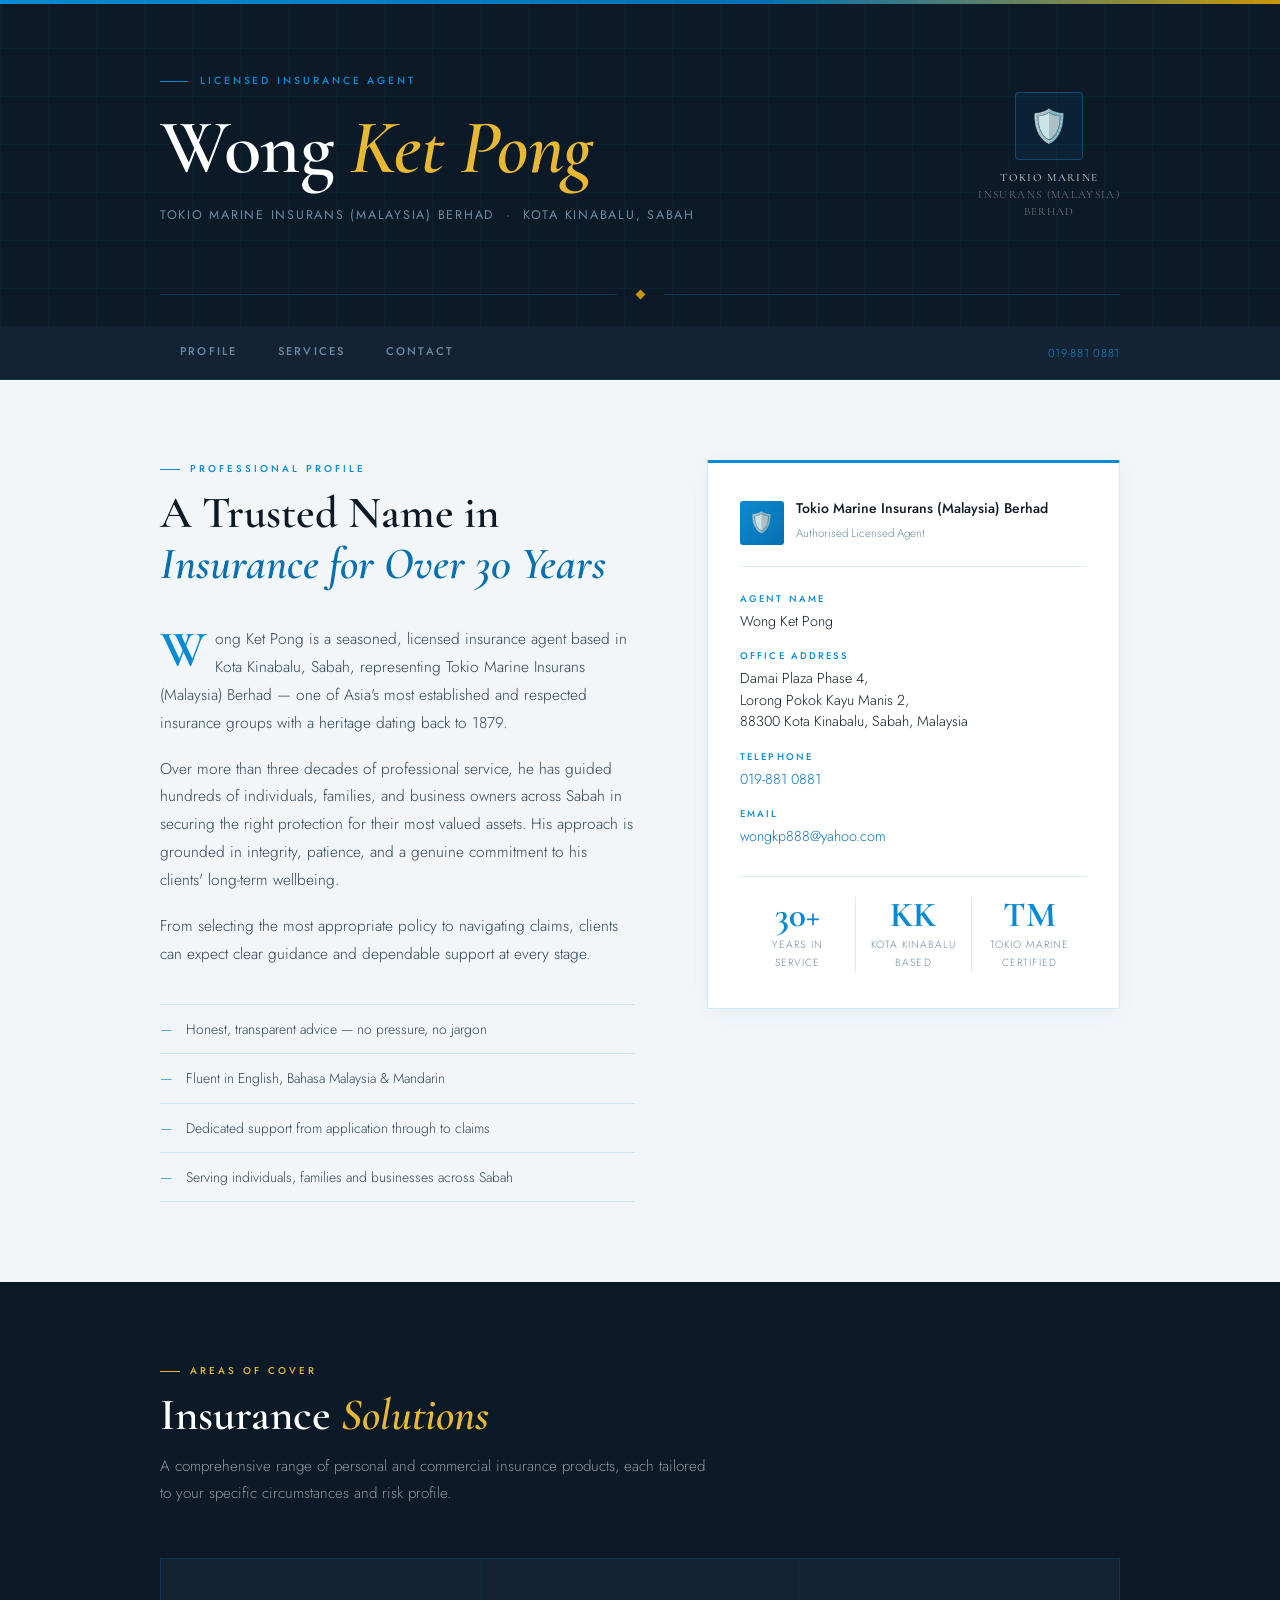
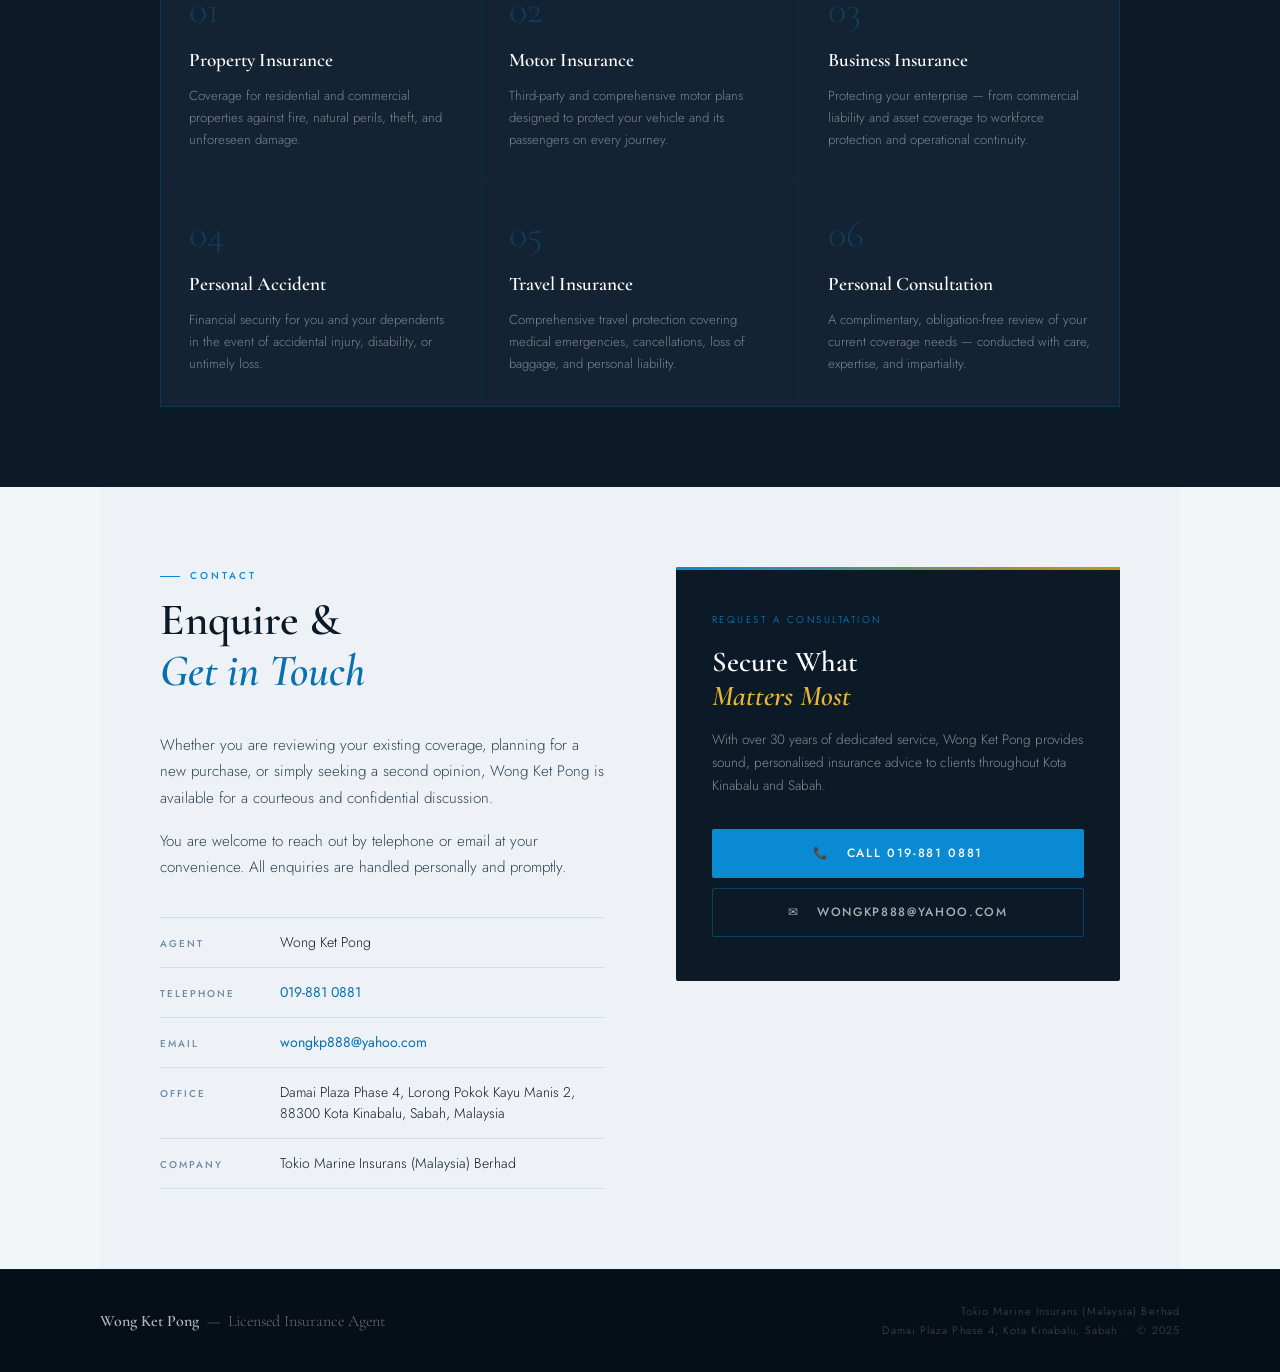
==== index.html @ 1d4f57c6 "Add files via upload" ====
<!DOCTYPE html>
<html lang="en">
<head>
<meta charset="UTF-8">
<meta name="viewport" content="width=device-width, initial-scale=1.0">
<title>Wong Ket Pong — Insurance Agent | Tokio Marine Insurans (Malaysia) Berhad</title>
<link href="https://fonts.googleapis.com/css2?family=Cormorant+Garamond:ital,wght@0,400;0,500;0,600;0,700;1,400;1,600&family=Jost:wght@300;400;500&display=swap" rel="stylesheet">
<style>
  :root {
    --blue:        #0A8AD2;
    --blue-mid:    #0770b0;
    --blue-deep:   #054f80;
    --gold:        #C8960C;
    --gold-light:  #e8b835;
    --ink:         #0b1a26;
    --ink-mid:     #132333;
    --paper:       #f3f6f9;
    --paper-warm:  #eef2f6;
    --white:       #ffffff;
    --rule:        rgba(10,138,210,0.16);
    --body-text:   #2d4458;
    --muted:       #6b8ba4;
  }

  *, *::before, *::after { box-sizing: border-box; margin: 0; padding: 0; }
  html { scroll-behavior: smooth; }

  body {
    background: var(--paper);
    color: var(--body-text);
    font-family: 'Jost', sans-serif;
    font-weight: 300;
    line-height: 1.75;
    overflow-x: hidden;
  }

  /* ─── LETTERHEAD HEADER ─── */
  header {
    background: var(--ink);
    color: var(--white);
    padding: 0;
    position: relative;
    overflow: hidden;
  }

  /* Subtle grid pattern */
  header::before {
    content: '';
    position: absolute;
    inset: 0;
    background-image:
      linear-gradient(rgba(10,138,210,0.06) 1px, transparent 1px),
      linear-gradient(90deg, rgba(10,138,210,0.06) 1px, transparent 1px);
    background-size: 48px 48px;
    pointer-events: none;
  }

  /* Top rule — TM blue + gold */
  header::after {
    content: '';
    position: absolute;
    top: 0; left: 0; right: 0;
    height: 4px;
    background: linear-gradient(90deg, var(--blue) 0%, var(--blue-mid) 60%, var(--gold) 100%);
  }

  .header-inner {
    position: relative;
    z-index: 1;
    max-width: 1080px;
    margin: 0 auto;
    padding: 72px 60px 64px;
    display: grid;
    grid-template-columns: 1fr auto;
    align-items: end;
    gap: 40px;
  }

  .header-eyebrow {
    font-family: 'Jost', sans-serif;
    font-size: 0.65rem;
    font-weight: 500;
    letter-spacing: 0.28em;
    text-transform: uppercase;
    color: var(--blue);
    margin-bottom: 20px;
    display: flex;
    align-items: center;
    gap: 12px;
  }
  .header-eyebrow::before {
    content: '';
    display: inline-block;
    width: 28px; height: 1px;
    background: var(--blue);
  }

  .header-name {
    font-family: 'Cormorant Garamond', serif;
    font-size: clamp(3rem, 6vw, 5.2rem);
    font-weight: 600;
    line-height: 1;
    letter-spacing: -0.01em;
    color: var(--white);
  }
  .header-name .given { font-style: italic; color: var(--gold-light); }

  .header-designation {
    margin-top: 18px;
    font-size: 0.78rem;
    font-weight: 400;
    letter-spacing: 0.14em;
    text-transform: uppercase;
    color: var(--muted);
  }

  /* Right: TM emblem column */
  .header-emblem {
    text-align: right;
    padding-bottom: 6px;
  }
  .tm-shield {
    display: inline-flex;
    flex-direction: column;
    align-items: center;
    gap: 10px;
  }
  .tm-icon-wrap {
    width: 68px; height: 68px;
    border: 1.5px solid rgba(10,138,210,0.4);
    border-radius: 4px;
    display: flex;
    align-items: center;
    justify-content: center;
    background: rgba(10,138,210,0.08);
    font-size: 2rem;
  }
  .tm-text {
    font-family: 'Cormorant Garamond', serif;
    font-size: 0.7rem;
    letter-spacing: 0.12em;
    text-transform: uppercase;
    color: rgba(255,255,255,0.45);
    text-align: center;
    line-height: 1.5;
  }
  .tm-text strong {
    display: block;
    color: rgba(255,255,255,0.7);
    font-weight: 500;
  }

  /* Bottom rule of header */
  .header-rule {
    position: relative;
    z-index: 1;
    max-width: 1080px;
    margin: 0 auto 0;
    padding: 0 60px;
    display: flex;
    align-items: center;
    gap: 20px;
    padding-bottom: 28px;
  }
  .header-rule::before {
    content: '';
    flex: 1;
    height: 1px;
    background: rgba(10,138,210,0.25);
  }
  .header-rule-diamond {
    width: 7px; height: 7px;
    background: var(--gold);
    transform: rotate(45deg);
    flex-shrink: 0;
  }
  .header-rule::after {
    content: '';
    flex: 1;
    height: 1px;
    background: rgba(10,138,210,0.25);
  }

  /* ─── NAV STRIP ─── */
  nav {
    background: var(--ink-mid);
    border-bottom: 1px solid rgba(10,138,210,0.2);
    position: sticky;
    top: 0;
    z-index: 100;
  }
  .nav-inner {
    max-width: 1080px;
    margin: 0 auto;
    padding: 0 60px;
    display: flex;
    justify-content: space-between;
    align-items: center;
  }
  .nav-links {
    display: flex;
  }
  .nav-links a {
    display: inline-block;
    color: var(--muted);
    text-decoration: none;
    font-size: 0.7rem;
    font-weight: 500;
    letter-spacing: 0.2em;
    text-transform: uppercase;
    padding: 16px 20px;
    border-bottom: 2px solid transparent;
    transition: color 0.2s, border-color 0.2s;
  }
  .nav-links a:hover {
    color: var(--white);
    border-bottom-color: var(--blue);
  }
  .nav-contact {
    font-size: 0.72rem;
    color: var(--blue);
    letter-spacing: 0.06em;
  }

  /* ─── PAGE BODY ─── */
  .page-body {
    max-width: 1080px;
    margin: 0 auto;
    padding: 0 60px;
  }

  /* ─── SECTION STYLES ─── */
  .section {
    padding: 80px 0;
    border-bottom: 1px solid rgba(10,138,210,0.1);
  }
  .section:last-child { border-bottom: none; }

  .section-label {
    font-size: 0.62rem;
    font-weight: 500;
    letter-spacing: 0.3em;
    text-transform: uppercase;
    color: var(--blue);
    margin-bottom: 10px;
    display: flex;
    align-items: center;
    gap: 10px;
  }
  .section-label::before {
    content: '';
    display: inline-block;
    width: 20px; height: 1px;
    background: var(--blue);
  }

  .section-title {
    font-family: 'Cormorant Garamond', serif;
    font-size: clamp(1.9rem, 3.5vw, 2.8rem);
    font-weight: 600;
    line-height: 1.15;
    color: var(--ink);
    margin-bottom: 6px;
  }
  .section-title em { font-style: italic; color: var(--blue-mid); }

  /* ─── PROFILE SECTION ─── */
  .profile-grid {
    display: grid;
    grid-template-columns: 1.15fr 1fr;
    gap: 72px;
    align-items: start;
  }

  .profile-text p {
    margin-bottom: 18px;
    font-size: 0.97rem;
    line-height: 1.8;
    color: var(--body-text);
  }
  .profile-text p:first-of-type::first-letter {
    font-family: 'Cormorant Garamond', serif;
    font-size: 3.2rem;
    font-weight: 700;
    line-height: 0.75;
    float: left;
    margin-right: 8px;
    margin-top: 6px;
    color: var(--blue);
  }

  .profile-qualities {
    margin-top: 36px;
    display: flex;
    flex-direction: column;
    gap: 0;
    border-top: 1px solid var(--rule);
  }
  .quality-item {
    display: flex;
    align-items: baseline;
    gap: 14px;
    padding: 12px 0;
    border-bottom: 1px solid var(--rule);
    font-size: 0.87rem;
    color: var(--body-text);
  }
  .quality-item::before {
    content: '—';
    color: var(--blue);
    font-weight: 300;
    flex-shrink: 0;
  }

  /* Credential card */
  .credential-card {
    background: var(--white);
    border: 1px solid rgba(10,138,210,0.18);
    border-top: 3px solid var(--blue);
    border-radius: 2px;
    padding: 36px 32px;
    box-shadow: 0 4px 24px rgba(10,138,210,0.07);
  }

  .cred-company {
    display: flex;
    align-items: center;
    gap: 12px;
    padding-bottom: 20px;
    margin-bottom: 24px;
    border-bottom: 1px solid var(--rule);
  }
  .cred-icon {
    width: 44px; height: 44px;
    background: linear-gradient(135deg, var(--blue), var(--blue-mid));
    border-radius: 3px;
    display: flex;
    align-items: center;
    justify-content: center;
    font-size: 1.25rem;
    flex-shrink: 0;
  }
  .cred-co-name strong {
    display: block;
    font-size: 0.88rem;
    font-weight: 500;
    color: var(--ink);
    line-height: 1.3;
  }
  .cred-co-name span {
    font-size: 0.72rem;
    color: var(--muted);
  }

  .cred-field {
    margin-bottom: 16px;
  }
  .cred-field-label {
    font-size: 0.6rem;
    font-weight: 500;
    letter-spacing: 0.22em;
    text-transform: uppercase;
    color: var(--blue);
    margin-bottom: 3px;
  }
  .cred-field-value {
    font-size: 0.9rem;
    color: var(--ink);
    line-height: 1.5;
  }
  .cred-field-value a {
    color: var(--blue-mid);
    text-decoration: none;
  }
  .cred-field-value a:hover { text-decoration: underline; }

  .cred-stat-row {
    display: flex;
    gap: 0;
    margin-top: 28px;
    border-top: 1px solid var(--rule);
    padding-top: 20px;
  }
  .cred-stat {
    flex: 1;
    text-align: center;
    padding: 0 12px;
    border-right: 1px solid var(--rule);
  }
  .cred-stat:last-child { border-right: none; }
  .cred-stat-num {
    font-family: 'Cormorant Garamond', serif;
    font-size: 2.2rem;
    font-weight: 700;
    color: var(--blue);
    line-height: 1;
  }
  .cred-stat-lbl {
    font-size: 0.65rem;
    letter-spacing: 0.1em;
    color: var(--muted);
    text-transform: uppercase;
    margin-top: 4px;
  }

  /* ─── SERVICES SECTION ─── */
  .services-section {
    background: var(--ink);
    padding: 80px 0;
    color: var(--white);
  }
  .services-section .section-label { color: var(--gold-light); }
  .services-section .section-label::before { background: var(--gold-light); }
  .services-section .section-title { color: var(--white); }
  .services-section .section-title em { color: var(--gold-light); }

  .services-intro {
    font-size: 0.95rem;
    color: rgba(255,255,255,0.55);
    max-width: 560px;
    margin-bottom: 52px;
    margin-top: 12px;
  }

  .services-table {
    display: grid;
    grid-template-columns: 1fr 1fr 1fr;
    gap: 1px;
    background: rgba(10,138,210,0.15);
    border: 1px solid rgba(10,138,210,0.15);
  }
  .svc-cell {
    background: var(--ink-mid);
    padding: 32px 28px;
    transition: background 0.2s;
  }
  .svc-cell:hover {
    background: rgba(10,138,210,0.1);
  }
  .svc-num {
    font-family: 'Cormorant Garamond', serif;
    font-size: 2.4rem;
    font-weight: 300;
    color: rgba(10,138,210,0.25);
    line-height: 1;
    margin-bottom: 14px;
  }
  .svc-title {
    font-family: 'Cormorant Garamond', serif;
    font-size: 1.2rem;
    font-weight: 600;
    color: var(--white);
    margin-bottom: 8px;
  }
  .svc-desc {
    font-size: 0.82rem;
    color: rgba(255,255,255,0.45);
    line-height: 1.65;
  }

  /* ─── CONTACT SECTION ─── */
  .contact-section { background: var(--paper-warm); }

  .contact-grid {
    display: grid;
    grid-template-columns: 1fr 1fr;
    gap: 72px;
    align-items: start;
  }

  .contact-text p {
    font-size: 0.95rem;
    margin-bottom: 16px;
    color: var(--body-text);
  }

  .contact-table {
    margin-top: 36px;
    border-top: 1px solid var(--rule);
  }
  .ct-row {
    display: grid;
    grid-template-columns: 120px 1fr;
    padding: 14px 0;
    border-bottom: 1px solid var(--rule);
    font-size: 0.88rem;
    align-items: baseline;
  }
  .ct-label {
    font-size: 0.62rem;
    font-weight: 500;
    letter-spacing: 0.2em;
    text-transform: uppercase;
    color: var(--muted);
  }
  .ct-value {
    color: var(--ink);
    line-height: 1.5;
  }
  .ct-value a {
    color: var(--blue-mid);
    text-decoration: none;
    font-weight: 400;
  }
  .ct-value a:hover { text-decoration: underline; }

  /* Action card */
  .action-card {
    background: var(--ink);
    border-radius: 2px;
    padding: 44px 36px;
    color: var(--white);
    position: relative;
    overflow: hidden;
  }
  .action-card::before {
    content: '';
    position: absolute;
    top: 0; left: 0; right: 0;
    height: 3px;
    background: linear-gradient(90deg, var(--blue), var(--gold));
  }
  .action-card-eyebrow {
    font-size: 0.62rem;
    letter-spacing: 0.25em;
    text-transform: uppercase;
    color: var(--blue);
    margin-bottom: 16px;
  }
  .action-card h3 {
    font-family: 'Cormorant Garamond', serif;
    font-size: 1.8rem;
    font-weight: 600;
    line-height: 1.2;
    color: var(--white);
    margin-bottom: 14px;
  }
  .action-card h3 em { font-style: italic; color: var(--gold-light); }
  .action-card p {
    font-size: 0.85rem;
    color: rgba(255,255,255,0.5);
    margin-bottom: 32px;
    line-height: 1.7;
  }

  .action-btns {
    display: flex;
    flex-direction: column;
    gap: 10px;
  }
  .btn-solid {
    display: flex;
    align-items: center;
    justify-content: center;
    gap: 10px;
    background: var(--blue);
    color: var(--white);
    text-decoration: none;
    font-size: 0.75rem;
    font-weight: 500;
    letter-spacing: 0.14em;
    text-transform: uppercase;
    padding: 14px 24px;
    border-radius: 2px;
    transition: background 0.2s;
  }
  .btn-solid:hover { background: var(--blue-mid); }
  .btn-line {
    display: flex;
    align-items: center;
    justify-content: center;
    gap: 10px;
    border: 1px solid rgba(10,138,210,0.35);
    color: rgba(255,255,255,0.65);
    text-decoration: none;
    font-size: 0.75rem;
    font-weight: 500;
    letter-spacing: 0.14em;
    text-transform: uppercase;
    padding: 13px 24px;
    border-radius: 2px;
    transition: border-color 0.2s, color 0.2s;
  }
  .btn-line:hover {
    border-color: var(--blue);
    color: var(--white);
  }

  /* ─── FOOTER ─── */
  footer {
    background: #060f17;
    border-top: 1px solid rgba(10,138,210,0.12);
    padding: 32px 60px;
    max-width: 100%;
  }
  .footer-inner {
    max-width: 1080px;
    margin: 0 auto;
    display: flex;
    justify-content: space-between;
    align-items: center;
    gap: 20px;
    flex-wrap: wrap;
  }
  .footer-left {
    font-family: 'Cormorant Garamond', serif;
    font-size: 1rem;
    color: rgba(255,255,255,0.4);
  }
  .footer-left strong { color: rgba(255,255,255,0.7); font-weight: 600; }
  .footer-right {
    font-size: 0.68rem;
    letter-spacing: 0.1em;
    color: rgba(255,255,255,0.25);
    text-align: right;
  }

  /* ─── SCROLL REVEAL ─── */
  .reveal {
    opacity: 0;
    transform: translateY(20px);
    transition: opacity 0.65s ease, transform 0.65s ease;
  }
  .reveal.visible { opacity: 1; transform: translateY(0); }
  .reveal-d1 { transition-delay: 0.08s; }
  .reveal-d2 { transition-delay: 0.16s; }
  .reveal-d3 { transition-delay: 0.24s; }
  .reveal-d4 { transition-delay: 0.32s; }
  .reveal-d5 { transition-delay: 0.40s; }
  .reveal-d6 { transition-delay: 0.48s; }

  /* ─── RESPONSIVE ─── */
  @media (max-width: 860px) {
    .header-inner { grid-template-columns: 1fr; gap: 28px; padding: 56px 28px 40px; }
    .header-rule { padding: 0 28px 24px; }
    .header-emblem { text-align: left; }
    .nav-inner { padding: 0 28px; }
    .nav-contact { display: none; }
    .page-body { padding: 0 28px; }
    .profile-grid, .contact-grid { grid-template-columns: 1fr; gap: 44px; }
    .services-table { grid-template-columns: 1fr 1fr; }
    .services-section { padding: 60px 28px; }
    footer { padding: 28px; }
    .footer-inner { flex-direction: column; align-items: flex-start; }
    .footer-right { text-align: left; }
  }
  @media (max-width: 540px) {
    .services-table { grid-template-columns: 1fr; }
    .header-name { font-size: 2.8rem; }
  }
</style>
</head>
<body>

<!-- ─── HEADER ─── -->
<header>
  <div class="header-inner">
    <div>
      <div class="header-eyebrow">Licensed Insurance Agent</div>
      <h1 class="header-name">Wong&nbsp;<span class="given">Ket&nbsp;Pong</span></h1>
      <p class="header-designation">Tokio Marine Insurans (Malaysia) Berhad &nbsp;·&nbsp; Kota Kinabalu, Sabah</p>
    </div>
    <div class="header-emblem">
      <div class="tm-shield">
        <div class="tm-icon-wrap">🛡️</div>
        <div class="tm-text">
          <strong>Tokio Marine</strong>
          Insurans (Malaysia)<br>Berhad
        </div>
      </div>
    </div>
  </div>
  <div class="header-rule">
    <div class="header-rule-diamond"></div>
  </div>
</header>

<!-- ─── NAV ─── -->
<nav>
  <div class="nav-inner">
    <div class="nav-links">
      <a href="#profile">Profile</a>
      <a href="#services">Services</a>
      <a href="#contact">Contact</a>
    </div>
    <div class="nav-contact">019-881 0881</div>
  </div>
</nav>

<!-- ─── MAIN ─── -->
<main>

  <!-- PROFILE -->
  <div class="page-body" id="profile">
    <div class="section">
      <div class="profile-grid">
        <div class="profile-text reveal">
          <div class="section-label">Professional Profile</div>
          <h2 class="section-title">A Trusted Name in<br><em>Insurance for Over 30 Years</em></h2>
          <br>
          <p>Wong Ket Pong is a seasoned, licensed insurance agent based in Kota Kinabalu, Sabah, representing Tokio Marine Insurans (Malaysia) Berhad — one of Asia's most established and respected insurance groups with a heritage dating back to 1879.</p>
          <p>Over more than three decades of professional service, he has guided hundreds of individuals, families, and business owners across Sabah in securing the right protection for their most valued assets. His approach is grounded in integrity, patience, and a genuine commitment to his clients' long-term wellbeing.</p>
          <p>From selecting the most appropriate policy to navigating claims, clients can expect clear guidance and dependable support at every stage.</p>
          <div class="profile-qualities">
            <div class="quality-item">Honest, transparent advice — no pressure, no jargon</div>
            <div class="quality-item">Fluent in English, Bahasa Malaysia &amp; Mandarin</div>
            <div class="quality-item">Dedicated support from application through to claims</div>
            <div class="quality-item">Serving individuals, families and businesses across Sabah</div>
          </div>
        </div>

        <div class="credential-card reveal reveal-d2">
          <div class="cred-company">
            <div class="cred-icon">🛡️</div>
            <div class="cred-co-name">
              <strong>Tokio Marine Insurans (Malaysia) Berhad</strong>
              <span>Authorised Licensed Agent</span>
            </div>
          </div>

          <div class="cred-field">
            <div class="cred-field-label">Agent Name</div>
            <div class="cred-field-value">Wong Ket Pong</div>
          </div>
          <div class="cred-field">
            <div class="cred-field-label">Office Address</div>
            <div class="cred-field-value">Damai Plaza Phase 4,<br>Lorong Pokok Kayu Manis 2,<br>88300 Kota Kinabalu, Sabah, Malaysia</div>
          </div>
          <div class="cred-field">
            <div class="cred-field-label">Telephone</div>
            <div class="cred-field-value"><a href="tel:0198810881">019-881 0881</a></div>
          </div>
          <div class="cred-field">
            <div class="cred-field-label">Email</div>
            <div class="cred-field-value"><a href="mailto:wongkp888@yahoo.com">wongkp888@yahoo.com</a></div>
          </div>

          <div class="cred-stat-row">
            <div class="cred-stat">
              <div class="cred-stat-num">30+</div>
              <div class="cred-stat-lbl">Years in Service</div>
            </div>
            <div class="cred-stat">
              <div class="cred-stat-num">KK</div>
              <div class="cred-stat-lbl">Kota Kinabalu Based</div>
            </div>
            <div class="cred-stat">
              <div class="cred-stat-num">TM</div>
              <div class="cred-stat-lbl">Tokio Marine Certified</div>
            </div>
          </div>
        </div>
      </div>
    </div>
  </div>

  <!-- SERVICES -->
  <div class="services-section" id="services">
    <div class="page-body" style="padding-top:0;padding-bottom:0;">
      <div class="section-label reveal">Areas of Cover</div>
      <h2 class="section-title reveal reveal-d1">Insurance <em>Solutions</em></h2>
      <p class="services-intro reveal reveal-d2">A comprehensive range of personal and commercial insurance products, each tailored to your specific circumstances and risk profile.</p>
      <div class="services-table">
        <div class="svc-cell reveal reveal-d1">
          <div class="svc-num">01</div>
          <div class="svc-title">Property Insurance</div>
          <div class="svc-desc">Coverage for residential and commercial properties against fire, natural perils, theft, and unforeseen damage.</div>
        </div>
        <div class="svc-cell reveal reveal-d2">
          <div class="svc-num">02</div>
          <div class="svc-title">Motor Insurance</div>
          <div class="svc-desc">Third-party and comprehensive motor plans designed to protect your vehicle and its passengers on every journey.</div>
        </div>
        <div class="svc-cell reveal reveal-d3">
          <div class="svc-num">03</div>
          <div class="svc-title">Business Insurance</div>
          <div class="svc-desc">Protecting your enterprise — from commercial liability and asset coverage to workforce protection and operational continuity.</div>
        </div>
        <div class="svc-cell reveal reveal-d4">
          <div class="svc-num">04</div>
          <div class="svc-title">Personal Accident</div>
          <div class="svc-desc">Financial security for you and your dependents in the event of accidental injury, disability, or untimely loss.</div>
        </div>
        <div class="svc-cell reveal reveal-d5">
          <div class="svc-num">05</div>
          <div class="svc-title">Travel Insurance</div>
          <div class="svc-desc">Comprehensive travel protection covering medical emergencies, cancellations, loss of baggage, and personal liability.</div>
        </div>
        <div class="svc-cell reveal reveal-d6">
          <div class="svc-num">06</div>
          <div class="svc-title">Personal Consultation</div>
          <div class="svc-desc">A complimentary, obligation-free review of your current coverage needs — conducted with care, expertise, and impartiality.</div>
        </div>
      </div>
    </div>
  </div>

  <!-- CONTACT -->
  <div class="page-body contact-section" id="contact">
    <div class="section">
      <div class="contact-grid">
        <div class="contact-text reveal">
          <div class="section-label">Contact</div>
          <h2 class="section-title">Enquire &amp;<br><em>Get in Touch</em></h2>
          <br>
          <p>Whether you are reviewing your existing coverage, planning for a new purchase, or simply seeking a second opinion, Wong Ket Pong is available for a courteous and confidential discussion.</p>
          <p>You are welcome to reach out by telephone or email at your convenience. All enquiries are handled personally and promptly.</p>

          <div class="contact-table">
            <div class="ct-row">
              <div class="ct-label">Agent</div>
              <div class="ct-value">Wong Ket Pong</div>
            </div>
            <div class="ct-row">
              <div class="ct-label">Telephone</div>
              <div class="ct-value"><a href="tel:0198810881">019-881 0881</a></div>
            </div>
            <div class="ct-row">
              <div class="ct-label">Email</div>
              <div class="ct-value"><a href="mailto:wongkp888@yahoo.com">wongkp888@yahoo.com</a></div>
            </div>
            <div class="ct-row">
              <div class="ct-label">Office</div>
              <div class="ct-value">Damai Plaza Phase 4, Lorong Pokok Kayu Manis 2, 88300 Kota Kinabalu, Sabah, Malaysia</div>
            </div>
            <div class="ct-row">
              <div class="ct-label">Company</div>
              <div class="ct-value">Tokio Marine Insurans (Malaysia) Berhad</div>
            </div>
          </div>
        </div>

        <div class="action-card reveal reveal-d2">
          <div class="action-card-eyebrow">Request a Consultation</div>
          <h3>Secure What<br><em>Matters Most</em></h3>
          <p>With over 30 years of dedicated service, Wong Ket Pong provides sound, personalised insurance advice to clients throughout Kota Kinabalu and Sabah.</p>
          <div class="action-btns">
            <a href="tel:0198810881" class="btn-solid">📞 &nbsp; Call 019-881 0881</a>
            <a href="mailto:wongkp888@yahoo.com" class="btn-line">✉ &nbsp; wongkp888@yahoo.com</a>
          </div>
        </div>
      </div>
    </div>
  </div>

</main>

<!-- ─── FOOTER ─── -->
<footer>
  <div class="footer-inner">
    <div class="footer-left">
      <strong>Wong Ket Pong</strong> &nbsp;—&nbsp; Licensed Insurance Agent
    </div>
    <div class="footer-right">
      Tokio Marine Insurans (Malaysia) Berhad<br>
      Damai Plaza Phase 4, Kota Kinabalu, Sabah &nbsp;·&nbsp; © 2025
    </div>
  </div>
</footer>

<script>
  const els = document.querySelectorAll('.reveal');
  const obs = new IntersectionObserver(entries => {
    entries.forEach(e => { if (e.isIntersecting) e.target.classList.add('visible'); });
  }, { threshold: 0.08 });
  els.forEach(el => obs.observe(el));
</script>
</body>
</html>
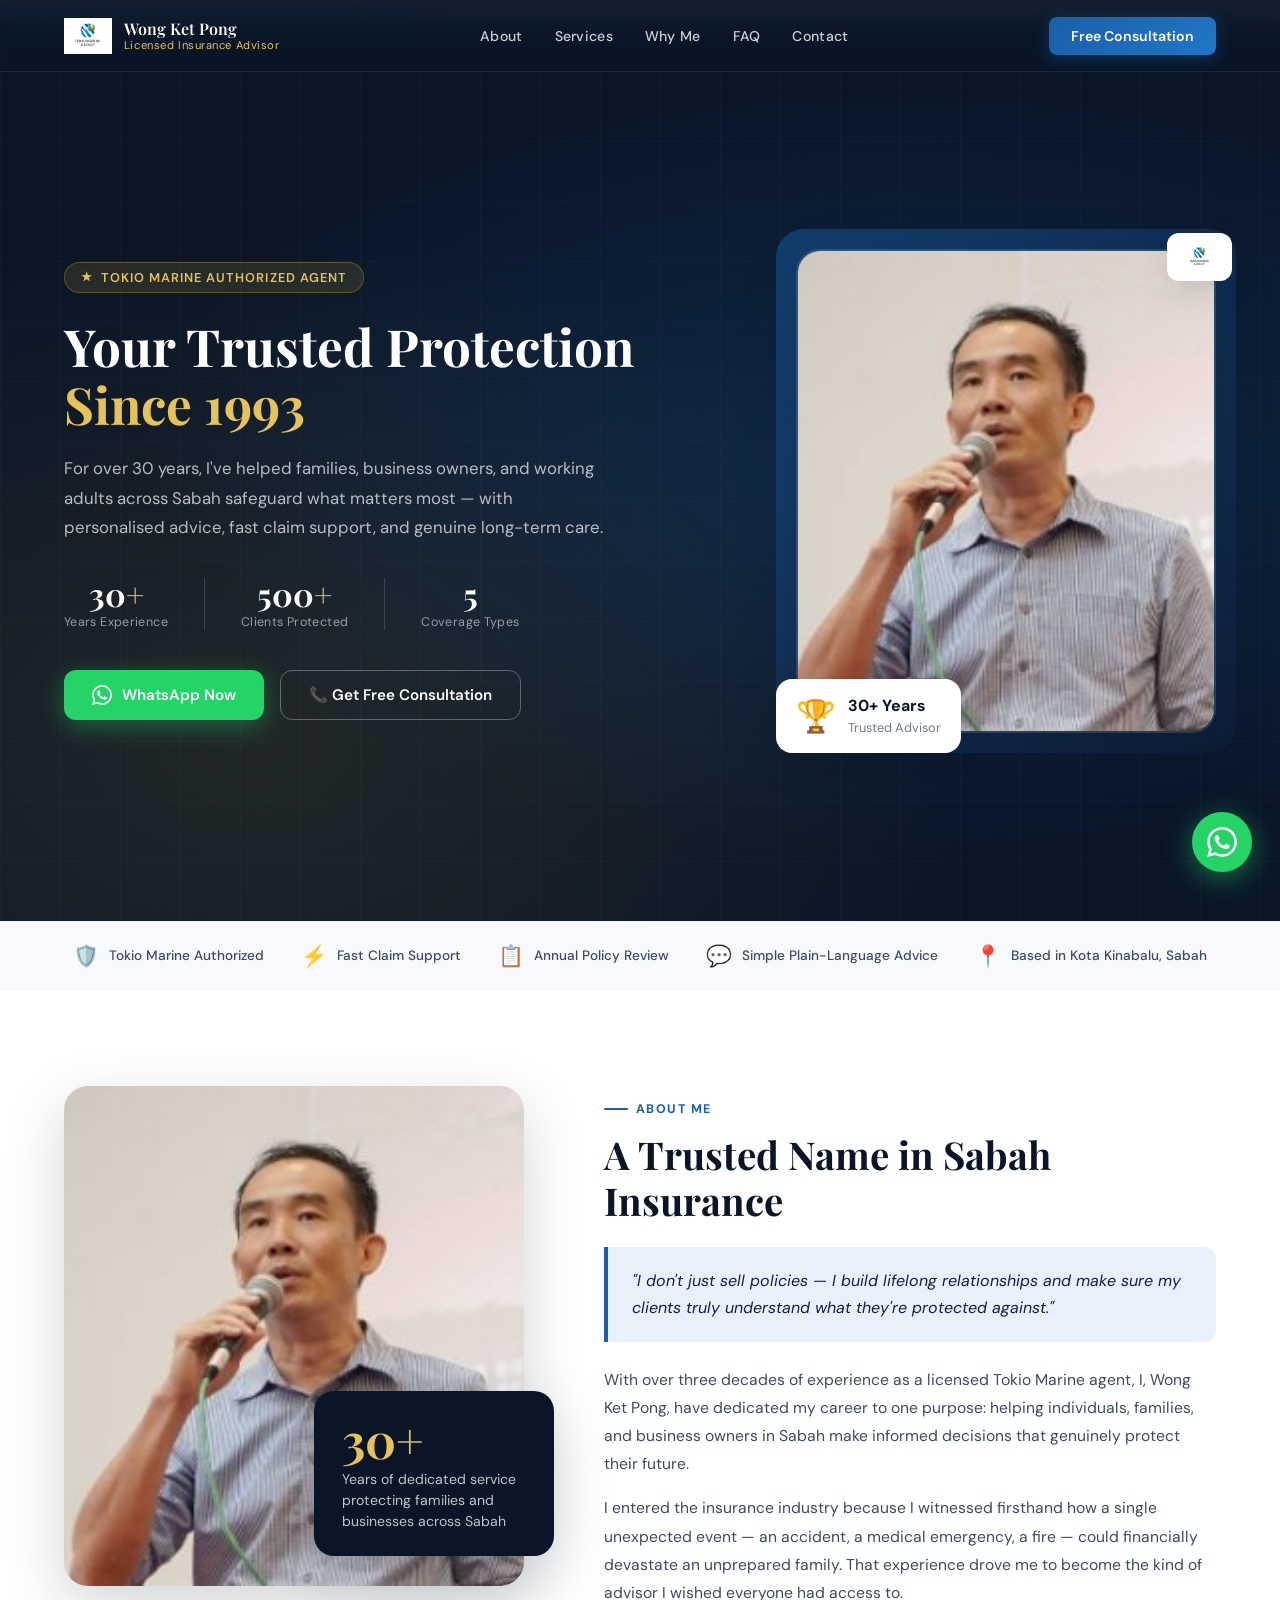
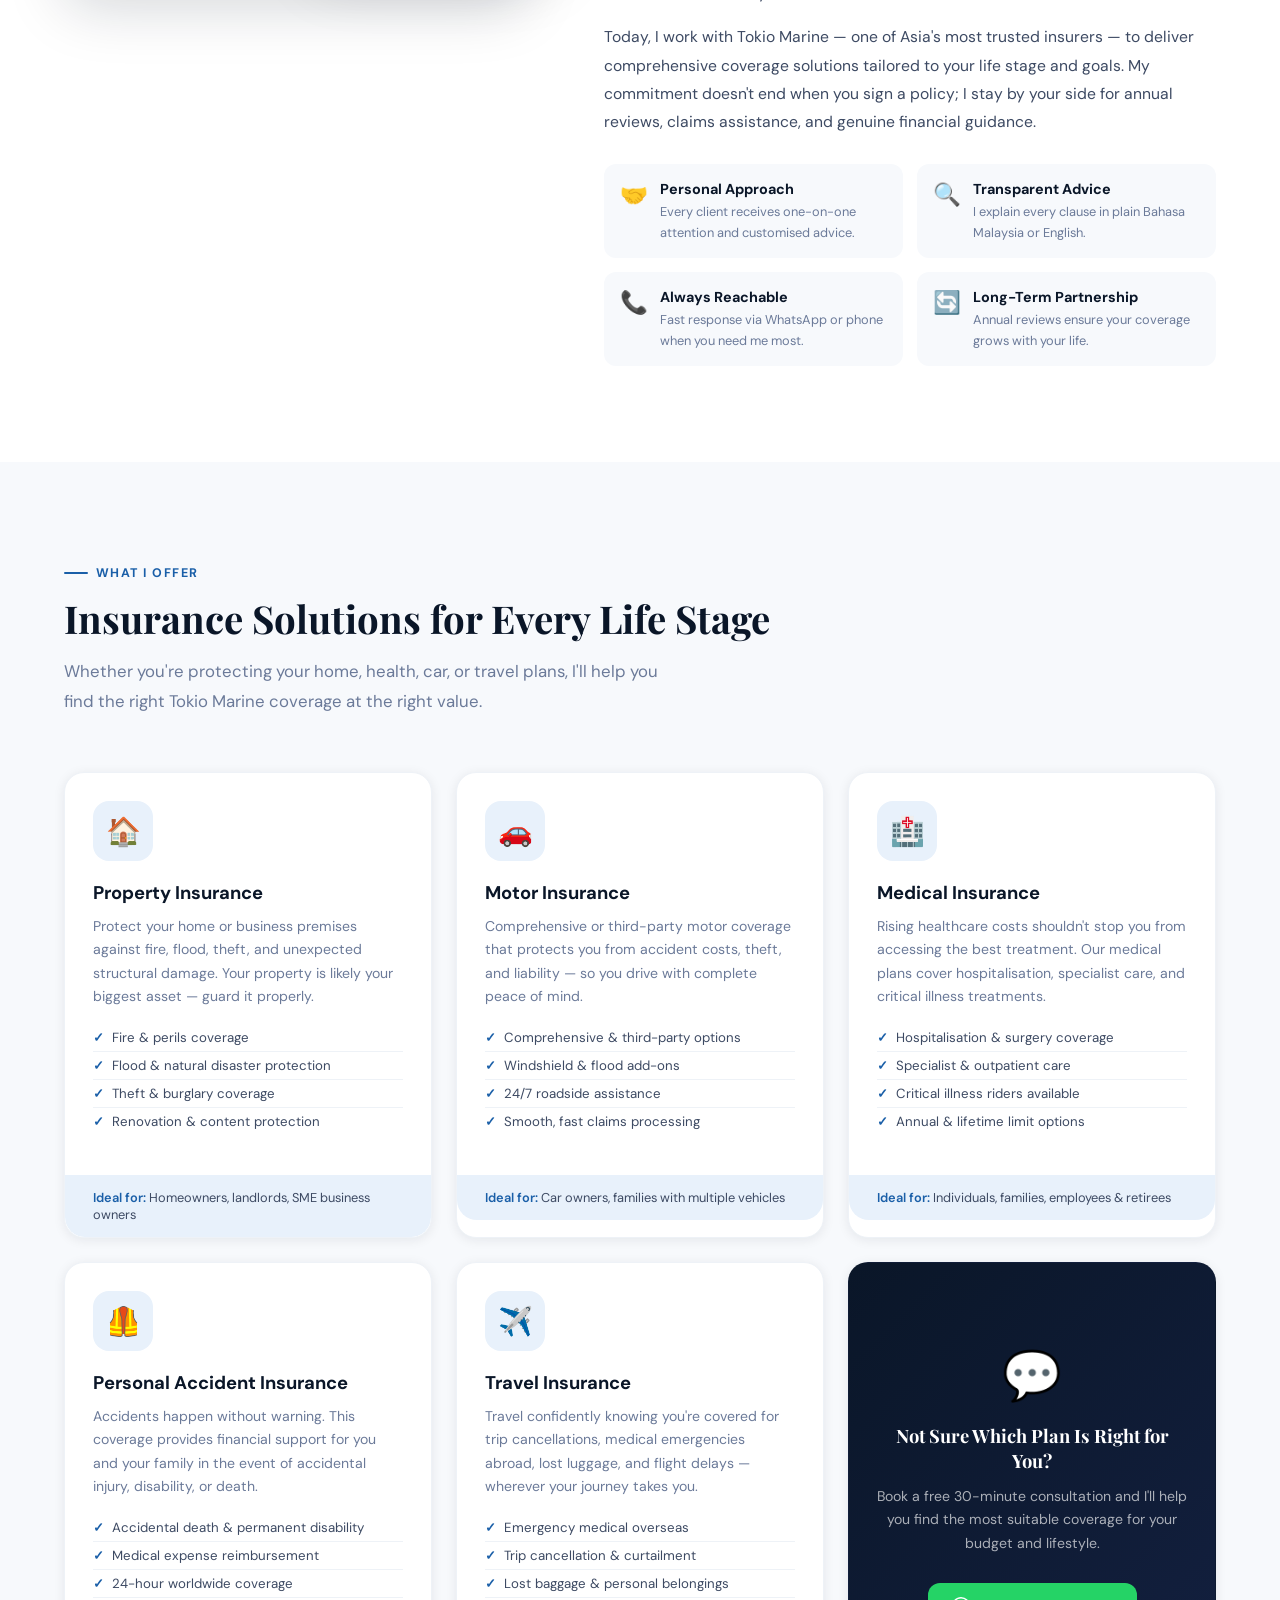
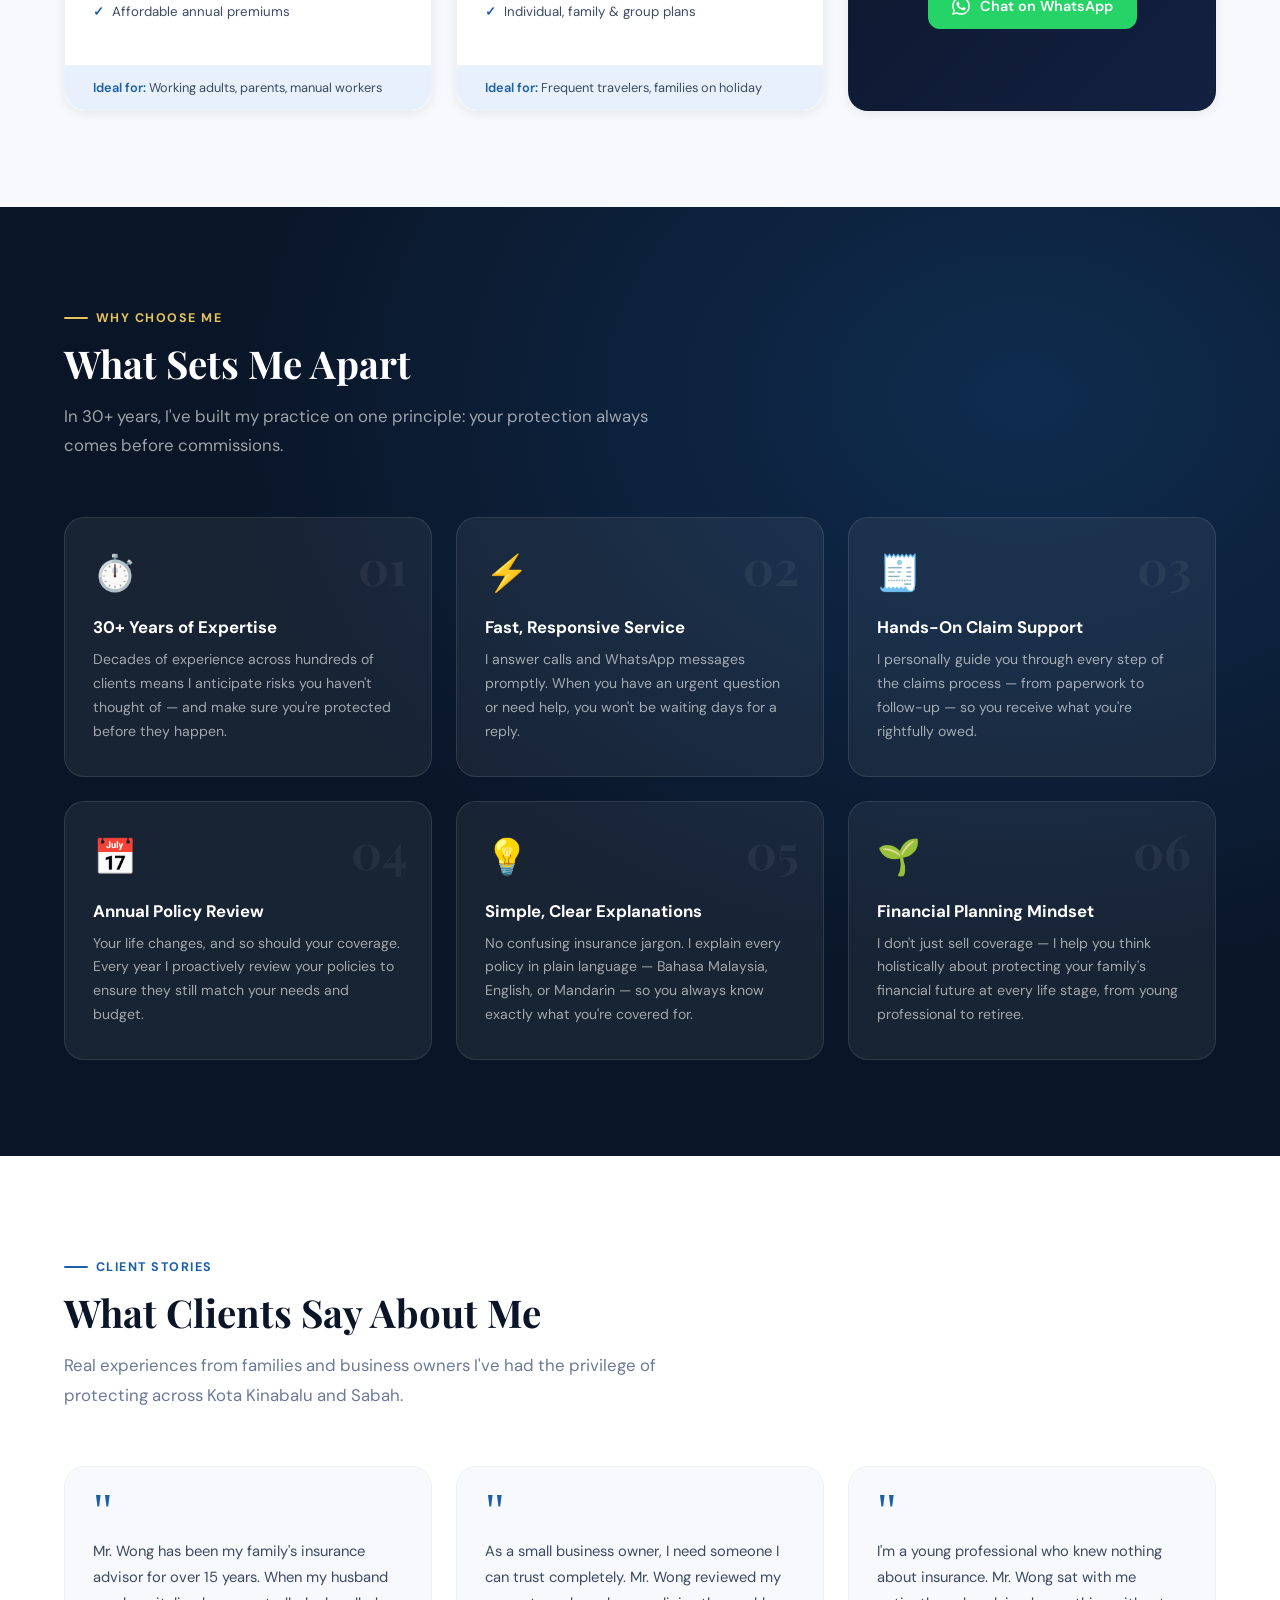
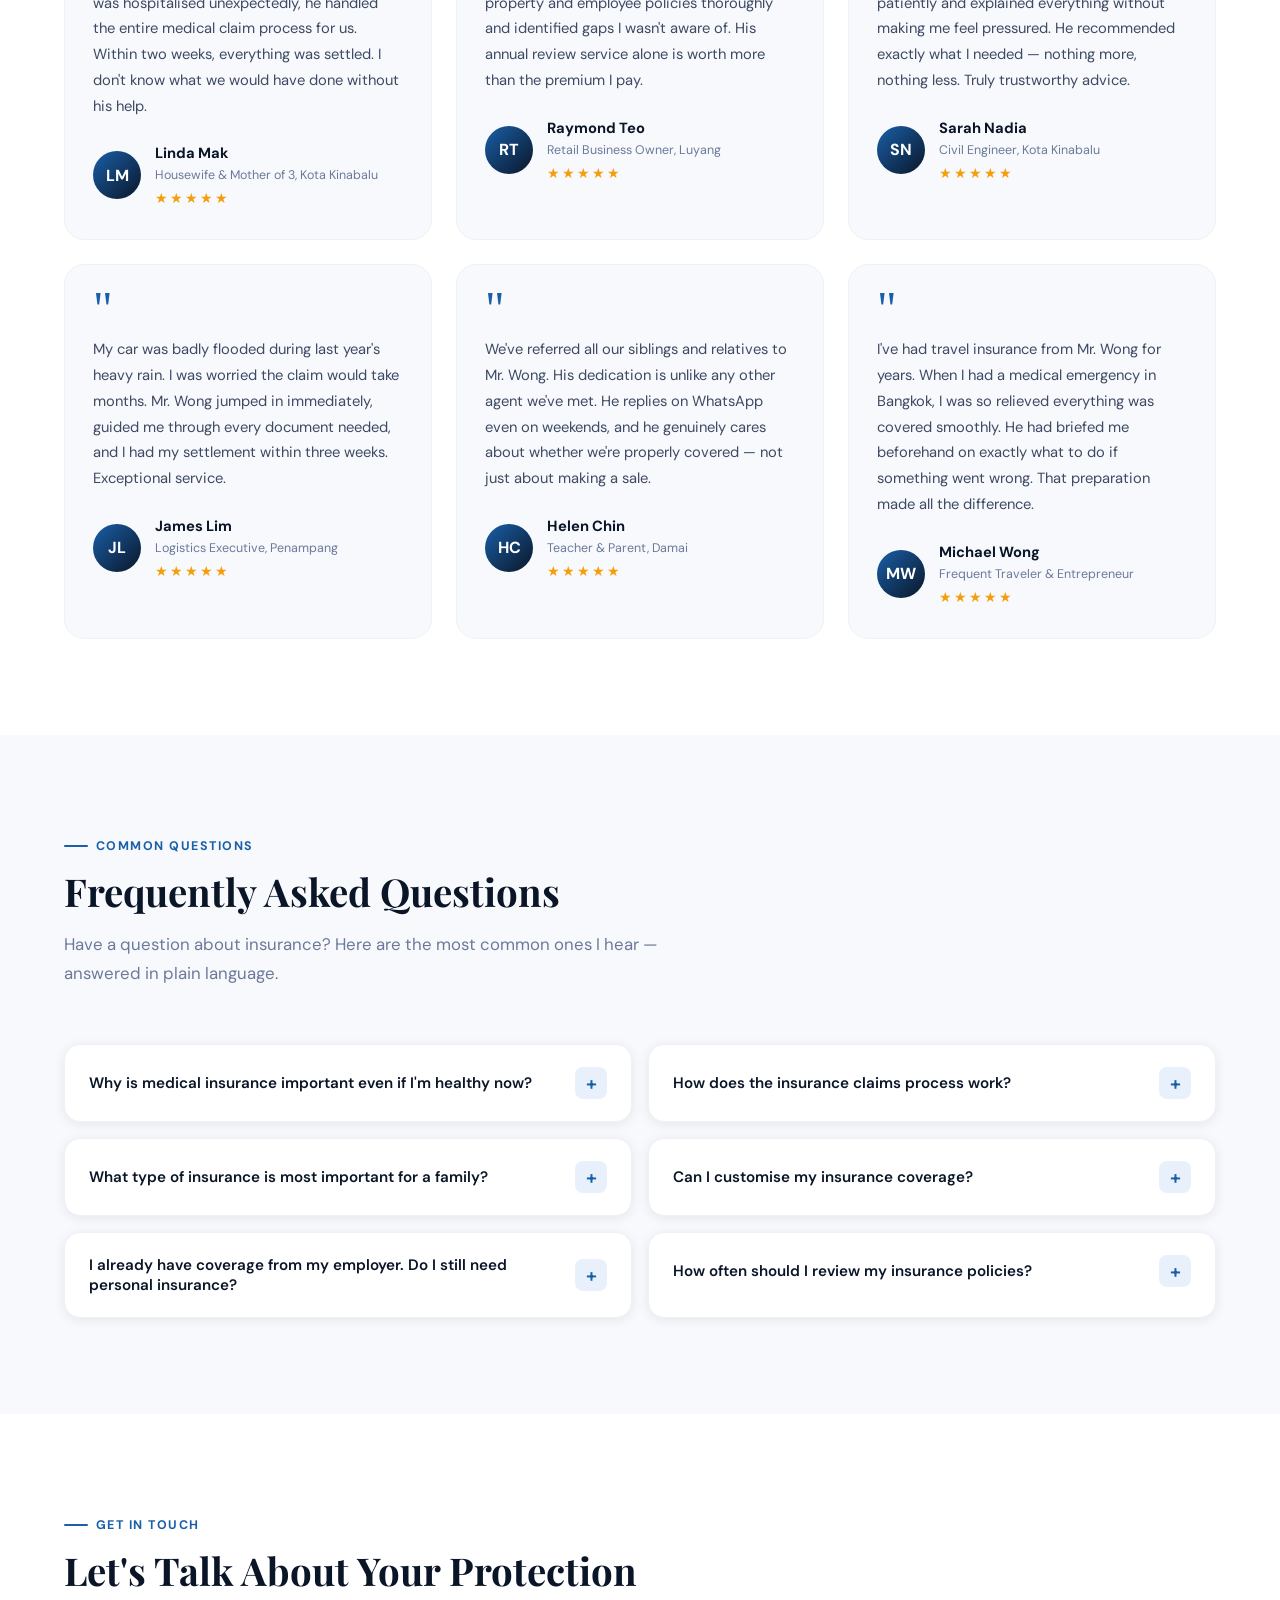
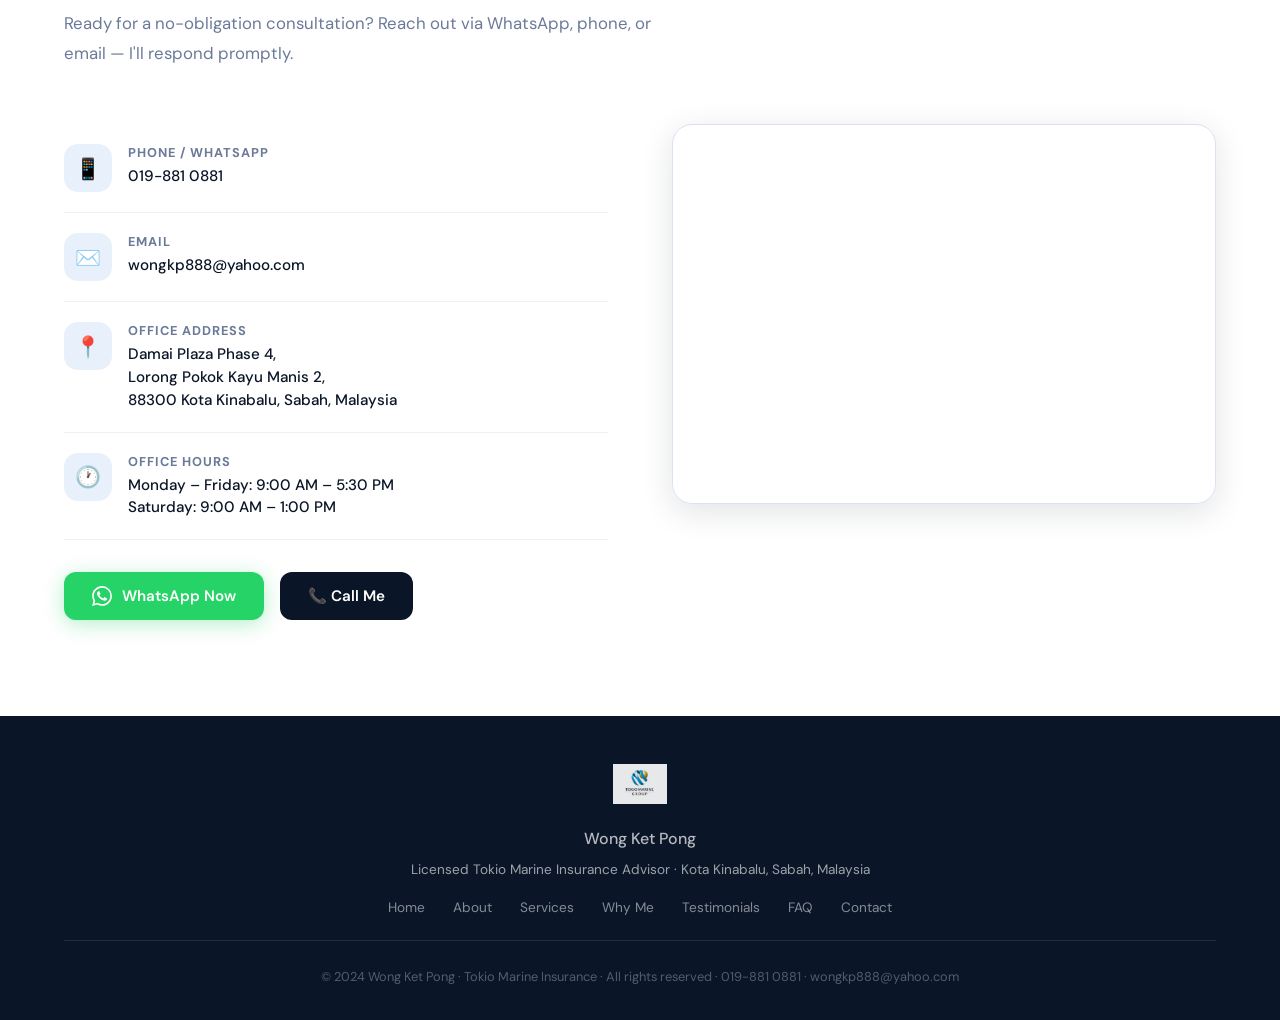
==== commit e50622bc: "Add files via upload" ====
--- a/index.html
+++ b/index.html
@@ -3,867 +3,1197 @@
 <head>
 <meta charset="UTF-8">
 <meta name="viewport" content="width=device-width, initial-scale=1.0">
-<title>Wong Ket Pong — Insurance Agent | Tokio Marine Insurans (Malaysia) Berhad</title>
-<link href="https://fonts.googleapis.com/css2?family=Cormorant+Garamond:ital,wght@0,400;0,500;0,600;0,700;1,400;1,600&family=Jost:wght@300;400;500&display=swap" rel="stylesheet">
+<meta name="description" content="Wong Ket Pong - Trusted Tokio Marine Insurance Agent in Kota Kinabalu, Sabah with 30+ years experience. Property, Motor, Medical, Personal Accident & Travel Insurance.">
+<title>Wong Ket Pong | Tokio Marine Insurance Advisor | Kota Kinabalu</title>
+<link rel="preconnect" href="https://fonts.googleapis.com">
+<link rel="preconnect" href="https://fonts.gstatic.com" crossorigin>
+<link href="https://fonts.googleapis.com/css2?family=Playfair+Display:wght@400;600;700&family=DM+Sans:wght@300;400;500;600&display=swap" rel="stylesheet">
 <style>
   :root {
-    --blue:        #0A8AD2;
-    --blue-mid:    #0770b0;
-    --blue-deep:   #054f80;
-    --gold:        #C8960C;
-    --gold-light:  #e8b835;
-    --ink:         #0b1a26;
-    --ink-mid:     #132333;
-    --paper:       #f3f6f9;
-    --paper-warm:  #eef2f6;
-    --white:       #ffffff;
-    --rule:        rgba(10,138,210,0.16);
-    --body-text:   #2d4458;
-    --muted:       #6b8ba4;
-  }
-
-  *, *::before, *::after { box-sizing: border-box; margin: 0; padding: 0; }
+    --navy: #0a1628;
+    --navy-mid: #132040;
+    --blue: #1a5fa8;
+    --blue-light: #2176c7;
+    --blue-pale: #e8f1fb;
+    --gold: #c9a227;
+    --gold-light: #e5c35a;
+    --white: #ffffff;
+    --gray-50: #f7f9fc;
+    --gray-100: #eef2f7;
+    --gray-200: #d9e2ee;
+    --gray-500: #6b7a99;
+    --gray-700: #3d4a63;
+    --text: #1a2340;
+    --radius: 16px;
+    --shadow-sm: 0 2px 12px rgba(10,22,40,0.08);
+    --shadow-md: 0 8px 32px rgba(10,22,40,0.12);
+    --shadow-lg: 0 20px 60px rgba(10,22,40,0.18);
+    --transition: all 0.35s cubic-bezier(0.4, 0, 0.2, 1);
+  }
+
+  * { margin: 0; padding: 0; box-sizing: border-box; }
+
   html { scroll-behavior: smooth; }
 
   body {
-    background: var(--paper);
-    color: var(--body-text);
-    font-family: 'Jost', sans-serif;
-    font-weight: 300;
-    line-height: 1.75;
+    font-family: 'DM Sans', sans-serif;
+    color: var(--text);
+    background: var(--white);
     overflow-x: hidden;
   }
 
-  /* ─── LETTERHEAD HEADER ─── */
-  header {
-    background: var(--ink);
-    color: var(--white);
-    padding: 0;
+  h1, h2, h3 { font-family: 'Playfair Display', Georgia, serif; }
+
+  /* ── NAVBAR ── */
+  nav {
+    position: fixed; top: 0; left: 0; right: 0; z-index: 1000;
+    display: flex; align-items: center; justify-content: space-between;
+    padding: 0 5%; height: 72px;
+    background: rgba(10,22,40,0.96);
+    backdrop-filter: blur(12px);
+    border-bottom: 1px solid rgba(255,255,255,0.08);
+    transition: var(--transition);
+  }
+
+  .nav-logo { display: flex; align-items: center; gap: 12px; text-decoration: none; }
+  .nav-logo img { height: 36px; }
+  .nav-logo-text { color: var(--white); font-family: 'Playfair Display', serif; font-size: 1rem; font-weight: 600; line-height: 1.2; }
+  .nav-logo-sub { color: var(--gold-light); font-size: 0.7rem; font-family: 'DM Sans', sans-serif; font-weight: 400; letter-spacing: 0.05em; }
+
+  .nav-links { display: flex; gap: 32px; list-style: none; }
+  .nav-links a { color: rgba(255,255,255,0.8); text-decoration: none; font-size: 0.88rem; font-weight: 500; letter-spacing: 0.02em; transition: var(--transition); }
+  .nav-links a:hover { color: var(--gold-light); }
+
+  .nav-cta {
+    background: linear-gradient(135deg, var(--blue), var(--blue-light));
+    color: var(--white); border: none; padding: 10px 22px;
+    border-radius: 8px; font-size: 0.88rem; font-weight: 600;
+    cursor: pointer; text-decoration: none; transition: var(--transition);
+    box-shadow: 0 4px 16px rgba(26,95,168,0.4);
+  }
+  .nav-cta:hover { transform: translateY(-2px); box-shadow: 0 8px 24px rgba(26,95,168,0.5); }
+
+  .hamburger { display: none; flex-direction: column; gap: 5px; cursor: pointer; padding: 4px; }
+  .hamburger span { display: block; width: 24px; height: 2px; background: var(--white); border-radius: 2px; transition: var(--transition); }
+
+  /* ── HERO ── */
+  #hero {
+    min-height: 100vh;
+    background: var(--navy);
+    display: flex; align-items: center;
+    padding: 100px 5% 60px;
+    position: relative; overflow: hidden;
+  }
+
+  .hero-bg {
+    position: absolute; inset: 0;
+    background: radial-gradient(ellipse at 70% 50%, rgba(26,95,168,0.25) 0%, transparent 60%),
+                radial-gradient(ellipse at 20% 80%, rgba(201,162,39,0.12) 0%, transparent 50%);
+  }
+
+  .hero-grid {
+    position: absolute; inset: 0; opacity: 0.04;
+    background-image: linear-gradient(rgba(255,255,255,0.5) 1px, transparent 1px),
+                      linear-gradient(90deg, rgba(255,255,255,0.5) 1px, transparent 1px);
+    background-size: 60px 60px;
+  }
+
+  .hero-inner {
+    position: relative; z-index: 1;
+    display: grid; grid-template-columns: 1fr 420px;
+    gap: 80px; align-items: center;
+    max-width: 1200px; margin: 0 auto; width: 100%;
+  }
+
+  .hero-badge {
+    display: inline-flex; align-items: center; gap: 8px;
+    background: rgba(201,162,39,0.15); border: 1px solid rgba(201,162,39,0.35);
+    color: var(--gold-light); padding: 6px 16px; border-radius: 100px;
+    font-size: 0.8rem; font-weight: 600; letter-spacing: 0.08em; text-transform: uppercase;
+    margin-bottom: 24px;
+    animation: fadeInUp 0.6s ease forwards;
+  }
+
+  .hero-badge::before { content: '★'; font-size: 0.75rem; }
+
+  .hero-title {
+    font-size: clamp(2.2rem, 4vw, 3.4rem);
+    color: var(--white); line-height: 1.15;
+    margin-bottom: 20px;
+    animation: fadeInUp 0.7s ease 0.1s both;
+  }
+
+  .hero-title span { color: var(--gold-light); display: block; }
+
+  .hero-subtitle {
+    color: rgba(255,255,255,0.7); font-size: 1.05rem; line-height: 1.75;
+    max-width: 540px; margin-bottom: 36px;
+    animation: fadeInUp 0.7s ease 0.2s both;
+  }
+
+  .hero-stats {
+    display: flex; gap: 36px; margin-bottom: 40px;
+    animation: fadeInUp 0.7s ease 0.3s both;
+  }
+
+  .hero-stat { text-align: center; }
+  .hero-stat .num { font-family: 'Playfair Display', serif; font-size: 2rem; font-weight: 700; color: var(--white); line-height: 1; }
+  .hero-stat .num span { color: var(--gold-light); }
+  .hero-stat .label { color: rgba(255,255,255,0.55); font-size: 0.78rem; margin-top: 4px; letter-spacing: 0.03em; }
+
+  .hero-stat-divider { width: 1px; background: rgba(255,255,255,0.15); }
+
+  .hero-buttons {
+    display: flex; gap: 16px; flex-wrap: wrap;
+    animation: fadeInUp 0.7s ease 0.4s both;
+  }
+
+  .btn-whatsapp {
+    display: inline-flex; align-items: center; gap: 10px;
+    background: #25D366; color: var(--white);
+    padding: 14px 28px; border-radius: 12px;
+    text-decoration: none; font-weight: 600; font-size: 0.95rem;
+    box-shadow: 0 6px 24px rgba(37,211,102,0.4);
+    transition: var(--transition);
+  }
+  .btn-whatsapp:hover { transform: translateY(-3px); box-shadow: 0 12px 36px rgba(37,211,102,0.5); }
+
+  .btn-consult {
+    display: inline-flex; align-items: center; gap: 10px;
+    background: transparent; color: var(--white);
+    padding: 14px 28px; border-radius: 12px;
+    border: 1.5px solid rgba(255,255,255,0.3);
+    text-decoration: none; font-weight: 600; font-size: 0.95rem;
+    transition: var(--transition);
+  }
+  .btn-consult:hover { background: rgba(255,255,255,0.1); border-color: rgba(255,255,255,0.6); transform: translateY(-3px); }
+
+  .hero-image-wrap {
     position: relative;
-    overflow: hidden;
-  }
-
-  /* Subtle grid pattern */
-  header::before {
-    content: '';
-    position: absolute;
-    inset: 0;
-    background-image:
-      linear-gradient(rgba(10,138,210,0.06) 1px, transparent 1px),
-      linear-gradient(90deg, rgba(10,138,210,0.06) 1px, transparent 1px);
-    background-size: 48px 48px;
+    animation: fadeInRight 0.8s ease 0.3s both;
+  }
+
+  .hero-image-bg {
+    position: absolute; inset: -20px;
+    background: linear-gradient(135deg, var(--blue) 0%, var(--navy-mid) 100%);
+    border-radius: 28px; z-index: 0;
+    opacity: 0.5;
+  }
+
+  .hero-image-frame {
+    position: relative; z-index: 1;
+    border-radius: 24px; overflow: hidden;
+    border: 2px solid rgba(255,255,255,0.12);
+    box-shadow: var(--shadow-lg);
+  }
+
+  .hero-image-frame img {
+    width: 100%; height: 480px;
+    object-fit: cover; object-position: center top;
+    display: block;
+  }
+
+  .hero-image-badge {
+    position: absolute; bottom: -20px; left: -20px; z-index: 2;
+    background: var(--white); border-radius: 16px;
+    padding: 16px 20px; box-shadow: var(--shadow-md);
+    display: flex; align-items: center; gap: 12px;
+  }
+
+  .hero-image-badge .icon { font-size: 2rem; }
+  .hero-image-badge .text strong { display: block; color: var(--navy); font-size: 1rem; font-weight: 700; }
+  .hero-image-badge .text span { color: var(--gray-500); font-size: 0.8rem; }
+
+  .hero-tm-badge {
+    position: absolute; top: -16px; right: -16px; z-index: 2;
+    background: var(--white); border-radius: 12px;
+    padding: 10px 14px; box-shadow: var(--shadow-md);
+    display: flex; align-items: center; gap: 8px;
+  }
+  .hero-tm-badge img { height: 28px; }
+
+  /* ── TRUST BAR ── */
+  .trust-bar {
+    background: var(--gray-50); border-top: 1px solid var(--gray-100); border-bottom: 1px solid var(--gray-100);
+    padding: 20px 5%;
+  }
+
+  .trust-bar-inner {
+    max-width: 1200px; margin: 0 auto;
+    display: flex; align-items: center; justify-content: space-around; flex-wrap: wrap; gap: 20px;
+  }
+
+  .trust-item { display: flex; align-items: center; gap: 10px; }
+  .trust-item .icon { font-size: 1.3rem; }
+  .trust-item span { font-size: 0.85rem; font-weight: 500; color: var(--gray-700); }
+
+  /* ── SECTION COMMON ── */
+  section { padding: 96px 5%; }
+
+  .section-label {
+    display: inline-flex; align-items: center; gap: 8px;
+    color: var(--blue); font-size: 0.78rem; font-weight: 700; letter-spacing: 0.12em; text-transform: uppercase;
+    margin-bottom: 14px;
+  }
+  .section-label::before { content: ''; display: inline-block; width: 24px; height: 2px; background: var(--blue); border-radius: 2px; }
+
+  .section-title { font-size: clamp(1.8rem, 3vw, 2.6rem); line-height: 1.2; margin-bottom: 16px; color: var(--navy); }
+  .section-desc { color: var(--gray-500); font-size: 1.05rem; line-height: 1.75; max-width: 600px; }
+
+  .container { max-width: 1200px; margin: 0 auto; width: 100%; }
+
+  /* ── ABOUT ── */
+  #about { background: var(--white); }
+
+  .about-grid {
+    display: grid; grid-template-columns: 460px 1fr;
+    gap: 80px; align-items: start;
+  }
+
+  .about-image-wrap { position: relative; }
+
+  .about-img {
+    width: 100%; border-radius: 24px; overflow: hidden;
+    box-shadow: var(--shadow-lg);
+  }
+  .about-img img { width: 100%; height: 500px; object-fit: cover; object-position: center top; display: block; }
+
+  .about-card {
+    position: absolute; bottom: 30px; right: -30px;
+    background: var(--navy); color: var(--white);
+    border-radius: 20px; padding: 24px 28px;
+    box-shadow: var(--shadow-lg); max-width: 240px;
+  }
+  .about-card .num { font-family: 'Playfair Display', serif; font-size: 3rem; font-weight: 700; color: var(--gold-light); line-height: 1; }
+  .about-card p { font-size: 0.88rem; color: rgba(255,255,255,0.75); margin-top: 6px; line-height: 1.5; }
+
+  .about-content { padding-top: 8px; }
+
+  .about-quote {
+    background: var(--blue-pale); border-left: 4px solid var(--blue);
+    border-radius: 0 12px 12px 0; padding: 20px 24px;
+    margin: 24px 0; color: var(--navy-mid); font-style: italic;
+    font-size: 1rem; line-height: 1.7;
+  }
+
+  .about-text { color: var(--gray-700); font-size: 0.98rem; line-height: 1.8; margin-bottom: 16px; }
+
+  .about-values { display: grid; grid-template-columns: 1fr 1fr; gap: 14px; margin-top: 28px; }
+
+  .about-value {
+    display: flex; align-items: flex-start; gap: 12px;
+    background: var(--gray-50); border-radius: 12px; padding: 16px;
+  }
+  .about-value .icon { font-size: 1.4rem; flex-shrink: 0; }
+  .about-value strong { display: block; font-size: 0.9rem; color: var(--navy); margin-bottom: 2px; }
+  .about-value span { font-size: 0.8rem; color: var(--gray-500); line-height: 1.4; }
+
+  /* ── SERVICES ── */
+  #services { background: var(--gray-50); }
+
+  .services-grid { display: grid; grid-template-columns: repeat(3, 1fr); gap: 24px; margin-top: 56px; }
+
+  .service-card {
+    background: var(--white); border-radius: 20px; overflow: hidden;
+    box-shadow: var(--shadow-sm); border: 1px solid var(--gray-100);
+    transition: var(--transition); cursor: pointer;
+  }
+  .service-card:hover { transform: translateY(-8px); box-shadow: var(--shadow-lg); border-color: rgba(26,95,168,0.2); }
+  .service-card:hover .service-icon-wrap { background: var(--blue); }
+  .service-card:hover .service-icon { filter: brightness(0) invert(1); }
+
+  .service-card-top { padding: 28px 28px 20px; }
+
+  .service-icon-wrap {
+    width: 60px; height: 60px; border-radius: 16px;
+    background: var(--blue-pale); display: flex; align-items: center; justify-content: center;
+    margin-bottom: 20px; transition: var(--transition);
+  }
+  .service-icon { font-size: 1.75rem; }
+
+  .service-title { font-size: 1.15rem; font-weight: 700; color: var(--navy); margin-bottom: 10px; }
+  .service-desc { font-size: 0.88rem; color: var(--gray-500); line-height: 1.65; margin-bottom: 16px; }
+
+  .service-benefits { list-style: none; margin-bottom: 20px; }
+  .service-benefits li {
+    font-size: 0.83rem; color: var(--gray-700); padding: 5px 0;
+    display: flex; align-items: center; gap: 8px; border-bottom: 1px solid var(--gray-100);
+  }
+  .service-benefits li:last-child { border-bottom: none; }
+  .service-benefits li::before { content: '✓'; color: var(--blue); font-weight: 700; font-size: 0.8rem; flex-shrink: 0; }
+
+  .service-suitable {
+    background: var(--blue-pale); border-radius: 0 0 20px 20px;
+    padding: 14px 28px;
+    font-size: 0.8rem; color: var(--blue); font-weight: 600;
+  }
+  .service-suitable span { color: var(--gray-700); font-weight: 400; }
+
+  /* ── WHY CHOOSE ── */
+  #why {
+    background: var(--navy);
+    position: relative; overflow: hidden;
+  }
+
+  #why::before {
+    content: ''; position: absolute; inset: 0;
+    background: radial-gradient(ellipse at 80% 20%, rgba(26,95,168,0.3) 0%, transparent 55%);
+  }
+
+  #why .section-label { color: var(--gold-light); }
+  #why .section-label::before { background: var(--gold-light); }
+  #why .section-title { color: var(--white); }
+  #why .section-desc { color: rgba(255,255,255,0.6); }
+
+  .why-grid { display: grid; grid-template-columns: repeat(3, 1fr); gap: 24px; margin-top: 56px; }
+
+  .why-card {
+    background: rgba(255,255,255,0.06); border: 1px solid rgba(255,255,255,0.1);
+    border-radius: 20px; padding: 32px 28px;
+    transition: var(--transition); position: relative;
+  }
+  .why-card:hover { background: rgba(255,255,255,0.1); transform: translateY(-6px); border-color: rgba(201,162,39,0.3); }
+
+  .why-icon { font-size: 2.2rem; margin-bottom: 20px; }
+  .why-title { font-size: 1.05rem; font-weight: 700; color: var(--white); margin-bottom: 10px; }
+  .why-desc { font-size: 0.88rem; color: rgba(255,255,255,0.6); line-height: 1.7; }
+
+  .why-num {
+    position: absolute; top: 24px; right: 24px;
+    font-family: 'Playfair Display', serif; font-size: 3rem; font-weight: 700;
+    color: rgba(255,255,255,0.06); line-height: 1;
+  }
+
+  /* ── TESTIMONIALS ── */
+  #testimonials { background: var(--white); }
+
+  .testimonials-grid { display: grid; grid-template-columns: repeat(3, 1fr); gap: 24px; margin-top: 56px; }
+
+  .testimonial-card {
+    background: var(--gray-50); border-radius: 20px; padding: 32px 28px;
+    border: 1px solid var(--gray-100); position: relative;
+    transition: var(--transition);
+  }
+  .testimonial-card:hover { box-shadow: var(--shadow-md); transform: translateY(-4px); }
+
+  .testimonial-quote { font-size: 3rem; color: var(--blue); line-height: 0.5; margin-bottom: 16px; font-family: Georgia, serif; }
+
+  .testimonial-text { font-size: 0.92rem; color: var(--gray-700); line-height: 1.75; margin-bottom: 24px; }
+
+  .testimonial-author { display: flex; align-items: center; gap: 14px; }
+  .testimonial-avatar {
+    width: 48px; height: 48px; border-radius: 50%;
+    background: linear-gradient(135deg, var(--blue), var(--navy));
+    display: flex; align-items: center; justify-content: center;
+    color: var(--white); font-weight: 700; font-size: 1rem;
+  }
+  .testimonial-author strong { display: block; font-size: 0.92rem; color: var(--navy); }
+  .testimonial-author span { font-size: 0.78rem; color: var(--gray-500); }
+
+  .testimonial-stars { color: #f59e0b; font-size: 0.85rem; margin-top: 6px; letter-spacing: 2px; }
+
+  /* ── FAQ ── */
+  #faq { background: var(--gray-50); }
+
+  .faq-grid { display: grid; grid-template-columns: 1fr 1fr; gap: 16px; margin-top: 56px; }
+
+  .faq-item {
+    background: var(--white); border-radius: 16px; overflow: hidden;
+    border: 1px solid var(--gray-100); box-shadow: var(--shadow-sm);
+  }
+
+  .faq-question {
+    width: 100%; background: none; border: none; cursor: pointer;
+    padding: 22px 24px; text-align: left;
+    display: flex; justify-content: space-between; align-items: center;
+    gap: 16px; font-size: 0.95rem; font-weight: 600; color: var(--navy);
+    font-family: 'DM Sans', sans-serif; transition: var(--transition);
+  }
+  .faq-question:hover { color: var(--blue); }
+
+  .faq-toggle {
+    width: 32px; height: 32px; border-radius: 8px; flex-shrink: 0;
+    background: var(--blue-pale); color: var(--blue);
+    display: flex; align-items: center; justify-content: center;
+    font-size: 1.2rem; transition: var(--transition);
+  }
+  .faq-item.open .faq-toggle { background: var(--blue); color: var(--white); transform: rotate(45deg); }
+
+  .faq-answer {
+    padding: 0 24px; max-height: 0; overflow: hidden; transition: var(--transition);
+    font-size: 0.9rem; color: var(--gray-500); line-height: 1.75;
+  }
+  .faq-item.open .faq-answer { padding: 0 24px 22px; max-height: 200px; }
+
+  /* ── CONTACT ── */
+  #contact { background: var(--white); }
+
+  .contact-grid { display: grid; grid-template-columns: 1fr 1fr; gap: 64px; align-items: start; }
+
+  .contact-info { }
+
+  .contact-item {
+    display: flex; align-items: flex-start; gap: 16px;
+    padding: 20px 0; border-bottom: 1px solid var(--gray-100);
+  }
+  .contact-item:last-of-type { border-bottom: none; }
+  .contact-icon {
+    width: 48px; height: 48px; border-radius: 14px; flex-shrink: 0;
+    background: var(--blue-pale); display: flex; align-items: center; justify-content: center;
+    font-size: 1.3rem;
+  }
+  .contact-item strong { display: block; font-size: 0.8rem; text-transform: uppercase; letter-spacing: 0.08em; color: var(--gray-500); margin-bottom: 4px; }
+  .contact-item a, .contact-item p { color: var(--navy); font-weight: 500; font-size: 0.95rem; text-decoration: none; line-height: 1.5; }
+  .contact-item a:hover { color: var(--blue); }
+
+  .contact-map {
+    border-radius: 20px; overflow: hidden;
+    box-shadow: var(--shadow-md); height: 380px;
+    border: 1px solid var(--gray-200);
+  }
+  .contact-map iframe { width: 100%; height: 100%; border: none; display: block; }
+
+  .contact-cta-row { display: flex; gap: 16px; margin-top: 32px; flex-wrap: wrap; }
+
+  .btn-wa {
+    display: inline-flex; align-items: center; gap: 10px;
+    background: #25D366; color: var(--white);
+    padding: 14px 28px; border-radius: 12px;
+    text-decoration: none; font-weight: 600; font-size: 0.95rem;
+    box-shadow: 0 4px 20px rgba(37,211,102,0.35);
+    transition: var(--transition);
+  }
+  .btn-wa:hover { transform: translateY(-2px); box-shadow: 0 8px 32px rgba(37,211,102,0.5); }
+
+  .btn-call {
+    display: inline-flex; align-items: center; gap: 10px;
+    background: var(--navy); color: var(--white);
+    padding: 14px 28px; border-radius: 12px;
+    text-decoration: none; font-weight: 600; font-size: 0.95rem;
+    transition: var(--transition);
+  }
+  .btn-call:hover { background: var(--blue); transform: translateY(-2px); }
+
+  /* ── FOOTER ── */
+  footer {
+    background: var(--navy); color: rgba(255,255,255,0.6);
+    padding: 48px 5% 32px; text-align: center;
+  }
+  footer .footer-logo { margin-bottom: 16px; }
+  footer .footer-logo img { height: 40px; opacity: 0.9; }
+  footer p { font-size: 0.85rem; line-height: 1.8; }
+  footer .footer-links { display: flex; justify-content: center; gap: 28px; margin: 16px 0; flex-wrap: wrap; }
+  footer .footer-links a { color: rgba(255,255,255,0.5); text-decoration: none; font-size: 0.85rem; transition: var(--transition); }
+  footer .footer-links a:hover { color: var(--gold-light); }
+  footer .footer-divider { height: 1px; background: rgba(255,255,255,0.1); margin: 24px 0; }
+  footer .copyright { font-size: 0.8rem; color: rgba(255,255,255,0.3); }
+
+  /* ── FLOATING WA ── */
+  .float-wa {
+    position: fixed; bottom: 28px; right: 28px; z-index: 999;
+    width: 60px; height: 60px; border-radius: 50%;
+    background: #25D366;
+    display: flex; align-items: center; justify-content: center;
+    box-shadow: 0 6px 28px rgba(37,211,102,0.5);
+    text-decoration: none; transition: var(--transition);
+    animation: pulse-wa 2.5s infinite;
+  }
+  .float-wa:hover { transform: scale(1.12); box-shadow: 0 10px 40px rgba(37,211,102,0.6); }
+  .float-wa svg { width: 30px; height: 30px; fill: white; }
+
+  .float-wa-tooltip {
+    position: absolute; right: 72px; white-space: nowrap;
+    background: var(--navy); color: var(--white);
+    padding: 8px 14px; border-radius: 8px; font-size: 0.82rem; font-weight: 600;
+    opacity: 0; transform: translateX(8px); transition: var(--transition);
     pointer-events: none;
   }
-
-  /* Top rule — TM blue + gold */
-  header::after {
-    content: '';
-    position: absolute;
-    top: 0; left: 0; right: 0;
-    height: 4px;
-    background: linear-gradient(90deg, var(--blue) 0%, var(--blue-mid) 60%, var(--gold) 100%);
-  }
-
-  .header-inner {
-    position: relative;
-    z-index: 1;
-    max-width: 1080px;
-    margin: 0 auto;
-    padding: 72px 60px 64px;
-    display: grid;
-    grid-template-columns: 1fr auto;
-    align-items: end;
-    gap: 40px;
-  }
-
-  .header-eyebrow {
-    font-family: 'Jost', sans-serif;
-    font-size: 0.65rem;
-    font-weight: 500;
-    letter-spacing: 0.28em;
-    text-transform: uppercase;
-    color: var(--blue);
-    margin-bottom: 20px;
-    display: flex;
-    align-items: center;
-    gap: 12px;
-  }
-  .header-eyebrow::before {
-    content: '';
-    display: inline-block;
-    width: 28px; height: 1px;
-    background: var(--blue);
-  }
-
-  .header-name {
-    font-family: 'Cormorant Garamond', serif;
-    font-size: clamp(3rem, 6vw, 5.2rem);
-    font-weight: 600;
-    line-height: 1;
-    letter-spacing: -0.01em;
-    color: var(--white);
-  }
-  .header-name .given { font-style: italic; color: var(--gold-light); }
-
-  .header-designation {
-    margin-top: 18px;
-    font-size: 0.78rem;
-    font-weight: 400;
-    letter-spacing: 0.14em;
-    text-transform: uppercase;
-    color: var(--muted);
-  }
-
-  /* Right: TM emblem column */
-  .header-emblem {
-    text-align: right;
-    padding-bottom: 6px;
-  }
-  .tm-shield {
-    display: inline-flex;
-    flex-direction: column;
-    align-items: center;
-    gap: 10px;
-  }
-  .tm-icon-wrap {
-    width: 68px; height: 68px;
-    border: 1.5px solid rgba(10,138,210,0.4);
-    border-radius: 4px;
-    display: flex;
-    align-items: center;
-    justify-content: center;
-    background: rgba(10,138,210,0.08);
-    font-size: 2rem;
-  }
-  .tm-text {
-    font-family: 'Cormorant Garamond', serif;
-    font-size: 0.7rem;
-    letter-spacing: 0.12em;
-    text-transform: uppercase;
-    color: rgba(255,255,255,0.45);
-    text-align: center;
-    line-height: 1.5;
-  }
-  .tm-text strong {
-    display: block;
-    color: rgba(255,255,255,0.7);
-    font-weight: 500;
-  }
-
-  /* Bottom rule of header */
-  .header-rule {
-    position: relative;
-    z-index: 1;
-    max-width: 1080px;
-    margin: 0 auto 0;
-    padding: 0 60px;
-    display: flex;
-    align-items: center;
-    gap: 20px;
-    padding-bottom: 28px;
-  }
-  .header-rule::before {
-    content: '';
-    flex: 1;
-    height: 1px;
-    background: rgba(10,138,210,0.25);
-  }
-  .header-rule-diamond {
-    width: 7px; height: 7px;
-    background: var(--gold);
-    transform: rotate(45deg);
-    flex-shrink: 0;
-  }
-  .header-rule::after {
-    content: '';
-    flex: 1;
-    height: 1px;
-    background: rgba(10,138,210,0.25);
-  }
-
-  /* ─── NAV STRIP ─── */
-  nav {
-    background: var(--ink-mid);
-    border-bottom: 1px solid rgba(10,138,210,0.2);
-    position: sticky;
-    top: 0;
-    z-index: 100;
-  }
-  .nav-inner {
-    max-width: 1080px;
-    margin: 0 auto;
-    padding: 0 60px;
-    display: flex;
-    justify-content: space-between;
-    align-items: center;
-  }
-  .nav-links {
-    display: flex;
-  }
-  .nav-links a {
-    display: inline-block;
-    color: var(--muted);
-    text-decoration: none;
-    font-size: 0.7rem;
-    font-weight: 500;
-    letter-spacing: 0.2em;
-    text-transform: uppercase;
-    padding: 16px 20px;
-    border-bottom: 2px solid transparent;
-    transition: color 0.2s, border-color 0.2s;
-  }
-  .nav-links a:hover {
-    color: var(--white);
-    border-bottom-color: var(--blue);
-  }
-  .nav-contact {
-    font-size: 0.72rem;
-    color: var(--blue);
-    letter-spacing: 0.06em;
-  }
-
-  /* ─── PAGE BODY ─── */
-  .page-body {
-    max-width: 1080px;
-    margin: 0 auto;
-    padding: 0 60px;
-  }
-
-  /* ─── SECTION STYLES ─── */
-  .section {
-    padding: 80px 0;
-    border-bottom: 1px solid rgba(10,138,210,0.1);
-  }
-  .section:last-child { border-bottom: none; }
-
-  .section-label {
-    font-size: 0.62rem;
-    font-weight: 500;
-    letter-spacing: 0.3em;
-    text-transform: uppercase;
-    color: var(--blue);
-    margin-bottom: 10px;
-    display: flex;
-    align-items: center;
-    gap: 10px;
-  }
-  .section-label::before {
-    content: '';
-    display: inline-block;
-    width: 20px; height: 1px;
-    background: var(--blue);
-  }
-
-  .section-title {
-    font-family: 'Cormorant Garamond', serif;
-    font-size: clamp(1.9rem, 3.5vw, 2.8rem);
-    font-weight: 600;
-    line-height: 1.15;
-    color: var(--ink);
-    margin-bottom: 6px;
-  }
-  .section-title em { font-style: italic; color: var(--blue-mid); }
-
-  /* ─── PROFILE SECTION ─── */
-  .profile-grid {
-    display: grid;
-    grid-template-columns: 1.15fr 1fr;
-    gap: 72px;
-    align-items: start;
-  }
-
-  .profile-text p {
-    margin-bottom: 18px;
-    font-size: 0.97rem;
-    line-height: 1.8;
-    color: var(--body-text);
-  }
-  .profile-text p:first-of-type::first-letter {
-    font-family: 'Cormorant Garamond', serif;
-    font-size: 3.2rem;
-    font-weight: 700;
-    line-height: 0.75;
-    float: left;
-    margin-right: 8px;
-    margin-top: 6px;
-    color: var(--blue);
-  }
-
-  .profile-qualities {
-    margin-top: 36px;
-    display: flex;
-    flex-direction: column;
-    gap: 0;
-    border-top: 1px solid var(--rule);
-  }
-  .quality-item {
-    display: flex;
-    align-items: baseline;
-    gap: 14px;
-    padding: 12px 0;
-    border-bottom: 1px solid var(--rule);
-    font-size: 0.87rem;
-    color: var(--body-text);
-  }
-  .quality-item::before {
-    content: '—';
-    color: var(--blue);
-    font-weight: 300;
-    flex-shrink: 0;
-  }
-
-  /* Credential card */
-  .credential-card {
-    background: var(--white);
-    border: 1px solid rgba(10,138,210,0.18);
-    border-top: 3px solid var(--blue);
-    border-radius: 2px;
-    padding: 36px 32px;
-    box-shadow: 0 4px 24px rgba(10,138,210,0.07);
-  }
-
-  .cred-company {
-    display: flex;
-    align-items: center;
-    gap: 12px;
-    padding-bottom: 20px;
-    margin-bottom: 24px;
-    border-bottom: 1px solid var(--rule);
-  }
-  .cred-icon {
-    width: 44px; height: 44px;
-    background: linear-gradient(135deg, var(--blue), var(--blue-mid));
-    border-radius: 3px;
-    display: flex;
-    align-items: center;
-    justify-content: center;
-    font-size: 1.25rem;
-    flex-shrink: 0;
-  }
-  .cred-co-name strong {
-    display: block;
-    font-size: 0.88rem;
-    font-weight: 500;
-    color: var(--ink);
-    line-height: 1.3;
-  }
-  .cred-co-name span {
-    font-size: 0.72rem;
-    color: var(--muted);
-  }
-
-  .cred-field {
-    margin-bottom: 16px;
-  }
-  .cred-field-label {
-    font-size: 0.6rem;
-    font-weight: 500;
-    letter-spacing: 0.22em;
-    text-transform: uppercase;
-    color: var(--blue);
-    margin-bottom: 3px;
-  }
-  .cred-field-value {
-    font-size: 0.9rem;
-    color: var(--ink);
-    line-height: 1.5;
-  }
-  .cred-field-value a {
-    color: var(--blue-mid);
-    text-decoration: none;
-  }
-  .cred-field-value a:hover { text-decoration: underline; }
-
-  .cred-stat-row {
-    display: flex;
-    gap: 0;
-    margin-top: 28px;
-    border-top: 1px solid var(--rule);
-    padding-top: 20px;
-  }
-  .cred-stat {
-    flex: 1;
-    text-align: center;
-    padding: 0 12px;
-    border-right: 1px solid var(--rule);
-  }
-  .cred-stat:last-child { border-right: none; }
-  .cred-stat-num {
-    font-family: 'Cormorant Garamond', serif;
-    font-size: 2.2rem;
-    font-weight: 700;
-    color: var(--blue);
-    line-height: 1;
-  }
-  .cred-stat-lbl {
-    font-size: 0.65rem;
-    letter-spacing: 0.1em;
-    color: var(--muted);
-    text-transform: uppercase;
-    margin-top: 4px;
-  }
-
-  /* ─── SERVICES SECTION ─── */
-  .services-section {
-    background: var(--ink);
-    padding: 80px 0;
-    color: var(--white);
-  }
-  .services-section .section-label { color: var(--gold-light); }
-  .services-section .section-label::before { background: var(--gold-light); }
-  .services-section .section-title { color: var(--white); }
-  .services-section .section-title em { color: var(--gold-light); }
-
-  .services-intro {
-    font-size: 0.95rem;
-    color: rgba(255,255,255,0.55);
-    max-width: 560px;
-    margin-bottom: 52px;
-    margin-top: 12px;
-  }
-
-  .services-table {
-    display: grid;
-    grid-template-columns: 1fr 1fr 1fr;
-    gap: 1px;
-    background: rgba(10,138,210,0.15);
-    border: 1px solid rgba(10,138,210,0.15);
-  }
-  .svc-cell {
-    background: var(--ink-mid);
-    padding: 32px 28px;
-    transition: background 0.2s;
-  }
-  .svc-cell:hover {
-    background: rgba(10,138,210,0.1);
-  }
-  .svc-num {
-    font-family: 'Cormorant Garamond', serif;
-    font-size: 2.4rem;
-    font-weight: 300;
-    color: rgba(10,138,210,0.25);
-    line-height: 1;
-    margin-bottom: 14px;
-  }
-  .svc-title {
-    font-family: 'Cormorant Garamond', serif;
-    font-size: 1.2rem;
-    font-weight: 600;
-    color: var(--white);
-    margin-bottom: 8px;
-  }
-  .svc-desc {
-    font-size: 0.82rem;
-    color: rgba(255,255,255,0.45);
-    line-height: 1.65;
-  }
-
-  /* ─── CONTACT SECTION ─── */
-  .contact-section { background: var(--paper-warm); }
-
-  .contact-grid {
-    display: grid;
-    grid-template-columns: 1fr 1fr;
-    gap: 72px;
-    align-items: start;
-  }
-
-  .contact-text p {
-    font-size: 0.95rem;
-    margin-bottom: 16px;
-    color: var(--body-text);
-  }
-
-  .contact-table {
-    margin-top: 36px;
-    border-top: 1px solid var(--rule);
-  }
-  .ct-row {
-    display: grid;
-    grid-template-columns: 120px 1fr;
-    padding: 14px 0;
-    border-bottom: 1px solid var(--rule);
-    font-size: 0.88rem;
-    align-items: baseline;
-  }
-  .ct-label {
-    font-size: 0.62rem;
-    font-weight: 500;
-    letter-spacing: 0.2em;
-    text-transform: uppercase;
-    color: var(--muted);
-  }
-  .ct-value {
-    color: var(--ink);
-    line-height: 1.5;
-  }
-  .ct-value a {
-    color: var(--blue-mid);
-    text-decoration: none;
-    font-weight: 400;
-  }
-  .ct-value a:hover { text-decoration: underline; }
-
-  /* Action card */
-  .action-card {
-    background: var(--ink);
-    border-radius: 2px;
-    padding: 44px 36px;
-    color: var(--white);
-    position: relative;
-    overflow: hidden;
-  }
-  .action-card::before {
-    content: '';
-    position: absolute;
-    top: 0; left: 0; right: 0;
-    height: 3px;
-    background: linear-gradient(90deg, var(--blue), var(--gold));
-  }
-  .action-card-eyebrow {
-    font-size: 0.62rem;
-    letter-spacing: 0.25em;
-    text-transform: uppercase;
-    color: var(--blue);
-    margin-bottom: 16px;
-  }
-  .action-card h3 {
-    font-family: 'Cormorant Garamond', serif;
-    font-size: 1.8rem;
-    font-weight: 600;
-    line-height: 1.2;
-    color: var(--white);
-    margin-bottom: 14px;
-  }
-  .action-card h3 em { font-style: italic; color: var(--gold-light); }
-  .action-card p {
-    font-size: 0.85rem;
-    color: rgba(255,255,255,0.5);
-    margin-bottom: 32px;
-    line-height: 1.7;
-  }
-
-  .action-btns {
-    display: flex;
-    flex-direction: column;
-    gap: 10px;
-  }
-  .btn-solid {
-    display: flex;
-    align-items: center;
-    justify-content: center;
-    gap: 10px;
-    background: var(--blue);
-    color: var(--white);
-    text-decoration: none;
-    font-size: 0.75rem;
-    font-weight: 500;
-    letter-spacing: 0.14em;
-    text-transform: uppercase;
-    padding: 14px 24px;
-    border-radius: 2px;
-    transition: background 0.2s;
-  }
-  .btn-solid:hover { background: var(--blue-mid); }
-  .btn-line {
-    display: flex;
-    align-items: center;
-    justify-content: center;
-    gap: 10px;
-    border: 1px solid rgba(10,138,210,0.35);
-    color: rgba(255,255,255,0.65);
-    text-decoration: none;
-    font-size: 0.75rem;
-    font-weight: 500;
-    letter-spacing: 0.14em;
-    text-transform: uppercase;
-    padding: 13px 24px;
-    border-radius: 2px;
-    transition: border-color 0.2s, color 0.2s;
-  }
-  .btn-line:hover {
-    border-color: var(--blue);
-    color: var(--white);
-  }
-
-  /* ─── FOOTER ─── */
-  footer {
-    background: #060f17;
-    border-top: 1px solid rgba(10,138,210,0.12);
-    padding: 32px 60px;
-    max-width: 100%;
-  }
-  .footer-inner {
-    max-width: 1080px;
-    margin: 0 auto;
-    display: flex;
-    justify-content: space-between;
-    align-items: center;
-    gap: 20px;
-    flex-wrap: wrap;
-  }
-  .footer-left {
-    font-family: 'Cormorant Garamond', serif;
-    font-size: 1rem;
-    color: rgba(255,255,255,0.4);
-  }
-  .footer-left strong { color: rgba(255,255,255,0.7); font-weight: 600; }
-  .footer-right {
-    font-size: 0.68rem;
-    letter-spacing: 0.1em;
-    color: rgba(255,255,255,0.25);
-    text-align: right;
-  }
-
-  /* ─── SCROLL REVEAL ─── */
-  .reveal {
-    opacity: 0;
-    transform: translateY(20px);
-    transition: opacity 0.65s ease, transform 0.65s ease;
-  }
-  .reveal.visible { opacity: 1; transform: translateY(0); }
-  .reveal-d1 { transition-delay: 0.08s; }
-  .reveal-d2 { transition-delay: 0.16s; }
-  .reveal-d3 { transition-delay: 0.24s; }
-  .reveal-d4 { transition-delay: 0.32s; }
-  .reveal-d5 { transition-delay: 0.40s; }
-  .reveal-d6 { transition-delay: 0.48s; }
-
-  /* ─── RESPONSIVE ─── */
-  @media (max-width: 860px) {
-    .header-inner { grid-template-columns: 1fr; gap: 28px; padding: 56px 28px 40px; }
-    .header-rule { padding: 0 28px 24px; }
-    .header-emblem { text-align: left; }
-    .nav-inner { padding: 0 28px; }
-    .nav-contact { display: none; }
-    .page-body { padding: 0 28px; }
-    .profile-grid, .contact-grid { grid-template-columns: 1fr; gap: 44px; }
-    .services-table { grid-template-columns: 1fr 1fr; }
-    .services-section { padding: 60px 28px; }
-    footer { padding: 28px; }
-    .footer-inner { flex-direction: column; align-items: flex-start; }
-    .footer-right { text-align: left; }
-  }
-  @media (max-width: 540px) {
-    .services-table { grid-template-columns: 1fr; }
-    .header-name { font-size: 2.8rem; }
+  .float-wa:hover .float-wa-tooltip { opacity: 1; transform: translateX(0); }
+
+  /* ── ANIMATIONS ── */
+  @keyframes fadeInUp {
+    from { opacity: 0; transform: translateY(24px); }
+    to { opacity: 1; transform: translateY(0); }
+  }
+  @keyframes fadeInRight {
+    from { opacity: 0; transform: translateX(32px); }
+    to { opacity: 1; transform: translateX(0); }
+  }
+  @keyframes pulse-wa {
+    0%, 100% { box-shadow: 0 6px 28px rgba(37,211,102,0.5); }
+    50% { box-shadow: 0 6px 28px rgba(37,211,102,0.5), 0 0 0 14px rgba(37,211,102,0.12); }
+  }
+
+  .fade-in {
+    opacity: 0; transform: translateY(30px);
+    transition: opacity 0.7s ease, transform 0.7s ease;
+  }
+  .fade-in.visible { opacity: 1; transform: translateY(0); }
+
+  /* ── RESPONSIVE ── */
+  @media (max-width: 1024px) {
+    .hero-inner { grid-template-columns: 1fr 340px; gap: 48px; }
+    .about-grid { grid-template-columns: 1fr 1fr; gap: 48px; }
+    .services-grid { grid-template-columns: repeat(2, 1fr); }
+    .why-grid { grid-template-columns: repeat(2, 1fr); }
+    .testimonials-grid { grid-template-columns: repeat(2, 1fr); }
+    .faq-grid { grid-template-columns: 1fr; }
+    .contact-grid { grid-template-columns: 1fr; }
+  }
+
+  @media (max-width: 768px) {
+    nav { padding: 0 5%; }
+    .nav-links, .nav-cta { display: none; }
+    .hamburger { display: flex; }
+
+    .mobile-menu {
+      display: none; flex-direction: column; gap: 0;
+      position: fixed; top: 72px; left: 0; right: 0;
+      background: var(--navy); padding: 16px 5% 24px;
+      border-bottom: 1px solid rgba(255,255,255,0.1);
+      z-index: 999;
+    }
+    .mobile-menu.open { display: flex; }
+    .mobile-menu a {
+      color: rgba(255,255,255,0.8); text-decoration: none;
+      padding: 14px 0; font-size: 1rem; font-weight: 500;
+      border-bottom: 1px solid rgba(255,255,255,0.08);
+    }
+    .mobile-menu a:last-child { border-bottom: none; }
+
+    #hero { padding: 90px 5% 60px; }
+    .hero-inner { grid-template-columns: 1fr; gap: 48px; }
+    .hero-image-wrap { max-width: 340px; margin: 0 auto; }
+    .hero-stats { gap: 24px; }
+    .hero-image-frame img { height: 380px; }
+    .hero-buttons { flex-direction: column; }
+    .btn-whatsapp, .btn-consult { justify-content: center; }
+
+    .about-grid { grid-template-columns: 1fr; }
+    .about-card { position: relative; right: auto; bottom: auto; margin-top: 20px; }
+    .about-values { grid-template-columns: 1fr; }
+
+    .services-grid { grid-template-columns: 1fr; }
+    .why-grid { grid-template-columns: 1fr; }
+    .testimonials-grid { grid-template-columns: 1fr; }
+
+    section { padding: 64px 5%; }
+
+    .contact-map { height: 280px; }
+    .contact-cta-row { flex-direction: column; }
+    .btn-wa, .btn-call { justify-content: center; }
   }
 </style>
 </head>
 <body>
 
-<!-- ─── HEADER ─── -->
-<header>
-  <div class="header-inner">
+<!-- NAVBAR -->
+<nav id="navbar">
+  <a href="#" class="nav-logo">
+    <img src="[data-uri]" alt="Tokio Marine">
     <div>
-      <div class="header-eyebrow">Licensed Insurance Agent</div>
-      <h1 class="header-name">Wong&nbsp;<span class="given">Ket&nbsp;Pong</span></h1>
-      <p class="header-designation">Tokio Marine Insurans (Malaysia) Berhad &nbsp;·&nbsp; Kota Kinabalu, Sabah</p>
-    </div>
-    <div class="header-emblem">
-      <div class="tm-shield">
-        <div class="tm-icon-wrap">🛡️</div>
-        <div class="tm-text">
-          <strong>Tokio Marine</strong>
-          Insurans (Malaysia)<br>Berhad
-        </div>
-      </div>
-    </div>
-  </div>
-  <div class="header-rule">
-    <div class="header-rule-diamond"></div>
-  </div>
-</header>
-
-<!-- ─── NAV ─── -->
-<nav>
-  <div class="nav-inner">
-    <div class="nav-links">
-      <a href="#profile">Profile</a>
-      <a href="#services">Services</a>
-      <a href="#contact">Contact</a>
-    </div>
-    <div class="nav-contact">019-881 0881</div>
+      <div class="nav-logo-text">Wong Ket Pong</div>
+      <div class="nav-logo-sub">Licensed Insurance Advisor</div>
+    </div>
+  </a>
+  <ul class="nav-links">
+    <li><a href="#about">About</a></li>
+    <li><a href="#services">Services</a></li>
+    <li><a href="#why">Why Me</a></li>
+    <li><a href="#faq">FAQ</a></li>
+    <li><a href="#contact">Contact</a></li>
+  </ul>
+  <a href="https://wa.me/60198810881?text=Hi%20Mr.%20Wong,%20I%20would%20like%20a%20free%20insurance%20consultation." class="nav-cta" target="_blank">Free Consultation</a>
+  <div class="hamburger" id="hamburger">
+    <span></span><span></span><span></span>
   </div>
 </nav>
 
-<!-- ─── MAIN ─── -->
-<main>
-
-  <!-- PROFILE -->
-  <div class="page-body" id="profile">
-    <div class="section">
-      <div class="profile-grid">
-        <div class="profile-text reveal">
-          <div class="section-label">Professional Profile</div>
-          <h2 class="section-title">A Trusted Name in<br><em>Insurance for Over 30 Years</em></h2>
-          <br>
-          <p>Wong Ket Pong is a seasoned, licensed insurance agent based in Kota Kinabalu, Sabah, representing Tokio Marine Insurans (Malaysia) Berhad — one of Asia's most established and respected insurance groups with a heritage dating back to 1879.</p>
-          <p>Over more than three decades of professional service, he has guided hundreds of individuals, families, and business owners across Sabah in securing the right protection for their most valued assets. His approach is grounded in integrity, patience, and a genuine commitment to his clients' long-term wellbeing.</p>
-          <p>From selecting the most appropriate policy to navigating claims, clients can expect clear guidance and dependable support at every stage.</p>
-          <div class="profile-qualities">
-            <div class="quality-item">Honest, transparent advice — no pressure, no jargon</div>
-            <div class="quality-item">Fluent in English, Bahasa Malaysia &amp; Mandarin</div>
-            <div class="quality-item">Dedicated support from application through to claims</div>
-            <div class="quality-item">Serving individuals, families and businesses across Sabah</div>
-          </div>
-        </div>
-
-        <div class="credential-card reveal reveal-d2">
-          <div class="cred-company">
-            <div class="cred-icon">🛡️</div>
-            <div class="cred-co-name">
-              <strong>Tokio Marine Insurans (Malaysia) Berhad</strong>
-              <span>Authorised Licensed Agent</span>
-            </div>
-          </div>
-
-          <div class="cred-field">
-            <div class="cred-field-label">Agent Name</div>
-            <div class="cred-field-value">Wong Ket Pong</div>
-          </div>
-          <div class="cred-field">
-            <div class="cred-field-label">Office Address</div>
-            <div class="cred-field-value">Damai Plaza Phase 4,<br>Lorong Pokok Kayu Manis 2,<br>88300 Kota Kinabalu, Sabah, Malaysia</div>
-          </div>
-          <div class="cred-field">
-            <div class="cred-field-label">Telephone</div>
-            <div class="cred-field-value"><a href="tel:0198810881">019-881 0881</a></div>
-          </div>
-          <div class="cred-field">
-            <div class="cred-field-label">Email</div>
-            <div class="cred-field-value"><a href="mailto:wongkp888@yahoo.com">wongkp888@yahoo.com</a></div>
-          </div>
-
-          <div class="cred-stat-row">
-            <div class="cred-stat">
-              <div class="cred-stat-num">30+</div>
-              <div class="cred-stat-lbl">Years in Service</div>
-            </div>
-            <div class="cred-stat">
-              <div class="cred-stat-num">KK</div>
-              <div class="cred-stat-lbl">Kota Kinabalu Based</div>
-            </div>
-            <div class="cred-stat">
-              <div class="cred-stat-num">TM</div>
-              <div class="cred-stat-lbl">Tokio Marine Certified</div>
-            </div>
-          </div>
+<!-- MOBILE MENU -->
+<div class="mobile-menu" id="mobile-menu">
+  <a href="#about">About</a>
+  <a href="#services">Services</a>
+  <a href="#why">Why Choose Me</a>
+  <a href="#testimonials">Testimonials</a>
+  <a href="#faq">FAQ</a>
+  <a href="#contact">Contact</a>
+</div>
+
+<!-- HERO -->
+<section id="hero">
+  <div class="hero-bg"></div>
+  <div class="hero-grid"></div>
+  <div class="hero-inner">
+    <div class="hero-content">
+      <div class="hero-badge">Tokio Marine Authorized Agent</div>
+      <h1 class="hero-title">
+        Your Trusted Protection <span>Since 1993</span>
+      </h1>
+      <p class="hero-subtitle">
+        For over 30 years, I've helped families, business owners, and working adults across Sabah safeguard what matters most — with personalised advice, fast claim support, and genuine long-term care.
+      </p>
+      <div class="hero-stats">
+        <div class="hero-stat">
+          <div class="num">30<span>+</span></div>
+          <div class="label">Years Experience</div>
+        </div>
+        <div class="hero-stat-divider"></div>
+        <div class="hero-stat">
+          <div class="num">500<span>+</span></div>
+          <div class="label">Clients Protected</div>
+        </div>
+        <div class="hero-stat-divider"></div>
+        <div class="hero-stat">
+          <div class="num">5</div>
+          <div class="label">Coverage Types</div>
+        </div>
+      </div>
+      <div class="hero-buttons">
+        <a href="https://wa.me/60198810881?text=Hi%20Mr.%20Wong,%20I%20would%20like%20a%20free%20insurance%20consultation." class="btn-whatsapp" target="_blank">
+          <svg width="20" height="20" viewBox="0 0 24 24" fill="white"><path d="M17.472 14.382c-.297-.149-1.758-.867-2.03-.967-.273-.099-.471-.148-.67.15-.197.297-.767.966-.94 1.164-.173.199-.347.223-.644.075-.297-.15-1.255-.463-2.39-1.475-.883-.788-1.48-1.761-1.653-2.059-.173-.297-.018-.458.13-.606.134-.133.298-.347.446-.52.149-.174.198-.298.298-.497.099-.198.05-.371-.025-.52-.075-.149-.669-1.612-.916-2.207-.242-.579-.487-.5-.669-.51-.173-.008-.371-.01-.57-.01-.198 0-.52.074-.792.372-.272.297-1.04 1.016-1.04 2.479 0 1.462 1.065 2.875 1.213 3.074.149.198 2.096 3.2 5.077 4.487.709.306 1.262.489 1.694.625.712.227 1.36.195 1.871.118.571-.085 1.758-.719 2.006-1.413.248-.694.248-1.289.173-1.413-.074-.124-.272-.198-.57-.347m-5.421 7.403h-.004a9.87 9.87 0 01-5.031-1.378l-.361-.214-3.741.982.998-3.648-.235-.374a9.86 9.86 0 01-1.51-5.26c.001-5.45 4.436-9.884 9.888-9.884 2.64 0 5.122 1.03 6.988 2.898a9.825 9.825 0 012.893 6.994c-.003 5.45-4.437 9.884-9.885 9.884m8.413-18.297A11.815 11.815 0 0012.05 0C5.495 0 .16 5.335.157 11.892c0 2.096.547 4.142 1.588 5.945L.057 24l6.305-1.654a11.882 11.882 0 005.683 1.448h.005c6.554 0 11.89-5.335 11.893-11.893a11.821 11.821 0 00-3.48-8.413z"/></svg>
+          WhatsApp Now
+        </a>
+        <a href="#contact" class="btn-consult">
+          📞 Get Free Consultation
+        </a>
+      </div>
+    </div>
+
+    <div class="hero-image-wrap">
+      <div class="hero-image-bg"></div>
+      <div class="hero-tm-badge">
+        <img src="[data-uri]" alt="Tokio Marine">
+      </div>
+      <div class="hero-image-frame">
+        <img src="[data-uri]" alt="Wong Ket Pong - Insurance Advisor">
+      </div>
+      <div class="hero-image-badge">
+        <div class="icon">🏆</div>
+        <div class="text">
+          <strong>30+ Years</strong>
+          <span>Trusted Advisor</span>
         </div>
       </div>
     </div>
   </div>
-
-  <!-- SERVICES -->
-  <div class="services-section" id="services">
-    <div class="page-body" style="padding-top:0;padding-bottom:0;">
-      <div class="section-label reveal">Areas of Cover</div>
-      <h2 class="section-title reveal reveal-d1">Insurance <em>Solutions</em></h2>
-      <p class="services-intro reveal reveal-d2">A comprehensive range of personal and commercial insurance products, each tailored to your specific circumstances and risk profile.</p>
-      <div class="services-table">
-        <div class="svc-cell reveal reveal-d1">
-          <div class="svc-num">01</div>
-          <div class="svc-title">Property Insurance</div>
-          <div class="svc-desc">Coverage for residential and commercial properties against fire, natural perils, theft, and unforeseen damage.</div>
-        </div>
-        <div class="svc-cell reveal reveal-d2">
-          <div class="svc-num">02</div>
-          <div class="svc-title">Motor Insurance</div>
-          <div class="svc-desc">Third-party and comprehensive motor plans designed to protect your vehicle and its passengers on every journey.</div>
-        </div>
-        <div class="svc-cell reveal reveal-d3">
-          <div class="svc-num">03</div>
-          <div class="svc-title">Business Insurance</div>
-          <div class="svc-desc">Protecting your enterprise — from commercial liability and asset coverage to workforce protection and operational continuity.</div>
-        </div>
-        <div class="svc-cell reveal reveal-d4">
-          <div class="svc-num">04</div>
-          <div class="svc-title">Personal Accident</div>
-          <div class="svc-desc">Financial security for you and your dependents in the event of accidental injury, disability, or untimely loss.</div>
-        </div>
-        <div class="svc-cell reveal reveal-d5">
-          <div class="svc-num">05</div>
-          <div class="svc-title">Travel Insurance</div>
-          <div class="svc-desc">Comprehensive travel protection covering medical emergencies, cancellations, loss of baggage, and personal liability.</div>
-        </div>
-        <div class="svc-cell reveal reveal-d6">
-          <div class="svc-num">06</div>
-          <div class="svc-title">Personal Consultation</div>
-          <div class="svc-desc">A complimentary, obligation-free review of your current coverage needs — conducted with care, expertise, and impartiality.</div>
-        </div>
-      </div>
-    </div>
+</section>
+
+<!-- TRUST BAR -->
+<div class="trust-bar">
+  <div class="trust-bar-inner">
+    <div class="trust-item"><div class="icon">🛡️</div><span>Tokio Marine Authorized</span></div>
+    <div class="trust-item"><div class="icon">⚡</div><span>Fast Claim Support</span></div>
+    <div class="trust-item"><div class="icon">📋</div><span>Annual Policy Review</span></div>
+    <div class="trust-item"><div class="icon">💬</div><span>Simple Plain-Language Advice</span></div>
+    <div class="trust-item"><div class="icon">📍</div><span>Based in Kota Kinabalu, Sabah</span></div>
   </div>
-
-  <!-- CONTACT -->
-  <div class="page-body contact-section" id="contact">
-    <div class="section">
-      <div class="contact-grid">
-        <div class="contact-text reveal">
-          <div class="section-label">Contact</div>
-          <h2 class="section-title">Enquire &amp;<br><em>Get in Touch</em></h2>
-          <br>
-          <p>Whether you are reviewing your existing coverage, planning for a new purchase, or simply seeking a second opinion, Wong Ket Pong is available for a courteous and confidential discussion.</p>
-          <p>You are welcome to reach out by telephone or email at your convenience. All enquiries are handled personally and promptly.</p>
-
-          <div class="contact-table">
-            <div class="ct-row">
-              <div class="ct-label">Agent</div>
-              <div class="ct-value">Wong Ket Pong</div>
-            </div>
-            <div class="ct-row">
-              <div class="ct-label">Telephone</div>
-              <div class="ct-value"><a href="tel:0198810881">019-881 0881</a></div>
-            </div>
-            <div class="ct-row">
-              <div class="ct-label">Email</div>
-              <div class="ct-value"><a href="mailto:wongkp888@yahoo.com">wongkp888@yahoo.com</a></div>
-            </div>
-            <div class="ct-row">
-              <div class="ct-label">Office</div>
-              <div class="ct-value">Damai Plaza Phase 4, Lorong Pokok Kayu Manis 2, 88300 Kota Kinabalu, Sabah, Malaysia</div>
-            </div>
-            <div class="ct-row">
-              <div class="ct-label">Company</div>
-              <div class="ct-value">Tokio Marine Insurans (Malaysia) Berhad</div>
-            </div>
-          </div>
-        </div>
-
-        <div class="action-card reveal reveal-d2">
-          <div class="action-card-eyebrow">Request a Consultation</div>
-          <h3>Secure What<br><em>Matters Most</em></h3>
-          <p>With over 30 years of dedicated service, Wong Ket Pong provides sound, personalised insurance advice to clients throughout Kota Kinabalu and Sabah.</p>
-          <div class="action-btns">
-            <a href="tel:0198810881" class="btn-solid">📞 &nbsp; Call 019-881 0881</a>
-            <a href="mailto:wongkp888@yahoo.com" class="btn-line">✉ &nbsp; wongkp888@yahoo.com</a>
+</div>
+
+<!-- ABOUT -->
+<section id="about">
+  <div class="container">
+    <div class="about-grid">
+      <div class="about-image-wrap fade-in">
+        <div class="about-img">
+          <img src="[data-uri]" alt="Wong Ket Pong">
+        </div>
+        <div class="about-card">
+          <div class="num">30+</div>
+          <p>Years of dedicated service protecting families and businesses across Sabah</p>
+        </div>
+      </div>
+
+      <div class="about-content fade-in">
+        <div class="section-label">About Me</div>
+        <h2 class="section-title">A Trusted Name in Sabah Insurance</h2>
+
+        <div class="about-quote">
+          "I don't just sell policies — I build lifelong relationships and make sure my clients truly understand what they're protected against."
+        </div>
+
+        <p class="about-text">
+          With over three decades of experience as a licensed Tokio Marine agent, I, Wong Ket Pong, have dedicated my career to one purpose: helping individuals, families, and business owners in Sabah make informed decisions that genuinely protect their future.
+        </p>
+        <p class="about-text">
+          I entered the insurance industry because I witnessed firsthand how a single unexpected event — an accident, a medical emergency, a fire — could financially devastate an unprepared family. That experience drove me to become the kind of advisor I wished everyone had access to.
+        </p>
+        <p class="about-text">
+          Today, I work with Tokio Marine — one of Asia's most trusted insurers — to deliver comprehensive coverage solutions tailored to your life stage and goals. My commitment doesn't end when you sign a policy; I stay by your side for annual reviews, claims assistance, and genuine financial guidance.
+        </p>
+
+        <div class="about-values">
+          <div class="about-value">
+            <div class="icon">🤝</div>
+            <div><strong>Personal Approach</strong><span>Every client receives one-on-one attention and customised advice.</span></div>
+          </div>
+          <div class="about-value">
+            <div class="icon">🔍</div>
+            <div><strong>Transparent Advice</strong><span>I explain every clause in plain Bahasa Malaysia or English.</span></div>
+          </div>
+          <div class="about-value">
+            <div class="icon">📞</div>
+            <div><strong>Always Reachable</strong><span>Fast response via WhatsApp or phone when you need me most.</span></div>
+          </div>
+          <div class="about-value">
+            <div class="icon">🔄</div>
+            <div><strong>Long-Term Partnership</strong><span>Annual reviews ensure your coverage grows with your life.</span></div>
           </div>
         </div>
       </div>
     </div>
   </div>
-
-</main>
-
-<!-- ─── FOOTER ─── -->
+</section>
+
+<!-- SERVICES -->
+<section id="services">
+  <div class="container">
+    <div class="fade-in">
+      <div class="section-label">What I Offer</div>
+      <h2 class="section-title">Insurance Solutions for Every Life Stage</h2>
+      <p class="section-desc">Whether you're protecting your home, health, car, or travel plans, I'll help you find the right Tokio Marine coverage at the right value.</p>
+    </div>
+
+    <div class="services-grid">
+
+      <div class="service-card fade-in">
+        <div class="service-card-top">
+          <div class="service-icon-wrap"><div class="service-icon">🏠</div></div>
+          <div class="service-title">Property Insurance</div>
+          <p class="service-desc">Protect your home or business premises against fire, flood, theft, and unexpected structural damage. Your property is likely your biggest asset — guard it properly.</p>
+          <ul class="service-benefits">
+            <li>Fire & perils coverage</li>
+            <li>Flood & natural disaster protection</li>
+            <li>Theft & burglary coverage</li>
+            <li>Renovation & content protection</li>
+          </ul>
+        </div>
+        <div class="service-suitable">Ideal for: <span>Homeowners, landlords, SME business owners</span></div>
+      </div>
+
+      <div class="service-card fade-in">
+        <div class="service-card-top">
+          <div class="service-icon-wrap"><div class="service-icon">🚗</div></div>
+          <div class="service-title">Motor Insurance</div>
+          <p class="service-desc">Comprehensive or third-party motor coverage that protects you from accident costs, theft, and liability — so you drive with complete peace of mind.</p>
+          <ul class="service-benefits">
+            <li>Comprehensive & third-party options</li>
+            <li>Windshield & flood add-ons</li>
+            <li>24/7 roadside assistance</li>
+            <li>Smooth, fast claims processing</li>
+          </ul>
+        </div>
+        <div class="service-suitable">Ideal for: <span>Car owners, families with multiple vehicles</span></div>
+      </div>
+
+      <div class="service-card fade-in">
+        <div class="service-card-top">
+          <div class="service-icon-wrap"><div class="service-icon">🏥</div></div>
+          <div class="service-title">Medical Insurance</div>
+          <p class="service-desc">Rising healthcare costs shouldn't stop you from accessing the best treatment. Our medical plans cover hospitalisation, specialist care, and critical illness treatments.</p>
+          <ul class="service-benefits">
+            <li>Hospitalisation & surgery coverage</li>
+            <li>Specialist & outpatient care</li>
+            <li>Critical illness riders available</li>
+            <li>Annual & lifetime limit options</li>
+          </ul>
+        </div>
+        <div class="service-suitable">Ideal for: <span>Individuals, families, employees & retirees</span></div>
+      </div>
+
+      <div class="service-card fade-in">
+        <div class="service-card-top">
+          <div class="service-icon-wrap"><div class="service-icon">🦺</div></div>
+          <div class="service-title">Personal Accident Insurance</div>
+          <p class="service-desc">Accidents happen without warning. This coverage provides financial support for you and your family in the event of accidental injury, disability, or death.</p>
+          <ul class="service-benefits">
+            <li>Accidental death & permanent disability</li>
+            <li>Medical expense reimbursement</li>
+            <li>24-hour worldwide coverage</li>
+            <li>Affordable annual premiums</li>
+          </ul>
+        </div>
+        <div class="service-suitable">Ideal for: <span>Working adults, parents, manual workers</span></div>
+      </div>
+
+      <div class="service-card fade-in">
+        <div class="service-card-top">
+          <div class="service-icon-wrap"><div class="service-icon">✈️</div></div>
+          <div class="service-title">Travel Insurance</div>
+          <p class="service-desc">Travel confidently knowing you're covered for trip cancellations, medical emergencies abroad, lost luggage, and flight delays — wherever your journey takes you.</p>
+          <ul class="service-benefits">
+            <li>Emergency medical overseas</li>
+            <li>Trip cancellation & curtailment</li>
+            <li>Lost baggage & personal belongings</li>
+            <li>Individual, family & group plans</li>
+          </ul>
+        </div>
+        <div class="service-suitable">Ideal for: <span>Frequent travelers, families on holiday</span></div>
+      </div>
+
+      <div class="service-card fade-in" style="background: linear-gradient(135deg, var(--navy) 0%, var(--navy-mid) 100%); border-color: transparent; display: flex; flex-direction: column; justify-content: center; align-items: center; text-align: center; padding: 40px 28px;">
+        <div style="font-size: 3rem; margin-bottom: 16px;">💬</div>
+        <div style="color: white; font-size: 1.15rem; font-weight: 700; font-family: 'Playfair Display', serif; margin-bottom: 12px;">Not Sure Which Plan Is Right for You?</div>
+        <p style="color: rgba(255,255,255,0.65); font-size: 0.88rem; line-height: 1.65; margin-bottom: 28px;">Book a free 30-minute consultation and I'll help you find the most suitable coverage for your budget and lifestyle.</p>
+        <a href="https://wa.me/60198810881?text=Hi%20Mr.%20Wong,%20I%20would%20like%20a%20free%20insurance%20consultation." target="_blank" style="display: inline-flex; align-items: center; gap: 10px; background: #25D366; color: white; padding: 14px 24px; border-radius: 12px; text-decoration: none; font-weight: 600; font-size: 0.9rem;">
+          <svg width="18" height="18" viewBox="0 0 24 24" fill="white"><path d="M17.472 14.382c-.297-.149-1.758-.867-2.03-.967-.273-.099-.471-.148-.67.15-.197.297-.767.966-.94 1.164-.173.199-.347.223-.644.075-.297-.15-1.255-.463-2.39-1.475-.883-.788-1.48-1.761-1.653-2.059-.173-.297-.018-.458.13-.606.134-.133.298-.347.446-.52.149-.174.198-.298.298-.497.099-.198.05-.371-.025-.52-.075-.149-.669-1.612-.916-2.207-.242-.579-.487-.5-.669-.51-.173-.008-.371-.01-.57-.01-.198 0-.52.074-.792.372-.272.297-1.04 1.016-1.04 2.479 0 1.462 1.065 2.875 1.213 3.074.149.198 2.096 3.2 5.077 4.487.709.306 1.262.489 1.694.625.712.227 1.36.195 1.871.118.571-.085 1.758-.719 2.006-1.413.248-.694.248-1.289.173-1.413-.074-.124-.272-.198-.57-.347m-5.421 7.403h-.004a9.87 9.87 0 01-5.031-1.378l-.361-.214-3.741.982.998-3.648-.235-.374a9.86 9.86 0 01-1.51-5.26c.001-5.45 4.436-9.884 9.888-9.884 2.64 0 5.122 1.03 6.988 2.898a9.825 9.825 0 012.893 6.994c-.003 5.45-4.437 9.884-9.885 9.884m8.413-18.297A11.815 11.815 0 0012.05 0C5.495 0 .16 5.335.157 11.892c0 2.096.547 4.142 1.588 5.945L.057 24l6.305-1.654a11.882 11.882 0 005.683 1.448h.005c6.554 0 11.89-5.335 11.893-11.893a11.821 11.821 0 00-3.48-8.413z"/></svg>
+          Chat on WhatsApp
+        </a>
+      </div>
+
+    </div>
+  </div>
+</section>
+
+<!-- WHY CHOOSE ME -->
+<section id="why">
+  <div class="container" style="position: relative; z-index: 1;">
+    <div class="fade-in">
+      <div class="section-label">Why Choose Me</div>
+      <h2 class="section-title">What Sets Me Apart</h2>
+      <p class="section-desc">In 30+ years, I've built my practice on one principle: your protection always comes before commissions.</p>
+    </div>
+
+    <div class="why-grid">
+      <div class="why-card fade-in">
+        <div class="why-num">01</div>
+        <div class="why-icon">⏱️</div>
+        <div class="why-title">30+ Years of Expertise</div>
+        <p class="why-desc">Decades of experience across hundreds of clients means I anticipate risks you haven't thought of — and make sure you're protected before they happen.</p>
+      </div>
+
+      <div class="why-card fade-in">
+        <div class="why-num">02</div>
+        <div class="why-icon">⚡</div>
+        <div class="why-title">Fast, Responsive Service</div>
+        <p class="why-desc">I answer calls and WhatsApp messages promptly. When you have an urgent question or need help, you won't be waiting days for a reply.</p>
+      </div>
+
+      <div class="why-card fade-in">
+        <div class="why-num">03</div>
+        <div class="why-icon">🧾</div>
+        <div class="why-title">Hands-On Claim Support</div>
+        <p class="why-desc">I personally guide you through every step of the claims process — from paperwork to follow-up — so you receive what you're rightfully owed.</p>
+      </div>
+
+      <div class="why-card fade-in">
+        <div class="why-num">04</div>
+        <div class="why-icon">📅</div>
+        <div class="why-title">Annual Policy Review</div>
+        <p class="why-desc">Your life changes, and so should your coverage. Every year I proactively review your policies to ensure they still match your needs and budget.</p>
+      </div>
+
+      <div class="why-card fade-in">
+        <div class="why-num">05</div>
+        <div class="why-icon">💡</div>
+        <div class="why-title">Simple, Clear Explanations</div>
+        <p class="why-desc">No confusing insurance jargon. I explain every policy in plain language — Bahasa Malaysia, English, or Mandarin — so you always know exactly what you're covered for.</p>
+      </div>
+
+      <div class="why-card fade-in">
+        <div class="why-num">06</div>
+        <div class="why-icon">🌱</div>
+        <div class="why-title">Financial Planning Mindset</div>
+        <p class="why-desc">I don't just sell coverage — I help you think holistically about protecting your family's financial future at every life stage, from young professional to retiree.</p>
+      </div>
+    </div>
+  </div>
+</section>
+
+<!-- TESTIMONIALS -->
+<section id="testimonials">
+  <div class="container">
+    <div class="fade-in">
+      <div class="section-label">Client Stories</div>
+      <h2 class="section-title">What Clients Say About Me</h2>
+      <p class="section-desc">Real experiences from families and business owners I've had the privilege of protecting across Kota Kinabalu and Sabah.</p>
+    </div>
+
+    <div class="testimonials-grid">
+
+      <div class="testimonial-card fade-in">
+        <div class="testimonial-quote">"</div>
+        <p class="testimonial-text">Mr. Wong has been my family's insurance advisor for over 15 years. When my husband was hospitalised unexpectedly, he handled the entire medical claim process for us. Within two weeks, everything was settled. I don't know what we would have done without his help.</p>
+        <div class="testimonial-author">
+          <div class="testimonial-avatar">LM</div>
+          <div>
+            <strong>Linda Mak</strong>
+            <span>Housewife & Mother of 3, Kota Kinabalu</span>
+            <div class="testimonial-stars">★★★★★</div>
+          </div>
+        </div>
+      </div>
+
+      <div class="testimonial-card fade-in">
+        <div class="testimonial-quote">"</div>
+        <p class="testimonial-text">As a small business owner, I need someone I can trust completely. Mr. Wong reviewed my property and employee policies thoroughly and identified gaps I wasn't aware of. His annual review service alone is worth more than the premium I pay.</p>
+        <div class="testimonial-author">
+          <div class="testimonial-avatar">RT</div>
+          <div>
+            <strong>Raymond Teo</strong>
+            <span>Retail Business Owner, Luyang</span>
+            <div class="testimonial-stars">★★★★★</div>
+          </div>
+        </div>
+      </div>
+
+      <div class="testimonial-card fade-in">
+        <div class="testimonial-quote">"</div>
+        <p class="testimonial-text">I'm a young professional who knew nothing about insurance. Mr. Wong sat with me patiently and explained everything without making me feel pressured. He recommended exactly what I needed — nothing more, nothing less. Truly trustworthy advice.</p>
+        <div class="testimonial-author">
+          <div class="testimonial-avatar">SN</div>
+          <div>
+            <strong>Sarah Nadia</strong>
+            <span>Civil Engineer, Kota Kinabalu</span>
+            <div class="testimonial-stars">★★★★★</div>
+          </div>
+        </div>
+      </div>
+
+      <div class="testimonial-card fade-in">
+        <div class="testimonial-quote">"</div>
+        <p class="testimonial-text">My car was badly flooded during last year's heavy rain. I was worried the claim would take months. Mr. Wong jumped in immediately, guided me through every document needed, and I had my settlement within three weeks. Exceptional service.</p>
+        <div class="testimonial-author">
+          <div class="testimonial-avatar">JL</div>
+          <div>
+            <strong>James Lim</strong>
+            <span>Logistics Executive, Penampang</span>
+            <div class="testimonial-stars">★★★★★</div>
+          </div>
+        </div>
+      </div>
+
+      <div class="testimonial-card fade-in">
+        <div class="testimonial-quote">"</div>
+        <p class="testimonial-text">We've referred all our siblings and relatives to Mr. Wong. His dedication is unlike any other agent we've met. He replies on WhatsApp even on weekends, and he genuinely cares about whether we're properly covered — not just about making a sale.</p>
+        <div class="testimonial-author">
+          <div class="testimonial-avatar">HC</div>
+          <div>
+            <strong>Helen Chin</strong>
+            <span>Teacher & Parent, Damai</span>
+            <div class="testimonial-stars">★★★★★</div>
+          </div>
+        </div>
+      </div>
+
+      <div class="testimonial-card fade-in">
+        <div class="testimonial-quote">"</div>
+        <p class="testimonial-text">I've had travel insurance from Mr. Wong for years. When I had a medical emergency in Bangkok, I was so relieved everything was covered smoothly. He had briefed me beforehand on exactly what to do if something went wrong. That preparation made all the difference.</p>
+        <div class="testimonial-author">
+          <div class="testimonial-avatar">MW</div>
+          <div>
+            <strong>Michael Wong</strong>
+            <span>Frequent Traveler & Entrepreneur</span>
+            <div class="testimonial-stars">★★★★★</div>
+          </div>
+        </div>
+      </div>
+
+    </div>
+  </div>
+</section>
+
+<!-- FAQ -->
+<section id="faq">
+  <div class="container">
+    <div class="fade-in">
+      <div class="section-label">Common Questions</div>
+      <h2 class="section-title">Frequently Asked Questions</h2>
+      <p class="section-desc">Have a question about insurance? Here are the most common ones I hear — answered in plain language.</p>
+    </div>
+
+    <div class="faq-grid fade-in">
+
+      <div class="faq-item">
+        <button class="faq-question" onclick="toggleFaq(this)">
+          Why is medical insurance important even if I'm healthy now?
+          <div class="faq-toggle">+</div>
+        </button>
+        <div class="faq-answer">Medical emergencies are unpredictable. A single hospitalisation in a private hospital can cost RM 20,000–RM 100,000 or more. Medical insurance protects your savings and ensures you receive treatment without financial stress. The younger and healthier you are when you start, the lower your premium.</div>
+      </div>
+
+      <div class="faq-item">
+        <button class="faq-question" onclick="toggleFaq(this)">
+          How does the insurance claims process work?
+          <div class="faq-toggle">+</div>
+        </button>
+        <div class="faq-answer">When an insured event occurs, you notify me immediately. I guide you through the required documentation, submit the claim to Tokio Marine on your behalf, and follow up until settlement. My role is to make the process as smooth and stress-free as possible for you — you never have to navigate it alone.</div>
+      </div>
+
+      <div class="faq-item">
+        <button class="faq-question" onclick="toggleFaq(this)">
+          What type of insurance is most important for a family?
+          <div class="faq-toggle">+</div>
+        </button>
+        <div class="faq-answer">For families, I typically recommend prioritising: (1) Medical insurance for all members, (2) Personal accident coverage, (3) Property insurance for your home, and (4) Motor insurance. The right combination depends on your family size, age, income, and lifestyle — which is exactly what I help you assess during a free consultation.</div>
+      </div>
+
+      <div class="faq-item">
+        <button class="faq-question" onclick="toggleFaq(this)">
+          Can I customise my insurance coverage?
+          <div class="faq-toggle">+</div>
+        </button>
+        <div class="faq-answer">Absolutely. Tokio Marine offers flexible plans with various riders and add-ons. For example, you can add flood protection to your property policy, or include critical illness coverage on top of your medical plan. During our consultation, I'll help you build a personalised package that fits your needs and budget precisely.</div>
+      </div>
+
+      <div class="faq-item">
+        <button class="faq-question" onclick="toggleFaq(this)">
+          I already have coverage from my employer. Do I still need personal insurance?
+          <div class="faq-toggle">+</div>
+        </button>
+        <div class="faq-answer">Employer-provided coverage is often limited — it may not cover your dependants, typically ceases when you leave the company, and usually has low benefit limits. Personal insurance fills these gaps, continues regardless of employment, and can be tailored to your specific family needs. I can review your existing employer coverage and recommend what supplementary protection makes sense.</div>
+      </div>
+
+      <div class="faq-item">
+        <button class="faq-question" onclick="toggleFaq(this)">
+          How often should I review my insurance policies?
+          <div class="faq-toggle">+</div>
+        </button>
+        <div class="faq-answer">At minimum, once a year — which is exactly the service I provide to all my clients. Major life events like marriage, having children, buying property, starting a business, or reaching retirement age are also important triggers for a review. Your coverage should always reflect your current life circumstances and financial obligations.</div>
+      </div>
+
+    </div>
+  </div>
+</section>
+
+<!-- CONTACT -->
+<section id="contact">
+  <div class="container">
+    <div class="fade-in">
+      <div class="section-label">Get In Touch</div>
+      <h2 class="section-title">Let's Talk About Your Protection</h2>
+      <p class="section-desc">Ready for a no-obligation consultation? Reach out via WhatsApp, phone, or email — I'll respond promptly.</p>
+    </div>
+
+    <div class="contact-grid" style="margin-top: 56px;">
+      <div class="contact-info fade-in">
+
+        <div class="contact-item">
+          <div class="contact-icon">📱</div>
+          <div>
+            <strong>Phone / WhatsApp</strong>
+            <a href="tel:+60198810881">019-881 0881</a>
+          </div>
+        </div>
+
+        <div class="contact-item">
+          <div class="contact-icon">✉️</div>
+          <div>
+            <strong>Email</strong>
+            <a href="mailto:wongkp888@yahoo.com">wongkp888@yahoo.com</a>
+          </div>
+        </div>
+
+        <div class="contact-item">
+          <div class="contact-icon">📍</div>
+          <div>
+            <strong>Office Address</strong>
+            <p>Damai Plaza Phase 4,<br>Lorong Pokok Kayu Manis 2,<br>88300 Kota Kinabalu, Sabah, Malaysia</p>
+          </div>
+        </div>
+
+        <div class="contact-item">
+          <div class="contact-icon">🕐</div>
+          <div>
+            <strong>Office Hours</strong>
+            <p>Monday – Friday: 9:00 AM – 5:30 PM<br>Saturday: 9:00 AM – 1:00 PM</p>
+          </div>
+        </div>
+
+        <div class="contact-cta-row">
+          <a href="https://wa.me/60198810881?text=Hi%20Mr.%20Wong,%20I%20would%20like%20a%20free%20insurance%20consultation." target="_blank" class="btn-wa">
+            <svg width="20" height="20" viewBox="0 0 24 24" fill="white"><path d="M17.472 14.382c-.297-.149-1.758-.867-2.03-.967-.273-.099-.471-.148-.67.15-.197.297-.767.966-.94 1.164-.173.199-.347.223-.644.075-.297-.15-1.255-.463-2.39-1.475-.883-.788-1.48-1.761-1.653-2.059-.173-.297-.018-.458.13-.606.134-.133.298-.347.446-.52.149-.174.198-.298.298-.497.099-.198.05-.371-.025-.52-.075-.149-.669-1.612-.916-2.207-.242-.579-.487-.5-.669-.51-.173-.008-.371-.01-.57-.01-.198 0-.52.074-.792.372-.272.297-1.04 1.016-1.04 2.479 0 1.462 1.065 2.875 1.213 3.074.149.198 2.096 3.2 5.077 4.487.709.306 1.262.489 1.694.625.712.227 1.36.195 1.871.118.571-.085 1.758-.719 2.006-1.413.248-.694.248-1.289.173-1.413-.074-.124-.272-.198-.57-.347m-5.421 7.403h-.004a9.87 9.87 0 01-5.031-1.378l-.361-.214-3.741.982.998-3.648-.235-.374a9.86 9.86 0 01-1.51-5.26c.001-5.45 4.436-9.884 9.888-9.884 2.64 0 5.122 1.03 6.988 2.898a9.825 9.825 0 012.893 6.994c-.003 5.45-4.437 9.884-9.885 9.884m8.413-18.297A11.815 11.815 0 0012.05 0C5.495 0 .16 5.335.157 11.892c0 2.096.547 4.142 1.588 5.945L.057 24l6.305-1.654a11.882 11.882 0 005.683 1.448h.005c6.554 0 11.89-5.335 11.893-11.893a11.821 11.821 0 00-3.48-8.413z"/></svg>
+            WhatsApp Now
+          </a>
+          <a href="tel:+60198810881" class="btn-call">
+            📞 Call Me
+          </a>
+        </div>
+      </div>
+
+      <div class="contact-map fade-in">
+        <iframe
+          src="https://www.google.com/maps/embed?pb=!1m18!1m12!1m3!1d3990.2285012!2d116.0785!3d5.9930!2m3!1f0!2f0!3f0!3m2!1i1024!2i768!4f13.1!3m3!1m2!1s0x323b6752a3c44b6b%3A0x3a5a87a3b7ef2bd2!2sDamai%20Plaza%2C%20Kota%20Kinabalu%2C%20Sabah!5e0!3m2!1sen!2smy!4v1700000000000!5m2!1sen!2smy"
+          allowfullscreen="" loading="lazy"
+          referrerpolicy="no-referrer-when-downgrade">
+        </iframe>
+      </div>
+    </div>
+  </div>
+</section>
+
+<!-- FOOTER -->
 <footer>
-  <div class="footer-inner">
-    <div class="footer-left">
-      <strong>Wong Ket Pong</strong> &nbsp;—&nbsp; Licensed Insurance Agent
-    </div>
-    <div class="footer-right">
-      Tokio Marine Insurans (Malaysia) Berhad<br>
-      Damai Plaza Phase 4, Kota Kinabalu, Sabah &nbsp;·&nbsp; © 2025
-    </div>
+  <div class="footer-logo">
+    <img src="[data-uri]" alt="Tokio Marine">
   </div>
+  <p style="color: rgba(255,255,255,0.7); font-size: 1rem; font-weight: 500; margin-bottom: 4px;">Wong Ket Pong</p>
+  <p>Licensed Tokio Marine Insurance Advisor · Kota Kinabalu, Sabah, Malaysia</p>
+  <div class="footer-links">
+    <a href="#hero">Home</a>
+    <a href="#about">About</a>
+    <a href="#services">Services</a>
+    <a href="#why">Why Me</a>
+    <a href="#testimonials">Testimonials</a>
+    <a href="#faq">FAQ</a>
+    <a href="#contact">Contact</a>
+  </div>
+  <div class="footer-divider"></div>
+  <p class="copyright">© 2024 Wong Ket Pong · Tokio Marine Insurance · All rights reserved · 019-881 0881 · wongkp888@yahoo.com</p>
 </footer>
 
+<!-- FLOATING WHATSAPP -->
+<a href="https://wa.me/60198810881?text=Hi%20Mr.%20Wong,%20I%20would%20like%20a%20free%20insurance%20consultation." class="float-wa" target="_blank" aria-label="WhatsApp Mr. Wong">
+  <div class="float-wa-tooltip">Chat with Mr. Wong</div>
+  <svg viewBox="0 0 24 24" xmlns="http://www.w3.org/2000/svg">
+    <path d="M17.472 14.382c-.297-.149-1.758-.867-2.03-.967-.273-.099-.471-.148-.67.15-.197.297-.767.966-.94 1.164-.173.199-.347.223-.644.075-.297-.15-1.255-.463-2.39-1.475-.883-.788-1.48-1.761-1.653-2.059-.173-.297-.018-.458.13-.606.134-.133.298-.347.446-.52.149-.174.198-.298.298-.497.099-.198.05-.371-.025-.52-.075-.149-.669-1.612-.916-2.207-.242-.579-.487-.5-.669-.51-.173-.008-.371-.01-.57-.01-.198 0-.52.074-.792.372-.272.297-1.04 1.016-1.04 2.479 0 1.462 1.065 2.875 1.213 3.074.149.198 2.096 3.2 5.077 4.487.709.306 1.262.489 1.694.625.712.227 1.36.195 1.871.118.571-.085 1.758-.719 2.006-1.413.248-.694.248-1.289.173-1.413-.074-.124-.272-.198-.57-.347m-5.421 7.403h-.004a9.87 9.87 0 01-5.031-1.378l-.361-.214-3.741.982.998-3.648-.235-.374a9.86 9.86 0 01-1.51-5.26c.001-5.45 4.436-9.884 9.888-9.884 2.64 0 5.122 1.03 6.988 2.898a9.825 9.825 0 012.893 6.994c-.003 5.45-4.437 9.884-9.885 9.884m8.413-18.297A11.815 11.815 0 0012.05 0C5.495 0 .16 5.335.157 11.892c0 2.096.547 4.142 1.588 5.945L.057 24l6.305-1.654a11.882 11.882 0 005.683 1.448h.005c6.554 0 11.89-5.335 11.893-11.893a11.821 11.821 0 00-3.48-8.413z"/>
+  </svg>
+</a>
+
 <script>
-  const els = document.querySelectorAll('.reveal');
-  const obs = new IntersectionObserver(entries => {
-    entries.forEach(e => { if (e.isIntersecting) e.target.classList.add('visible'); });
-  }, { threshold: 0.08 });
-  els.forEach(el => obs.observe(el));
+  // Mobile menu toggle
+  document.getElementById('hamburger').addEventListener('click', function() {
+    document.getElementById('mobile-menu').classList.toggle('open');
+  });
+
+  // Close mobile menu on link click
+  document.querySelectorAll('#mobile-menu a').forEach(function(a) {
+    a.addEventListener('click', function() {
+      document.getElementById('mobile-menu').classList.remove('open');
+    });
+  });
+
+  // FAQ toggle
+  function toggleFaq(btn) {
+    var item = btn.parentElement;
+    var isOpen = item.classList.contains('open');
+    document.querySelectorAll('.faq-item').forEach(function(i) { i.classList.remove('open'); });
+    if (!isOpen) item.classList.add('open');
+  }
+
+  // Scroll fade-in
+  var fadeEls = document.querySelectorAll('.fade-in');
+  var observer = new IntersectionObserver(function(entries) {
+    entries.forEach(function(e) {
+      if (e.isIntersecting) {
+        e.target.classList.add('visible');
+        observer.unobserve(e.target);
+      }
+    });
+  }, { threshold: 0.12 });
+  fadeEls.forEach(function(el) { observer.observe(el); });
+
+  // Navbar scroll effect
+  window.addEventListener('scroll', function() {
+    var nav = document.getElementById('navbar');
+    if (window.scrollY > 60) {
+      nav.style.background = 'rgba(10,22,40,0.99)';
+      nav.style.boxShadow = '0 4px 32px rgba(0,0,0,0.3)';
+    } else {
+      nav.style.background = 'rgba(10,22,40,0.96)';
+      nav.style.boxShadow = 'none';
+    }
+  });
 </script>
+
 </body>
 </html>
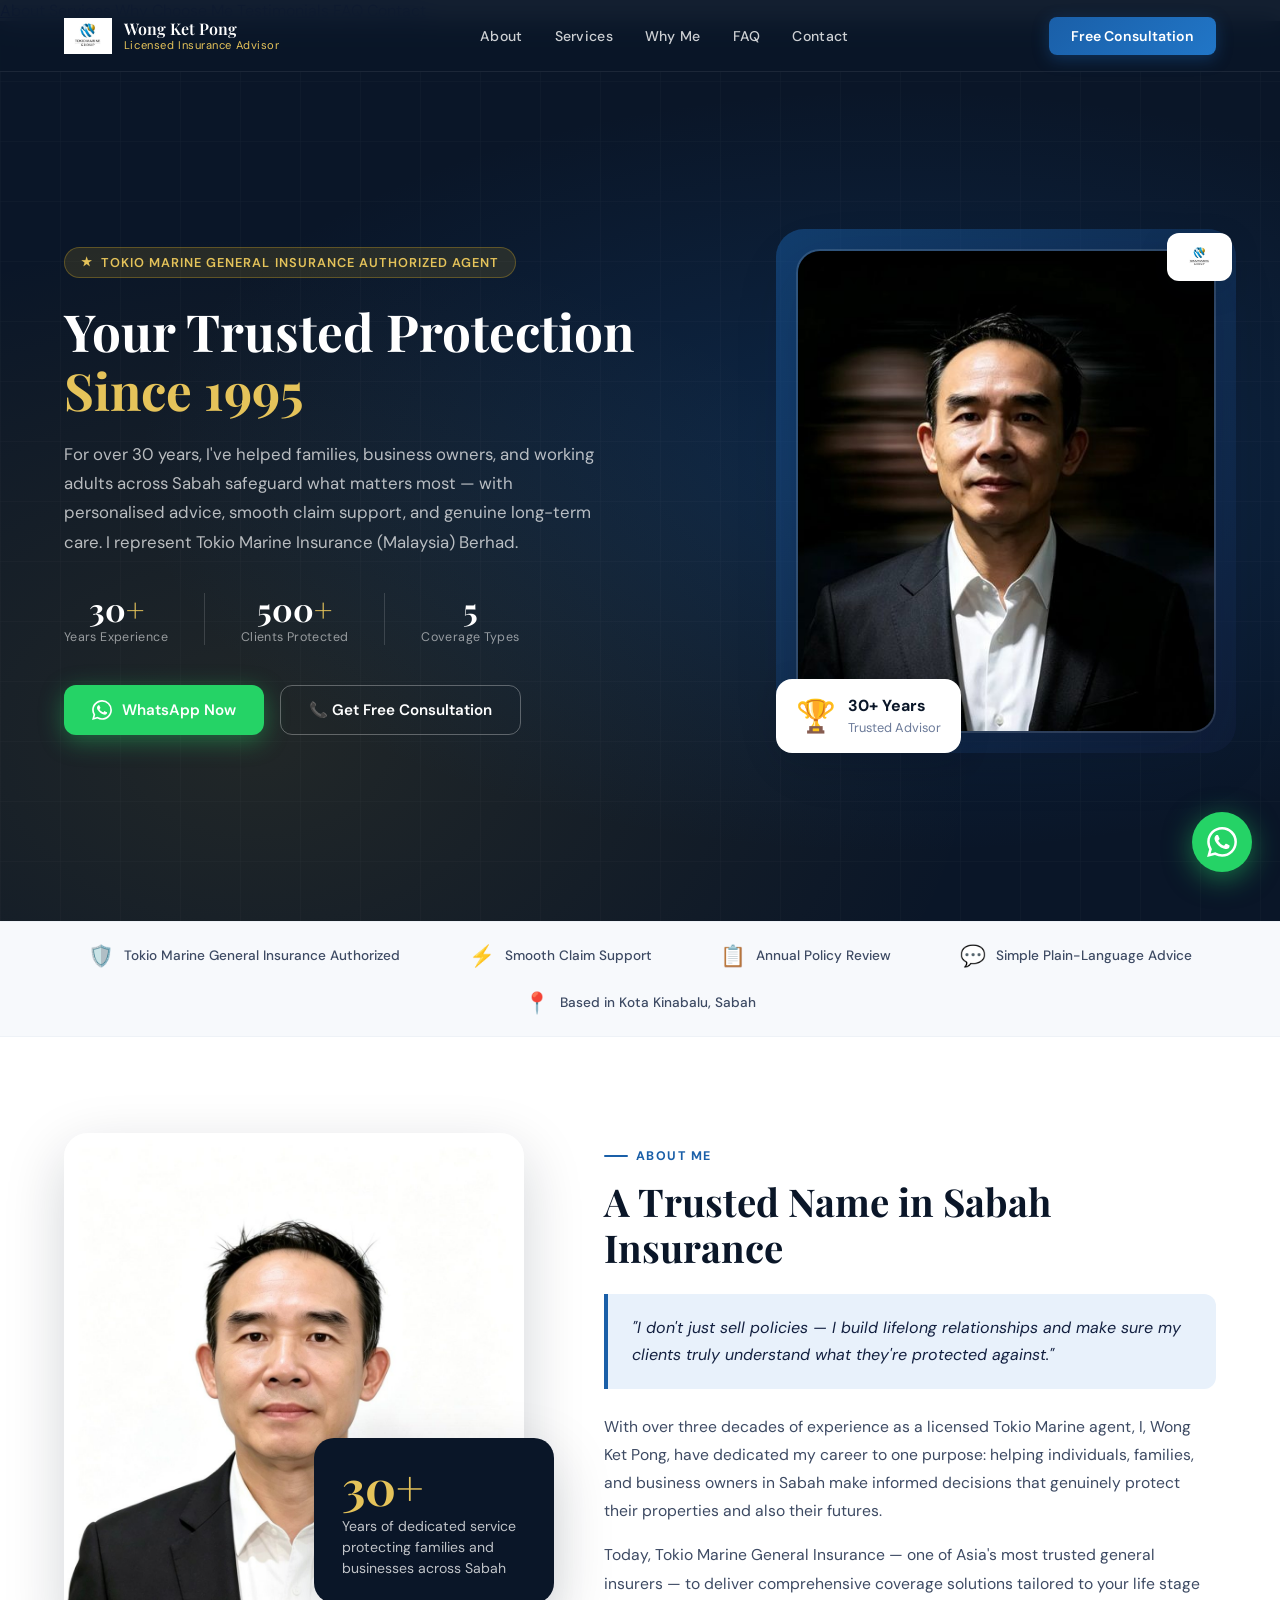
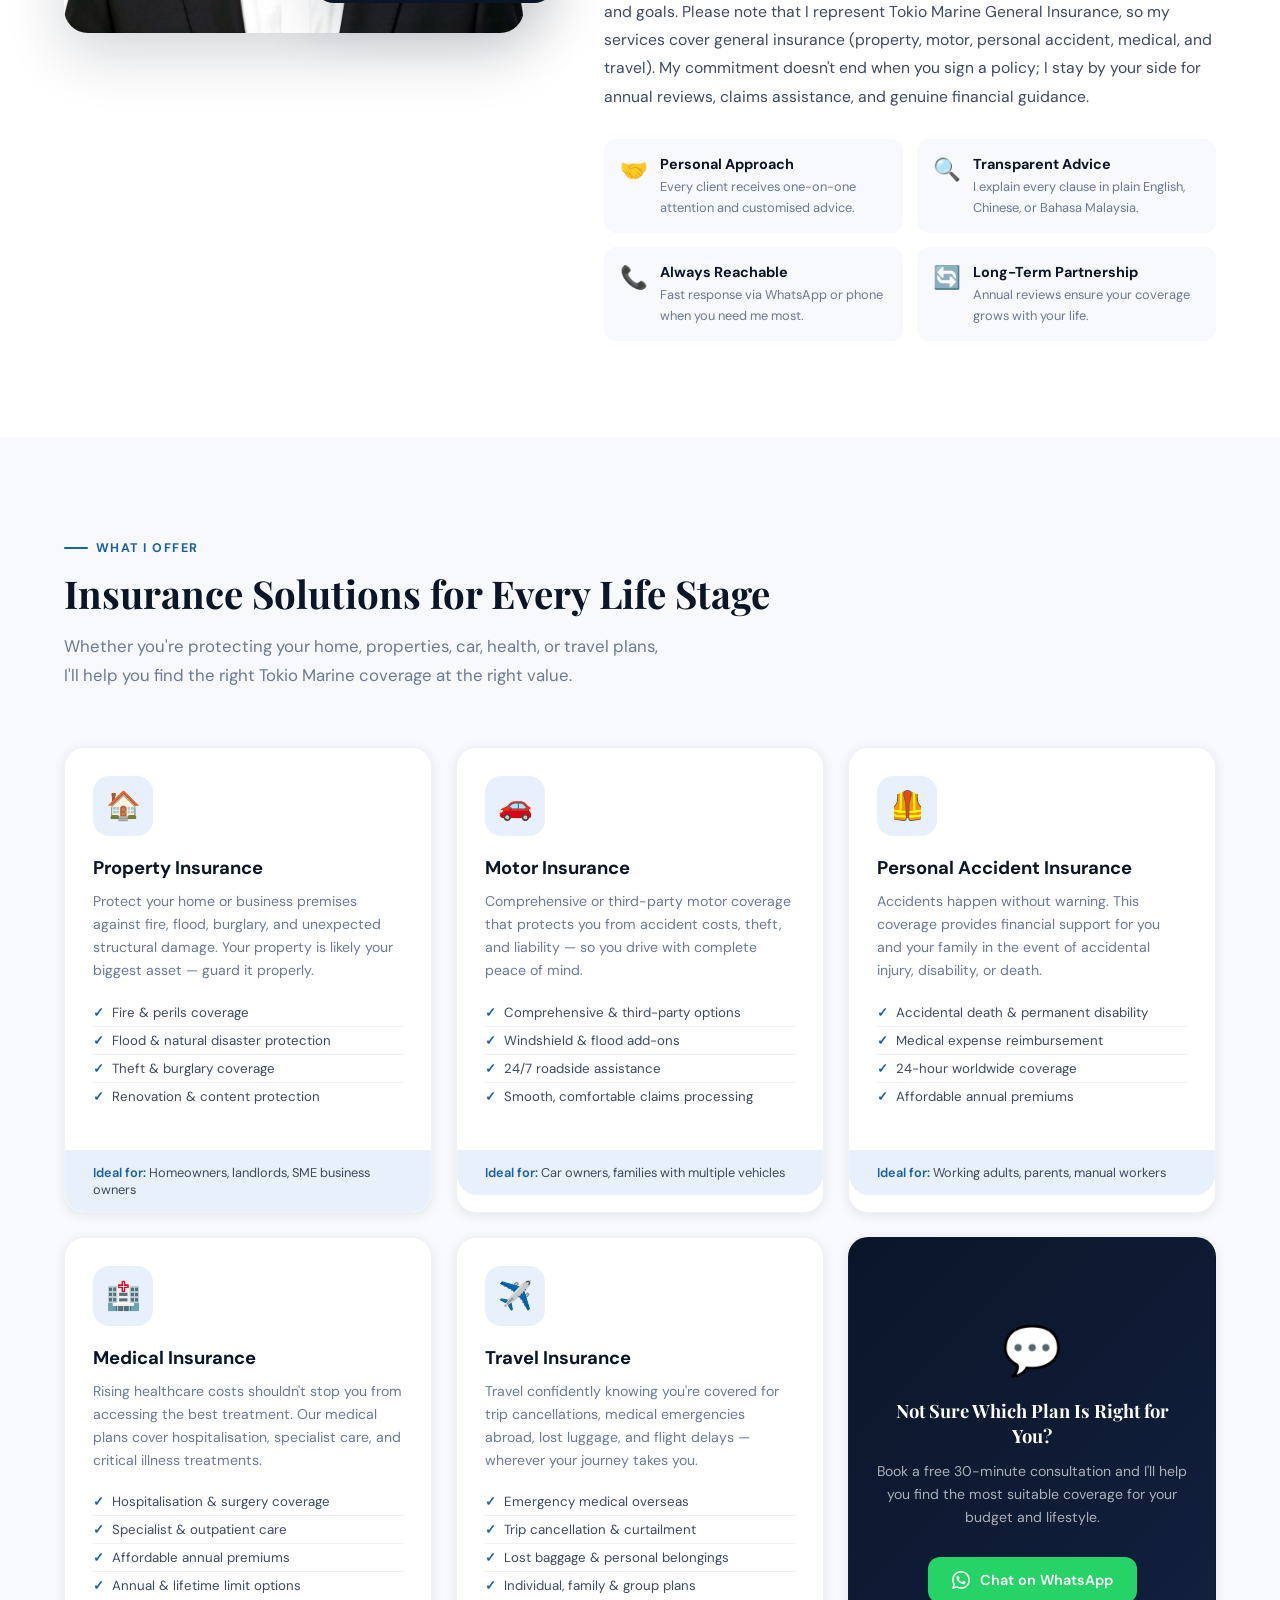
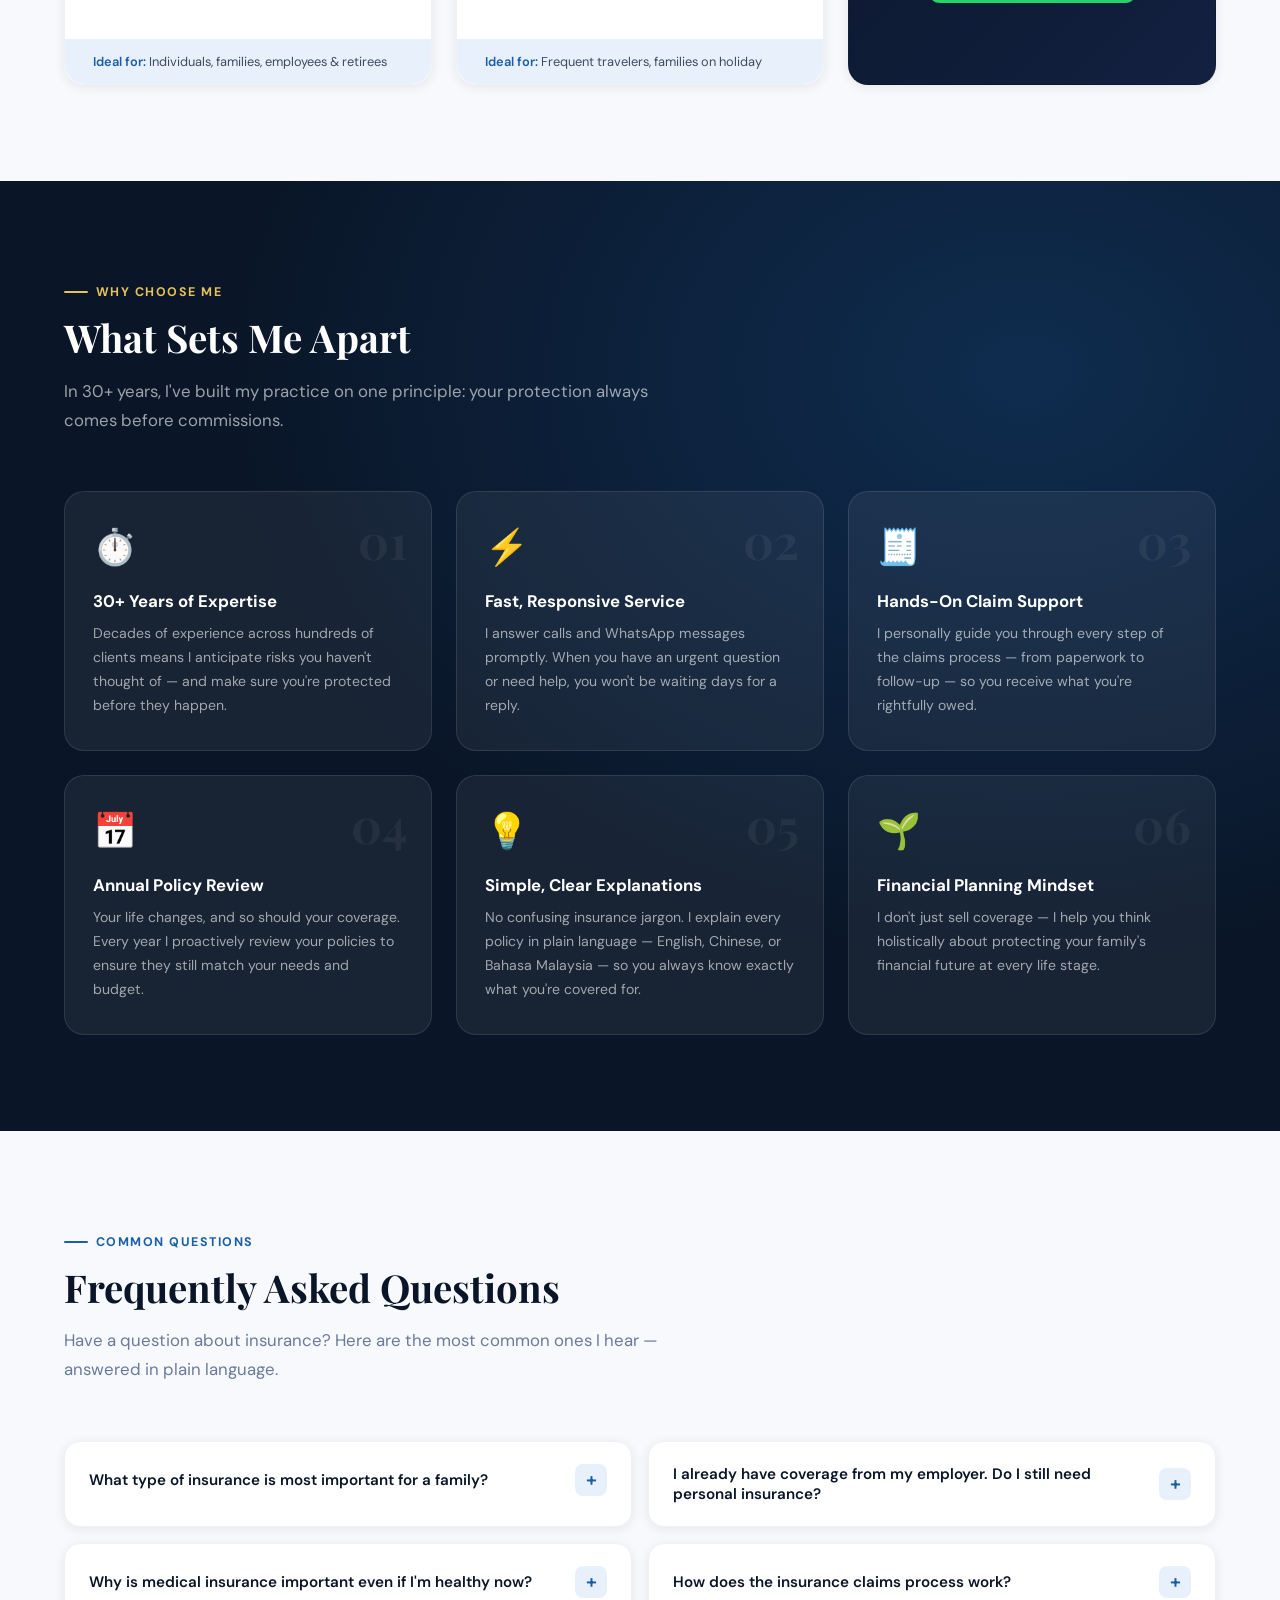
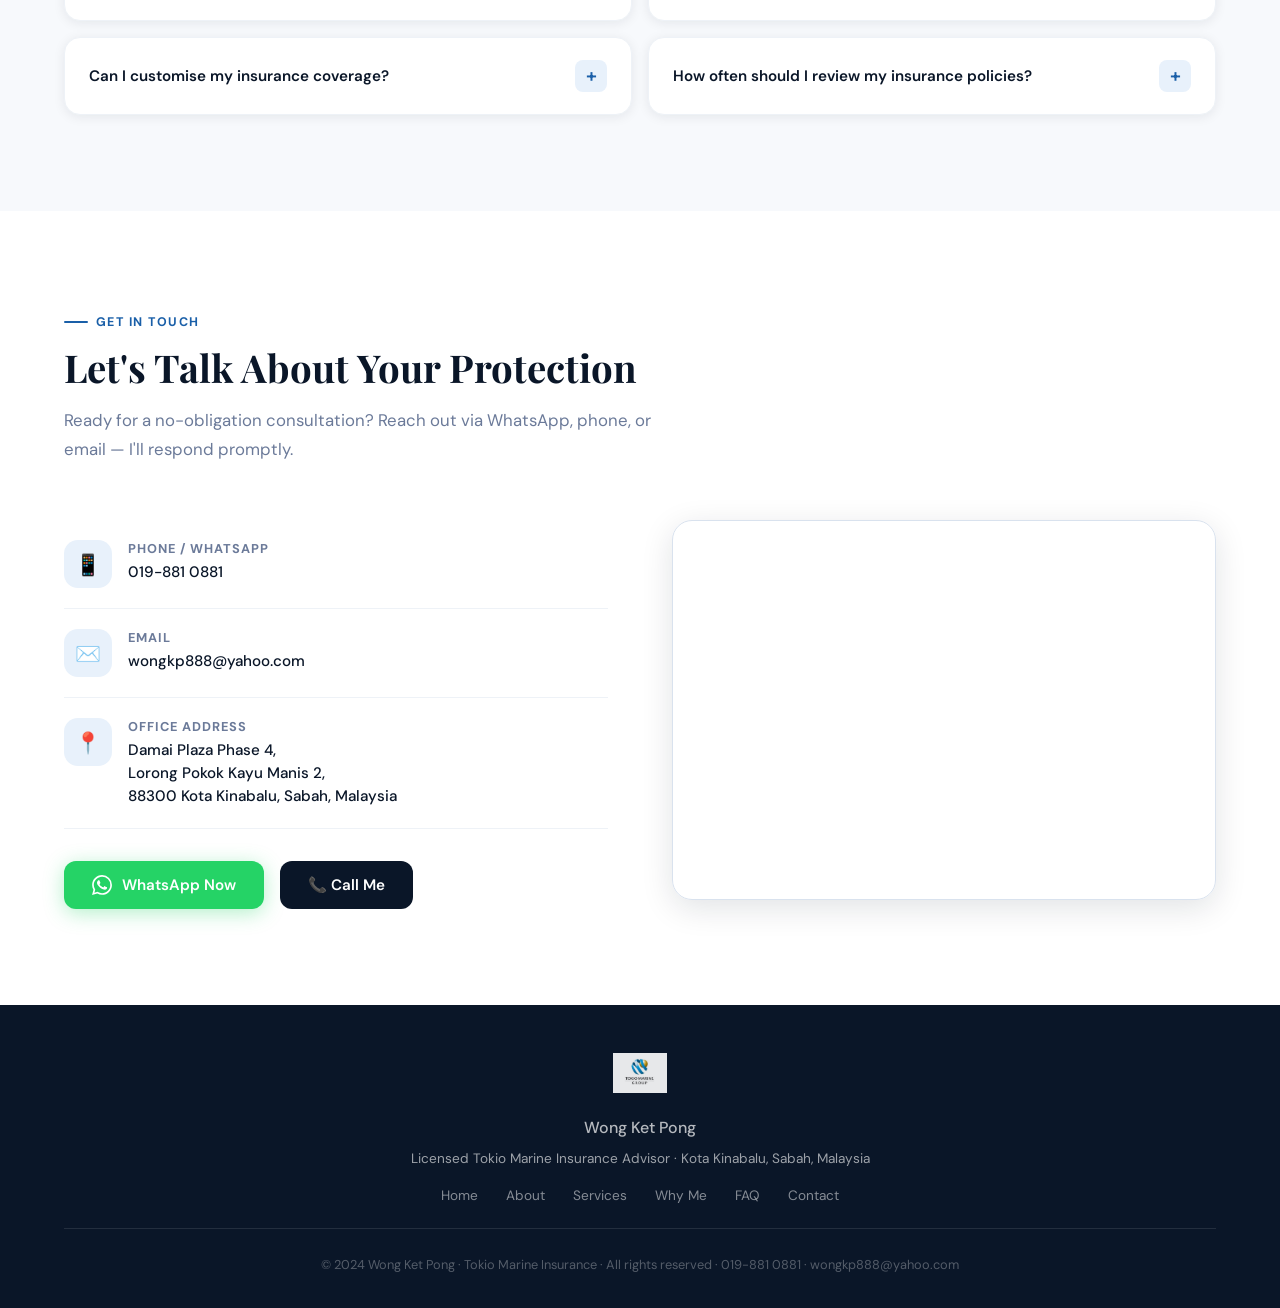
==== commit 340af69e: "Add files via upload" ====
--- a/index.html
+++ b/index.html
@@ -3,8 +3,8 @@
 <head>
 <meta charset="UTF-8">
 <meta name="viewport" content="width=device-width, initial-scale=1.0">
-<meta name="description" content="Wong Ket Pong - Trusted Tokio Marine Insurance Agent in Kota Kinabalu, Sabah with 30+ years experience. Property, Motor, Medical, Personal Accident & Travel Insurance.">
-<title>Wong Ket Pong | Tokio Marine Insurance Advisor | Kota Kinabalu</title>
+<meta name="description" content="Wong Ket Pong - Trusted Tokio Marine General Insurance Agent in Kota Kinabalu, Sabah with 30+ years experience. Property, Motor, Personal Accident, Medical & Travel Insurance. (General insurance only, no life insurance.)">
+<title>Wong Ket Pong | Tokio Marine General Insurance Advisor | Kota Kinabalu</title>
 <link rel="preconnect" href="https://fonts.googleapis.com">
 <link rel="preconnect" href="https://fonts.gstatic.com" crossorigin>
 <link href="https://fonts.googleapis.com/css2?family=Playfair+Display:wght@400;600;700&family=DM+Sans:wght@300;400;500;600&display=swap" rel="stylesheet">
@@ -587,613 +587,606 @@
 </head>
 <body>
 
-<!-- NAVBAR -->
-<nav id="navbar">
-  <a href="#" class="nav-logo">
-    <img src="[data-uri]" alt="Tokio Marine">
-    <div>
-      <div class="nav-logo-text">Wong Ket Pong</div>
-      <div class="nav-logo-sub">Licensed Insurance Advisor</div>
+    <!-- NAVBAR -->
+    <nav id="navbar">
+        <a href="#" class="nav-logo">
+            <img src="[data-uri]" alt="Tokio Marine">
+            <div>
+                <div class="nav-logo-text">Wong Ket Pong</div>
+                <div class="nav-logo-sub">Licensed Insurance Advisor</div>
+            </div>
+        </a>
+        <ul class="nav-links">
+            <li><a href="#about">About</a></li>
+            <li><a href="#services">Services</a></li>
+            <li><a href="#why">Why Me</a></li>
+            <li><a href="#faq">FAQ</a></li>
+            <li><a href="#contact">Contact</a></li>
+        </ul>
+        <a href="https://wa.me/60198810881?text=Hi%20Mr.%20Wong,%20I%20would%20like%20a%20free%20insurance%20consultation." class="nav-cta" target="_blank">Free Consultation</a>
+        <div class="hamburger" id="hamburger">
+            <span></span><span></span><span></span>
+        </div>
+    </nav>
+
+    <!-- MOBILE MENU -->
+    <div class="mobile-menu" id="mobile-menu">
+        <a href="#about">About</a>
+        <a href="#services">Services</a>
+        <a href="#why">Why Choose Me</a>
+        <a href="#testimonials">Testimonials</a>
+        <a href="#faq">FAQ</a>
+        <a href="#contact">Contact</a>
     </div>
-  </a>
-  <ul class="nav-links">
-    <li><a href="#about">About</a></li>
-    <li><a href="#services">Services</a></li>
-    <li><a href="#why">Why Me</a></li>
-    <li><a href="#faq">FAQ</a></li>
-    <li><a href="#contact">Contact</a></li>
-  </ul>
-  <a href="https://wa.me/60198810881?text=Hi%20Mr.%20Wong,%20I%20would%20like%20a%20free%20insurance%20consultation." class="nav-cta" target="_blank">Free Consultation</a>
-  <div class="hamburger" id="hamburger">
-    <span></span><span></span><span></span>
-  </div>
-</nav>
-
-<!-- MOBILE MENU -->
-<div class="mobile-menu" id="mobile-menu">
-  <a href="#about">About</a>
-  <a href="#services">Services</a>
-  <a href="#why">Why Choose Me</a>
-  <a href="#testimonials">Testimonials</a>
-  <a href="#faq">FAQ</a>
-  <a href="#contact">Contact</a>
-</div>
-
-<!-- HERO -->
-<section id="hero">
-  <div class="hero-bg"></div>
-  <div class="hero-grid"></div>
-  <div class="hero-inner">
-    <div class="hero-content">
-      <div class="hero-badge">Tokio Marine Authorized Agent</div>
-      <h1 class="hero-title">
-        Your Trusted Protection <span>Since 1993</span>
-      </h1>
-      <p class="hero-subtitle">
-        For over 30 years, I've helped families, business owners, and working adults across Sabah safeguard what matters most — with personalised advice, fast claim support, and genuine long-term care.
-      </p>
-      <div class="hero-stats">
-        <div class="hero-stat">
-          <div class="num">30<span>+</span></div>
-          <div class="label">Years Experience</div>
+
+    <!-- HERO -->
+    <section id="hero">
+        <div class="hero-bg"></div>
+        <div class="hero-grid"></div>
+        <div class="hero-inner">
+            <div class="hero-content">
+                <div class="hero-badge">Tokio Marine General Insurance Authorized Agent</div>
+                <h1 class="hero-title">
+                    Your Trusted Protection <span>Since 1995</span>
+                </h1>
+                <p class="hero-subtitle">
+                    For over 30 years, I've helped families, business owners, and working adults across Sabah safeguard what matters most — with personalised advice, smooth claim support, and genuine long-term care. I represent Tokio Marine Insurance (Malaysia) Berhad.
+                </p>
+                <div class="hero-stats">
+                    <div class="hero-stat">
+                        <div class="num">30<span>+</span></div>
+                        <div class="label">Years Experience</div>
+                    </div>
+                    <div class="hero-stat-divider"></div>
+                    <div class="hero-stat">
+                        <div class="num">500<span>+</span></div>
+                        <div class="label">Clients Protected</div>
+                    </div>
+                    <div class="hero-stat-divider"></div>
+                    <div class="hero-stat">
+                        <div class="num">5</div>
+                        <div class="label">Coverage Types</div>
+                    </div>
+                </div>
+                <div class="hero-buttons">
+                    <a href="https://wa.me/60198810881?text=Hi%20Mr.%20Wong,%20I%20would%20like%20a%20free%20insurance%20consultation." class="btn-whatsapp" target="_blank">
+                        <svg width="20" height="20" viewBox="0 0 24 24" fill="white"><path d="M17.472 14.382c-.297-.149-1.758-.867-2.03-.967-.273-.099-.471-.148-.67.15-.197.297-.767.966-.94 1.164-.173.199-.347.223-.644.075-.297-.15-1.255-.463-2.39-1.475-.883-.788-1.48-1.761-1.653-2.059-.173-.297-.018-.458.13-.606.134-.133.298-.347.446-.52.149-.174.198-.298.298-.497.099-.198.05-.371-.025-.52-.075-.149-.669-1.612-.916-2.207-.242-.579-.487-.5-.669-.51-.173-.008-.371-.01-.57-.01-.198 0-.52.074-.792.372-.272.297-1.04 1.016-1.04 2.479 0 1.462 1.065 2.875 1.213 3.074.149.198 2.096 3.2 5.077 4.487.709.306 1.262.489 1.694.625.712.227 1.36.195 1.871.118.571-.085 1.758-.719 2.006-1.413.248-.694.248-1.289.173-1.413-.074-.124-.272-.198-.57-.347m-5.421 7.403h-.004a9.87 9.87 0 01-5.031-1.378l-.361-.214-3.741.982.998-3.648-.235-.374a9.86 9.86 0 01-1.51-5.26c.001-5.45 4.436-9.884 9.888-9.884 2.64 0 5.122 1.03 6.988 2.898a9.825 9.825 0 012.893 6.994c-.003 5.45-4.437 9.884-9.885 9.884m8.413-18.297A11.815 11.815 0 0012.05 0C5.495 0 .16 5.335.157 11.892c0 2.096.547 4.142 1.588 5.945L.057 24l6.305-1.654a11.882 11.882 0 005.683 1.448h.005c6.554 0 11.89-5.335 11.893-11.893a11.821 11.821 0 00-3.48-8.413z" /></svg>
+                        WhatsApp Now
+                    </a>
+                    <a href="#contact" class="btn-consult">
+                        📞 Get Free Consultation
+                    </a>
+                </div>
+            </div>
+
+            <div class="hero-image-wrap">
+                <div class="hero-image-bg"></div>
+                <div class="hero-tm-badge">
+                    <img src="[data-uri]" alt="Tokio Marine">
+                </div>
+                <div class="hero-image-frame">
+                    <img src="[data-uri]" alt="Wong Ket Pong - Insurance Advisor">
+                </div>
+                <div class="hero-image-badge">
+                    <div class="icon">🏆</div>
+                    <div class="text">
+                        <strong>30+ Years</strong>
+                        <span>Trusted Advisor</span>
+                    </div>
+                </div>
+            </div>
         </div>
-        <div class="hero-stat-divider"></div>
-        <div class="hero-stat">
-          <div class="num">500<span>+</span></div>
-          <div class="label">Clients Protected</div>
+    </section>
+
+    <!-- TRUST BAR -->
+    <div class="trust-bar">
+        <div class="trust-bar-inner">
+            <div class="trust-item"><div class="icon">🛡️</div><span>Tokio Marine General Insurance Authorized</span></div>
+            <div class="trust-item"><div class="icon">⚡</div><span>Smooth Claim Support</span></div>
+            <div class="trust-item"><div class="icon">📋</div><span>Annual Policy Review</span></div>
+            <div class="trust-item"><div class="icon">💬</div><span>Simple Plain-Language Advice</span></div>
+            <div class="trust-item"><div class="icon">📍</div><span>Based in Kota Kinabalu, Sabah</span></div>
         </div>
-        <div class="hero-stat-divider"></div>
-        <div class="hero-stat">
-          <div class="num">5</div>
-          <div class="label">Coverage Types</div>
+    </div>
+
+    <!-- ABOUT -->
+    <section id="about">
+        <div class="container">
+            <div class="about-grid">
+                <div class="about-image-wrap fade-in">
+                    <div class="about-img">
+                        <img src="[data-uri]" alt="Wong Ket Pong">
+                    </div>
+                    <div class="about-card">
+                        <div class="num">30+</div>
+                        <p>Years of dedicated service protecting families and businesses across Sabah</p>
+                    </div>
+                </div>
+
+                <div class="about-content fade-in">
+                    <div class="section-label">About Me</div>
+                    <h2 class="section-title">A Trusted Name in Sabah Insurance</h2>
+
+                    <div class="about-quote">
+                        "I don't just sell policies — I build lifelong relationships and make sure my clients truly understand what they're protected against."
+                    </div>
+
+                    <p class="about-text">
+                        With over three decades of experience as a licensed Tokio Marine agent, I, Wong Ket Pong, have dedicated my career to one purpose: helping individuals, families, and business owners in Sabah make informed decisions that genuinely protect their properties and also their futures.
+                    </p>
+                    <p class="about-text">
+                        Today, Tokio Marine General Insurance — one of Asia's most trusted general insurers — to deliver comprehensive coverage solutions tailored to your life stage and goals. Please note that I represent Tokio Marine General Insurance, so my services cover general insurance (property, motor, personal accident, medical, and travel). My commitment doesn't end when you sign a policy; I stay by your side for annual reviews, claims assistance, and genuine financial guidance.
+                    </p>
+
+                    <div class="about-values">
+                        <div class="about-value">
+                            <div class="icon">🤝</div>
+                            <div><strong>Personal Approach</strong><span>Every client receives one-on-one attention and customised advice.</span></div>
+                        </div>
+                        <div class="about-value">
+                            <div class="icon">🔍</div>
+                            <div><strong>Transparent Advice</strong><span>I explain every clause in plain English, Chinese, or Bahasa Malaysia.</span></div>
+                        </div>
+                        <div class="about-value">
+                            <div class="icon">📞</div>
+                            <div><strong>Always Reachable</strong><span>Fast response via WhatsApp or phone when you need me most.</span></div>
+                        </div>
+                        <div class="about-value">
+                            <div class="icon">🔄</div>
+                            <div><strong>Long-Term Partnership</strong><span>Annual reviews ensure your coverage grows with your life.</span></div>
+                        </div>
+                    </div>
+                </div>
+            </div>
         </div>
-      </div>
-      <div class="hero-buttons">
-        <a href="https://wa.me/60198810881?text=Hi%20Mr.%20Wong,%20I%20would%20like%20a%20free%20insurance%20consultation." class="btn-whatsapp" target="_blank">
-          <svg width="20" height="20" viewBox="0 0 24 24" fill="white"><path d="M17.472 14.382c-.297-.149-1.758-.867-2.03-.967-.273-.099-.471-.148-.67.15-.197.297-.767.966-.94 1.164-.173.199-.347.223-.644.075-.297-.15-1.255-.463-2.39-1.475-.883-.788-1.48-1.761-1.653-2.059-.173-.297-.018-.458.13-.606.134-.133.298-.347.446-.52.149-.174.198-.298.298-.497.099-.198.05-.371-.025-.52-.075-.149-.669-1.612-.916-2.207-.242-.579-.487-.5-.669-.51-.173-.008-.371-.01-.57-.01-.198 0-.52.074-.792.372-.272.297-1.04 1.016-1.04 2.479 0 1.462 1.065 2.875 1.213 3.074.149.198 2.096 3.2 5.077 4.487.709.306 1.262.489 1.694.625.712.227 1.36.195 1.871.118.571-.085 1.758-.719 2.006-1.413.248-.694.248-1.289.173-1.413-.074-.124-.272-.198-.57-.347m-5.421 7.403h-.004a9.87 9.87 0 01-5.031-1.378l-.361-.214-3.741.982.998-3.648-.235-.374a9.86 9.86 0 01-1.51-5.26c.001-5.45 4.436-9.884 9.888-9.884 2.64 0 5.122 1.03 6.988 2.898a9.825 9.825 0 012.893 6.994c-.003 5.45-4.437 9.884-9.885 9.884m8.413-18.297A11.815 11.815 0 0012.05 0C5.495 0 .16 5.335.157 11.892c0 2.096.547 4.142 1.588 5.945L.057 24l6.305-1.654a11.882 11.882 0 005.683 1.448h.005c6.554 0 11.89-5.335 11.893-11.893a11.821 11.821 0 00-3.48-8.413z"/></svg>
-          WhatsApp Now
-        </a>
-        <a href="#contact" class="btn-consult">
-          📞 Get Free Consultation
-        </a>
-      </div>
-    </div>
-
-    <div class="hero-image-wrap">
-      <div class="hero-image-bg"></div>
-      <div class="hero-tm-badge">
-        <img src="[data-uri]" alt="Tokio Marine">
-      </div>
-      <div class="hero-image-frame">
-        <img src="[data-uri]" alt="Wong Ket Pong - Insurance Advisor">
-      </div>
-      <div class="hero-image-badge">
-        <div class="icon">🏆</div>
-        <div class="text">
-          <strong>30+ Years</strong>
-          <span>Trusted Advisor</span>
+    </section>
+
+    <!-- SERVICES -->
+    <section id="services">
+        <div class="container">
+            <div class="fade-in">
+                <div class="section-label">What I Offer</div>
+                <h2 class="section-title">Insurance Solutions for Every Life Stage</h2>
+                <p class="section-desc">Whether you're protecting your home, properties, car, health, or travel plans, I'll help you find the right Tokio Marine coverage at the right value.</p>
+            </div>
+
+            <div class="services-grid">
+
+                <div class="service-card fade-in">
+                    <div class="service-card-top">
+                        <div class="service-icon-wrap"><div class="service-icon">🏠</div></div>
+                        <div class="service-title">Property Insurance</div>
+                        <p class="service-desc">Protect your home or business premises against fire, flood, burglary, and unexpected structural damage. Your property is likely your biggest asset — guard it properly.</p>
+                        <ul class="service-benefits">
+                            <li>Fire & perils coverage</li>
+                            <li>Flood & natural disaster protection</li>
+                            <li>Theft & burglary coverage</li>
+                            <li>Renovation & content protection</li>
+                        </ul>
+                    </div>
+                    <div class="service-suitable">Ideal for: <span>Homeowners, landlords, SME business owners</span></div>
+                </div>
+
+                <div class="service-card fade-in">
+                    <div class="service-card-top">
+                        <div class="service-icon-wrap"><div class="service-icon">🚗</div></div>
+                        <div class="service-title">Motor Insurance</div>
+                        <p class="service-desc">Comprehensive or third-party motor coverage that protects you from accident costs, theft, and liability — so you drive with complete peace of mind.</p>
+                        <ul class="service-benefits">
+                            <li>Comprehensive & third-party options</li>
+                            <li>Windshield & flood add-ons</li>
+                            <li>24/7 roadside assistance</li>
+                            <li>Smooth, comfortable claims processing</li>
+                        </ul>
+                    </div>
+                    <div class="service-suitable">Ideal for: <span>Car owners, families with multiple vehicles</span></div>
+                </div>
+
+                <div class="service-card fade-in">
+                    <div class="service-card-top">
+                        <div class="service-icon-wrap"><div class="service-icon">🦺</div></div>
+                        <div class="service-title">Personal Accident Insurance</div>
+                        <p class="service-desc">Accidents happen without warning. This coverage provides financial support for you and your family in the event of accidental injury, disability, or death.</p>
+                        <ul class="service-benefits">
+                            <li>Accidental death & permanent disability</li>
+                            <li>Medical expense reimbursement</li>
+                            <li>24-hour worldwide coverage</li>
+                            <li>Affordable annual premiums</li>
+                        </ul>
+                    </div>
+                    <div class="service-suitable">Ideal for: <span>Working adults, parents, manual workers</span></div>
+                </div>
+
+                <div class="service-card fade-in">
+                    <div class="service-card-top">
+                        <div class="service-icon-wrap"><div class="service-icon">🏥</div></div>
+                        <div class="service-title">Medical Insurance</div>
+                        <p class="service-desc">Rising healthcare costs shouldn't stop you from accessing the best treatment. Our medical plans cover hospitalisation, specialist care, and critical illness treatments.</p>
+                        <ul class="service-benefits">
+                            <li>Hospitalisation & surgery coverage</li>
+                            <li>Specialist & outpatient care</li>
+                            <li>Affordable annual premiums</li>
+                            <li>Annual & lifetime limit options</li>
+                        </ul>
+                    </div>
+                    <div class="service-suitable">Ideal for: <span>Individuals, families, employees & retirees</span></div>
+                </div>
+
+                <div class="service-card fade-in">
+                    <div class="service-card-top">
+                        <div class="service-icon-wrap"><div class="service-icon">✈️</div></div>
+                        <div class="service-title">Travel Insurance</div>
+                        <p class="service-desc">Travel confidently knowing you're covered for trip cancellations, medical emergencies abroad, lost luggage, and flight delays — wherever your journey takes you.</p>
+                        <ul class="service-benefits">
+                            <li>Emergency medical overseas</li>
+                            <li>Trip cancellation & curtailment</li>
+                            <li>Lost baggage & personal belongings</li>
+                            <li>Individual, family & group plans</li>
+                        </ul>
+                    </div>
+                    <div class="service-suitable">Ideal for: <span>Frequent travelers, families on holiday</span></div>
+                </div>
+
+                <div class="service-card fade-in" style="background: linear-gradient(135deg, var(--navy) 0%, var(--navy-mid) 100%); border-color: transparent; display: flex; flex-direction: column; justify-content: center; align-items: center; text-align: center; padding: 40px 28px;">
+                    <div style="font-size: 3rem; margin-bottom: 16px;">💬</div>
+                    <div style="color: white; font-size: 1.15rem; font-weight: 700; font-family: 'Playfair Display', serif; margin-bottom: 12px;">Not Sure Which Plan Is Right for You?</div>
+                    <p style="color: rgba(255,255,255,0.65); font-size: 0.88rem; line-height: 1.65; margin-bottom: 28px;">Book a free 30-minute consultation and I'll help you find the most suitable coverage for your budget and lifestyle.</p>
+                    <a href="https://wa.me/60198810881?text=Hi%20Mr.%20Wong,%20I%20would%20like%20a%20free%20insurance%20consultation." target="_blank" style="display: inline-flex; align-items: center; gap: 10px; background: #25D366; color: white; padding: 14px 24px; border-radius: 12px; text-decoration: none; font-weight: 600; font-size: 0.9rem;">
+                        <svg width="18" height="18" viewBox="0 0 24 24" fill="white"><path d="M17.472 14.382c-.297-.149-1.758-.867-2.03-.967-.273-.099-.471-.148-.67.15-.197.297-.767.966-.94 1.164-.173.199-.347.223-.644.075-.297-.15-1.255-.463-2.39-1.475-.883-.788-1.48-1.761-1.653-2.059-.173-.297-.018-.458.13-.606.134-.133.298-.347.446-.52.149-.174.198-.298.298-.497.099-.198.05-.371-.025-.52-.075-.149-.669-1.612-.916-2.207-.242-.579-.487-.5-.669-.51-.173-.008-.371-.01-.57-.01-.198 0-.52.074-.792.372-.272.297-1.04 1.016-1.04 2.479 0 1.462 1.065 2.875 1.213 3.074.149.198 2.096 3.2 5.077 4.487.709.306 1.262.489 1.694.625.712.227 1.36.195 1.871.118.571-.085 1.758-.719 2.006-1.413.248-.694.248-1.289.173-1.413-.074-.124-.272-.198-.57-.347m-5.421 7.403h-.004a9.87 9.87 0 01-5.031-1.378l-.361-.214-3.741.982.998-3.648-.235-.374a9.86 9.86 0 01-1.51-5.26c.001-5.45 4.436-9.884 9.888-9.884 2.64 0 5.122 1.03 6.988 2.898a9.825 9.825 0 012.893 6.994c-.003 5.45-4.437 9.884-9.885 9.884m8.413-18.297A11.815 11.815 0 0012.05 0C5.495 0 .16 5.335.157 11.892c0 2.096.547 4.142 1.588 5.945L.057 24l6.305-1.654a11.882 11.882 0 005.683 1.448h.005c6.554 0 11.89-5.335 11.893-11.893a11.821 11.821 0 00-3.48-8.413z" /></svg>
+                        Chat on WhatsApp
+                    </a>
+                </div>
+
+            </div>
         </div>
-      </div>
-    </div>
-  </div>
-</section>
-
-<!-- TRUST BAR -->
-<div class="trust-bar">
-  <div class="trust-bar-inner">
-    <div class="trust-item"><div class="icon">🛡️</div><span>Tokio Marine Authorized</span></div>
-    <div class="trust-item"><div class="icon">⚡</div><span>Fast Claim Support</span></div>
-    <div class="trust-item"><div class="icon">📋</div><span>Annual Policy Review</span></div>
-    <div class="trust-item"><div class="icon">💬</div><span>Simple Plain-Language Advice</span></div>
-    <div class="trust-item"><div class="icon">📍</div><span>Based in Kota Kinabalu, Sabah</span></div>
-  </div>
-</div>
-
-<!-- ABOUT -->
-<section id="about">
-  <div class="container">
-    <div class="about-grid">
-      <div class="about-image-wrap fade-in">
-        <div class="about-img">
-          <img src="[data-uri]" alt="Wong Ket Pong">
+    </section>
+
+    <!-- WHY CHOOSE ME -->
+    <section id="why">
+        <div class="container" style="position: relative; z-index: 1;">
+            <div class="fade-in">
+                <div class="section-label">Why Choose Me</div>
+                <h2 class="section-title">What Sets Me Apart</h2>
+                <p class="section-desc">In 30+ years, I've built my practice on one principle: your protection always comes before commissions.</p>
+            </div>
+
+            <div class="why-grid">
+                <div class="why-card fade-in">
+                    <div class="why-num">01</div>
+                    <div class="why-icon">⏱️</div>
+                    <div class="why-title">30+ Years of Expertise</div>
+                    <p class="why-desc">Decades of experience across hundreds of clients means I anticipate risks you haven't thought of — and make sure you're protected before they happen.</p>
+                </div>
+
+                <div class="why-card fade-in">
+                    <div class="why-num">02</div>
+                    <div class="why-icon">⚡</div>
+                    <div class="why-title">Fast, Responsive Service</div>
+                    <p class="why-desc">I answer calls and WhatsApp messages promptly. When you have an urgent question or need help, you won't be waiting days for a reply.</p>
+                </div>
+
+                <div class="why-card fade-in">
+                    <div class="why-num">03</div>
+                    <div class="why-icon">🧾</div>
+                    <div class="why-title">Hands-On Claim Support</div>
+                    <p class="why-desc">I personally guide you through every step of the claims process — from paperwork to follow-up — so you receive what you're rightfully owed.</p>
+                </div>
+
+                <div class="why-card fade-in">
+                    <div class="why-num">04</div>
+                    <div class="why-icon">📅</div>
+                    <div class="why-title">Annual Policy Review</div>
+                    <p class="why-desc">Your life changes, and so should your coverage. Every year I proactively review your policies to ensure they still match your needs and budget.</p>
+                </div>
+
+                <div class="why-card fade-in">
+                    <div class="why-num">05</div>
+                    <div class="why-icon">💡</div>
+                    <div class="why-title">Simple, Clear Explanations</div>
+                    <p class="why-desc">No confusing insurance jargon. I explain every policy in plain language — English, Chinese, or Bahasa Malaysia — so you always know exactly what you're covered for.</p>
+                </div>
+
+                <div class="why-card fade-in">
+                    <div class="why-num">06</div>
+                    <div class="why-icon">🌱</div>
+                    <div class="why-title">Financial Planning Mindset</div>
+                    <p class="why-desc">I don't just sell coverage — I help you think holistically about protecting your family's financial future at every life stage.</p>
+                </div>
+            </div>
         </div>
-        <div class="about-card">
-          <div class="num">30+</div>
-          <p>Years of dedicated service protecting families and businesses across Sabah</p>
+    </section>
+
+    <!-- TESTIMONIALS
+    <section id="testimonials">
+        <div class="container">
+            <div class="fade-in">
+                <div class="section-label">Client Stories</div>
+                <h2 class="section-title">What Clients Say About Me</h2>
+                <p class="section-desc">Real experiences from families and business owners I've had the privilege of protecting across Kota Kinabalu and Sabah.</p>
+            </div>
+
+            <div class="testimonials-grid">
+
+                <div class="testimonial-card fade-in">
+                    <div class="testimonial-quote">"</div>
+                    <p class="testimonial-text">Mr. Wong has been my family's insurance advisor for over 15 years. When my husband was hospitalised unexpectedly, he handled the entire medical claim process for us. Within two weeks, everything was settled. I don't know what we would have done without his help.</p>
+                    <div class="testimonial-author">
+                        <div class="testimonial-avatar">LM</div>
+                        <div>
+                            <strong>Linda Mak</strong>
+                            <span>Housewife & Mother of 3, Kota Kinabalu</span>
+                            <div class="testimonial-stars">★★★★★</div>
+                        </div>
+                    </div>
+                </div>
+
+                <div class="testimonial-card fade-in">
+                    <div class="testimonial-quote">"</div>
+                    <p class="testimonial-text">As a small business owner, I need someone I can trust completely. Mr. Wong reviewed my property and employee policies thoroughly and identified gaps I wasn't aware of. His annual review service alone is worth more than the premium I pay.</p>
+                    <div class="testimonial-author">
+                        <div class="testimonial-avatar">RT</div>
+                        <div>
+                            <strong>Raymond Teo</strong>
+                            <span>Retail Business Owner, Luyang</span>
+                            <div class="testimonial-stars">★★★★★</div>
+                        </div>
+                    </div>
+                </div>
+
+                <div class="testimonial-card fade-in">
+                    <div class="testimonial-quote">"</div>
+                    <p class="testimonial-text">I'm a young professional who knew nothing about insurance. Mr. Wong sat with me patiently and explained everything without making me feel pressured. He recommended exactly what I needed — nothing more, nothing less. Truly trustworthy advice.</p>
+                    <div class="testimonial-author">
+                        <div class="testimonial-avatar">SN</div>
+                        <div>
+                            <strong>Sarah Nadia</strong>
+                            <span>Civil Engineer, Kota Kinabalu</span>
+                            <div class="testimonial-stars">★★★★★</div>
+                        </div>
+                    </div>
+                </div>
+
+                <div class="testimonial-card fade-in">
+                    <div class="testimonial-quote">"</div>
+                    <p class="testimonial-text">My car was badly flooded during last year's heavy rain. I was worried the claim would take months. Mr. Wong jumped in immediately, guided me through every document needed, and I had my settlement within three weeks. Exceptional service.</p>
+                    <div class="testimonial-author">
+                        <div class="testimonial-avatar">JL</div>
+                        <div>
+                            <strong>James Lim</strong>
+                            <span>Logistics Executive, Penampang</span>
+                            <div class="testimonial-stars">★★★★★</div>
+                        </div>
+                    </div>
+                </div>
+
+                <div class="testimonial-card fade-in">
+                    <div class="testimonial-quote">"</div>
+                    <p class="testimonial-text">We've referred all our siblings and relatives to Mr. Wong. His dedication is unlike any other agent we've met. He replies on WhatsApp even on weekends, and he genuinely cares about whether we're properly covered — not just about making a sale.</p>
+                    <div class="testimonial-author">
+                        <div class="testimonial-avatar">HC</div>
+                        <div>
+                            <strong>Helen Chin</strong>
+                            <span>Teacher & Parent, Damai</span>
+                            <div class="testimonial-stars">★★★★★</div>
+                        </div>
+                    </div>
+                </div>
+
+                <div class="testimonial-card fade-in">
+                    <div class="testimonial-quote">"</div>
+                    <p class="testimonial-text">I've had travel insurance from Mr. Wong for years. When I had a medical emergency in Bangkok, I was so relieved everything was covered smoothly. He had briefed me beforehand on exactly what to do if something went wrong. That preparation made all the difference.</p>
+                    <div class="testimonial-author">
+                        <div class="testimonial-avatar">MW</div>
+                        <div>
+                            <strong>Michael Wong</strong>
+                            <span>Frequent Traveler & Entrepreneur</span>
+                            <div class="testimonial-stars">★★★★★</div>
+                        </div>
+                    </div>
+                </div>
+
+            </div>
         </div>
-      </div>
-
-      <div class="about-content fade-in">
-        <div class="section-label">About Me</div>
-        <h2 class="section-title">A Trusted Name in Sabah Insurance</h2>
-
-        <div class="about-quote">
-          "I don't just sell policies — I build lifelong relationships and make sure my clients truly understand what they're protected against."
+    </section>
+
+    -->
+
+    <!-- FAQ -->
+    <section id="faq">
+        <div class="container">
+            <div class="fade-in">
+                <div class="section-label">Common Questions</div>
+                <h2 class="section-title">Frequently Asked Questions</h2>
+                <p class="section-desc">Have a question about insurance? Here are the most common ones I hear — answered in plain language.</p>
+            </div>
+
+            <div class="faq-grid fade-in">
+
+                <div class="faq-item">
+                    <button class="faq-question" onclick="toggleFaq(this)">
+                        What type of insurance is most important for a family?
+                        <div class="faq-toggle">+</div>
+                    </button>
+                    <div class="faq-answer">For families, I typically recommend prioritising: (1) Medical insurance for all members, (2) Personal accident coverage, (3) Property insurance for your home, and (4) Motor insurance. The right combination depends on your family size, age, income, and lifestyle — which is exactly what I help you assess during a free consultation.</div>
+                </div>
+
+                <div class="faq-item">
+                    <button class="faq-question" onclick="toggleFaq(this)">
+                        I already have coverage from my employer. Do I still need personal insurance?
+                        <div class="faq-toggle">+</div>
+                    </button>
+                    <div class="faq-answer">Employer-provided coverage is often limited — it may not cover your dependants, typically ceases when you leave the company, and usually has low benefit limits. Personal insurance fills these gaps, continues regardless of employment, and can be tailored to your specific family needs. I can review your existing employer coverage and recommend what supplementary protection makes sense.</div>
+                </div>
+
+                <div class="faq-item">
+                    <button class="faq-question" onclick="toggleFaq(this)">
+                        Why is medical insurance important even if I'm healthy now?
+                        <div class="faq-toggle">+</div>
+                    </button>
+                    <div class="faq-answer">Medical emergencies are unpredictable. A single hospitalisation in a private hospital can cost RM 20,000–RM 100,000 or more. Medical insurance protects your savings and ensures you receive treatment without financial stress. The younger and healthier you are when you start, the lower your premium.</div>
+                </div>
+
+                <div class="faq-item">
+                    <button class="faq-question" onclick="toggleFaq(this)">
+                        How does the insurance claims process work?
+                        <div class="faq-toggle">+</div>
+                    </button>
+                    <div class="faq-answer">When an insured event occurs, you notify me immediately. I guide you through the required documentation, submit the claim to Tokio Marine on your behalf, and follow up until settlement. My role is to make the process as smooth and stress-free as possible for you — you never have to navigate it alone.</div>
+                </div>
+
+                <div class="faq-item">
+                    <button class="faq-question" onclick="toggleFaq(this)">
+                        Can I customise my insurance coverage?
+                        <div class="faq-toggle">+</div>
+                    </button>
+                    <div class="faq-answer">Absolutely. Tokio Marine offers flexible plans with various riders and add-ons. For example, you can add flood protection to your property policy, or include critical illness coverage on top of your medical plan. During our consultation, I'll help you build a personalised package that fits your needs and budget precisely.</div>
+                </div>
+
+
+
+                <div class="faq-item">
+                    <button class="faq-question" onclick="toggleFaq(this)">
+                        How often should I review my insurance policies?
+                        <div class="faq-toggle">+</div>
+                    </button>
+                    <div class="faq-answer">At minimum, once a year — which is exactly the service I provide to all my clients. Your coverage should always reflect your current life circumstances and financial obligations.</div>
+                </div>
+
+            </div>
         </div>
-
-        <p class="about-text">
-          With over three decades of experience as a licensed Tokio Marine agent, I, Wong Ket Pong, have dedicated my career to one purpose: helping individuals, families, and business owners in Sabah make informed decisions that genuinely protect their future.
-        </p>
-        <p class="about-text">
-          I entered the insurance industry because I witnessed firsthand how a single unexpected event — an accident, a medical emergency, a fire — could financially devastate an unprepared family. That experience drove me to become the kind of advisor I wished everyone had access to.
-        </p>
-        <p class="about-text">
-          Today, I work with Tokio Marine — one of Asia's most trusted insurers — to deliver comprehensive coverage solutions tailored to your life stage and goals. My commitment doesn't end when you sign a policy; I stay by your side for annual reviews, claims assistance, and genuine financial guidance.
-        </p>
-
-        <div class="about-values">
-          <div class="about-value">
-            <div class="icon">🤝</div>
-            <div><strong>Personal Approach</strong><span>Every client receives one-on-one attention and customised advice.</span></div>
-          </div>
-          <div class="about-value">
-            <div class="icon">🔍</div>
-            <div><strong>Transparent Advice</strong><span>I explain every clause in plain Bahasa Malaysia or English.</span></div>
-          </div>
-          <div class="about-value">
-            <div class="icon">📞</div>
-            <div><strong>Always Reachable</strong><span>Fast response via WhatsApp or phone when you need me most.</span></div>
-          </div>
-          <div class="about-value">
-            <div class="icon">🔄</div>
-            <div><strong>Long-Term Partnership</strong><span>Annual reviews ensure your coverage grows with your life.</span></div>
-          </div>
+    </section>
+
+    <!-- CONTACT -->
+    <section id="contact">
+        <div class="container">
+            <div class="fade-in">
+                <div class="section-label">Get In Touch</div>
+                <h2 class="section-title">Let's Talk About Your Protection</h2>
+                <p class="section-desc">Ready for a no-obligation consultation? Reach out via WhatsApp, phone, or email — I'll respond promptly.</p>
+            </div>
+
+            <div class="contact-grid" style="margin-top: 56px;">
+                <div class="contact-info fade-in">
+
+                    <div class="contact-item">
+                        <div class="contact-icon">📱</div>
+                        <div>
+                            <strong>Phone / WhatsApp</strong>
+                            <a href="tel:+60198810881">019-881 0881</a>
+                        </div>
+                    </div>
+
+                    <div class="contact-item">
+                        <div class="contact-icon">✉️</div>
+                        <div>
+                            <strong>Email</strong>
+                            <a href="mailto:wongkp888@yahoo.com">wongkp888@yahoo.com</a>
+                        </div>
+                    </div>
+
+                    <div class="contact-item">
+                        <div class="contact-icon">📍</div>
+                        <div>
+                            <strong>Office Address</strong>
+                            <p>Damai Plaza Phase 4,<br>Lorong Pokok Kayu Manis 2,<br>88300 Kota Kinabalu, Sabah, Malaysia</p>
+                        </div>
+                    </div>
+
+
+                    <div class="contact-cta-row">
+                        <a href="https://wa.me/60198810881?text=Hi%20Mr.%20Wong,%20I%20would%20like%20a%20free%20insurance%20consultation." target="_blank" class="btn-wa">
+                            <svg width="20" height="20" viewBox="0 0 24 24" fill="white"><path d="M17.472 14.382c-.297-.149-1.758-.867-2.03-.967-.273-.099-.471-.148-.67.15-.197.297-.767.966-.94 1.164-.173.199-.347.223-.644.075-.297-.15-1.255-.463-2.39-1.475-.883-.788-1.48-1.761-1.653-2.059-.173-.297-.018-.458.13-.606.134-.133.298-.347.446-.52.149-.174.198-.298.298-.497.099-.198.05-.371-.025-.52-.075-.149-.669-1.612-.916-2.207-.242-.579-.487-.5-.669-.51-.173-.008-.371-.01-.57-.01-.198 0-.52.074-.792.372-.272.297-1.04 1.016-1.04 2.479 0 1.462 1.065 2.875 1.213 3.074.149.198 2.096 3.2 5.077 4.487.709.306 1.262.489 1.694.625.712.227 1.36.195 1.871.118.571-.085 1.758-.719 2.006-1.413.248-.694.248-1.289.173-1.413-.074-.124-.272-.198-.57-.347m-5.421 7.403h-.004a9.87 9.87 0 01-5.031-1.378l-.361-.214-3.741.982.998-3.648-.235-.374a9.86 9.86 0 01-1.51-5.26c.001-5.45 4.436-9.884 9.888-9.884 2.64 0 5.122 1.03 6.988 2.898a9.825 9.825 0 012.893 6.994c-.003 5.45-4.437 9.884-9.885 9.884m8.413-18.297A11.815 11.815 0 0012.05 0C5.495 0 .16 5.335.157 11.892c0 2.096.547 4.142 1.588 5.945L.057 24l6.305-1.654a11.882 11.882 0 005.683 1.448h.005c6.554 0 11.89-5.335 11.893-11.893a11.821 11.821 0 00-3.48-8.413z" /></svg>
+                            WhatsApp Now
+                        </a>
+                        <a href="tel:+60198810881" class="btn-call">
+                            📞 Call Me
+                        </a>
+                    </div>
+                </div>
+
+                <div class="contact-map fade-in">
+                    <iframe src="https://www.google.com/maps/embed?pb=!1m18!1m12!1m3!1d3990.2285012!2d116.0785!3d5.9930!2m3!1f0!2f0!3f0!3m2!1i1024!2i768!4f13.1!3m3!1m2!1s0x323b6752a3c44b6b%3A0x3a5a87a3b7ef2bd2!2sDamai%20Plaza%2C%20Kota%20Kinabalu%2C%20Sabah!5e0!3m2!1sen!2smy!4v1700000000000!5m2!1sen!2smy"
+                            allowfullscreen="" loading="lazy"
+                            referrerpolicy="no-referrer-when-downgrade">
+                    </iframe>
+                </div>
+            </div>
         </div>
-      </div>
-    </div>
-  </div>
-</section>
-
-<!-- SERVICES -->
-<section id="services">
-  <div class="container">
-    <div class="fade-in">
-      <div class="section-label">What I Offer</div>
-      <h2 class="section-title">Insurance Solutions for Every Life Stage</h2>
-      <p class="section-desc">Whether you're protecting your home, health, car, or travel plans, I'll help you find the right Tokio Marine coverage at the right value.</p>
-    </div>
-
-    <div class="services-grid">
-
-      <div class="service-card fade-in">
-        <div class="service-card-top">
-          <div class="service-icon-wrap"><div class="service-icon">🏠</div></div>
-          <div class="service-title">Property Insurance</div>
-          <p class="service-desc">Protect your home or business premises against fire, flood, theft, and unexpected structural damage. Your property is likely your biggest asset — guard it properly.</p>
-          <ul class="service-benefits">
-            <li>Fire & perils coverage</li>
-            <li>Flood & natural disaster protection</li>
-            <li>Theft & burglary coverage</li>
-            <li>Renovation & content protection</li>
-          </ul>
+    </section>
+
+    <!-- FOOTER -->
+    <footer>
+        <div class="footer-logo">
+            <img src="[data-uri]" alt="Tokio Marine">
         </div>
-        <div class="service-suitable">Ideal for: <span>Homeowners, landlords, SME business owners</span></div>
-      </div>
-
-      <div class="service-card fade-in">
-        <div class="service-card-top">
-          <div class="service-icon-wrap"><div class="service-icon">🚗</div></div>
-          <div class="service-title">Motor Insurance</div>
-          <p class="service-desc">Comprehensive or third-party motor coverage that protects you from accident costs, theft, and liability — so you drive with complete peace of mind.</p>
-          <ul class="service-benefits">
-            <li>Comprehensive & third-party options</li>
-            <li>Windshield & flood add-ons</li>
-            <li>24/7 roadside assistance</li>
-            <li>Smooth, fast claims processing</li>
-          </ul>
+        <p style="color: rgba(255,255,255,0.7); font-size: 1rem; font-weight: 500; margin-bottom: 4px;">Wong Ket Pong</p>
+        <p>Licensed Tokio Marine Insurance Advisor · Kota Kinabalu, Sabah, Malaysia</p>
+        <div class="footer-links">
+            <a href="#hero">Home</a>
+            <a href="#about">About</a>
+            <a href="#services">Services</a>
+            <a href="#why">Why Me</a>
+            <!--<a href="#testimonials">Testimonials</a>---->
+            <a href="#faq">FAQ</a>
+            <a href="#contact">Contact</a>
         </div>
-        <div class="service-suitable">Ideal for: <span>Car owners, families with multiple vehicles</span></div>
-      </div>
-
-      <div class="service-card fade-in">
-        <div class="service-card-top">
-          <div class="service-icon-wrap"><div class="service-icon">🏥</div></div>
-          <div class="service-title">Medical Insurance</div>
-          <p class="service-desc">Rising healthcare costs shouldn't stop you from accessing the best treatment. Our medical plans cover hospitalisation, specialist care, and critical illness treatments.</p>
-          <ul class="service-benefits">
-            <li>Hospitalisation & surgery coverage</li>
-            <li>Specialist & outpatient care</li>
-            <li>Critical illness riders available</li>
-            <li>Annual & lifetime limit options</li>
-          </ul>
-        </div>
-        <div class="service-suitable">Ideal for: <span>Individuals, families, employees & retirees</span></div>
-      </div>
-
-      <div class="service-card fade-in">
-        <div class="service-card-top">
-          <div class="service-icon-wrap"><div class="service-icon">🦺</div></div>
-          <div class="service-title">Personal Accident Insurance</div>
-          <p class="service-desc">Accidents happen without warning. This coverage provides financial support for you and your family in the event of accidental injury, disability, or death.</p>
-          <ul class="service-benefits">
-            <li>Accidental death & permanent disability</li>
-            <li>Medical expense reimbursement</li>
-            <li>24-hour worldwide coverage</li>
-            <li>Affordable annual premiums</li>
-          </ul>
-        </div>
-        <div class="service-suitable">Ideal for: <span>Working adults, parents, manual workers</span></div>
-      </div>
-
-      <div class="service-card fade-in">
-        <div class="service-card-top">
-          <div class="service-icon-wrap"><div class="service-icon">✈️</div></div>
-          <div class="service-title">Travel Insurance</div>
-          <p class="service-desc">Travel confidently knowing you're covered for trip cancellations, medical emergencies abroad, lost luggage, and flight delays — wherever your journey takes you.</p>
-          <ul class="service-benefits">
-            <li>Emergency medical overseas</li>
-            <li>Trip cancellation & curtailment</li>
-            <li>Lost baggage & personal belongings</li>
-            <li>Individual, family & group plans</li>
-          </ul>
-        </div>
-        <div class="service-suitable">Ideal for: <span>Frequent travelers, families on holiday</span></div>
-      </div>
-
-      <div class="service-card fade-in" style="background: linear-gradient(135deg, var(--navy) 0%, var(--navy-mid) 100%); border-color: transparent; display: flex; flex-direction: column; justify-content: center; align-items: center; text-align: center; padding: 40px 28px;">
-        <div style="font-size: 3rem; margin-bottom: 16px;">💬</div>
-        <div style="color: white; font-size: 1.15rem; font-weight: 700; font-family: 'Playfair Display', serif; margin-bottom: 12px;">Not Sure Which Plan Is Right for You?</div>
-        <p style="color: rgba(255,255,255,0.65); font-size: 0.88rem; line-height: 1.65; margin-bottom: 28px;">Book a free 30-minute consultation and I'll help you find the most suitable coverage for your budget and lifestyle.</p>
-        <a href="https://wa.me/60198810881?text=Hi%20Mr.%20Wong,%20I%20would%20like%20a%20free%20insurance%20consultation." target="_blank" style="display: inline-flex; align-items: center; gap: 10px; background: #25D366; color: white; padding: 14px 24px; border-radius: 12px; text-decoration: none; font-weight: 600; font-size: 0.9rem;">
-          <svg width="18" height="18" viewBox="0 0 24 24" fill="white"><path d="M17.472 14.382c-.297-.149-1.758-.867-2.03-.967-.273-.099-.471-.148-.67.15-.197.297-.767.966-.94 1.164-.173.199-.347.223-.644.075-.297-.15-1.255-.463-2.39-1.475-.883-.788-1.48-1.761-1.653-2.059-.173-.297-.018-.458.13-.606.134-.133.298-.347.446-.52.149-.174.198-.298.298-.497.099-.198.05-.371-.025-.52-.075-.149-.669-1.612-.916-2.207-.242-.579-.487-.5-.669-.51-.173-.008-.371-.01-.57-.01-.198 0-.52.074-.792.372-.272.297-1.04 1.016-1.04 2.479 0 1.462 1.065 2.875 1.213 3.074.149.198 2.096 3.2 5.077 4.487.709.306 1.262.489 1.694.625.712.227 1.36.195 1.871.118.571-.085 1.758-.719 2.006-1.413.248-.694.248-1.289.173-1.413-.074-.124-.272-.198-.57-.347m-5.421 7.403h-.004a9.87 9.87 0 01-5.031-1.378l-.361-.214-3.741.982.998-3.648-.235-.374a9.86 9.86 0 01-1.51-5.26c.001-5.45 4.436-9.884 9.888-9.884 2.64 0 5.122 1.03 6.988 2.898a9.825 9.825 0 012.893 6.994c-.003 5.45-4.437 9.884-9.885 9.884m8.413-18.297A11.815 11.815 0 0012.05 0C5.495 0 .16 5.335.157 11.892c0 2.096.547 4.142 1.588 5.945L.057 24l6.305-1.654a11.882 11.882 0 005.683 1.448h.005c6.554 0 11.89-5.335 11.893-11.893a11.821 11.821 0 00-3.48-8.413z"/></svg>
-          Chat on WhatsApp
-        </a>
-      </div>
-
-    </div>
-  </div>
-</section>
-
-<!-- WHY CHOOSE ME -->
-<section id="why">
-  <div class="container" style="position: relative; z-index: 1;">
-    <div class="fade-in">
-      <div class="section-label">Why Choose Me</div>
-      <h2 class="section-title">What Sets Me Apart</h2>
-      <p class="section-desc">In 30+ years, I've built my practice on one principle: your protection always comes before commissions.</p>
-    </div>
-
-    <div class="why-grid">
-      <div class="why-card fade-in">
-        <div class="why-num">01</div>
-        <div class="why-icon">⏱️</div>
-        <div class="why-title">30+ Years of Expertise</div>
-        <p class="why-desc">Decades of experience across hundreds of clients means I anticipate risks you haven't thought of — and make sure you're protected before they happen.</p>
-      </div>
-
-      <div class="why-card fade-in">
-        <div class="why-num">02</div>
-        <div class="why-icon">⚡</div>
-        <div class="why-title">Fast, Responsive Service</div>
-        <p class="why-desc">I answer calls and WhatsApp messages promptly. When you have an urgent question or need help, you won't be waiting days for a reply.</p>
-      </div>
-
-      <div class="why-card fade-in">
-        <div class="why-num">03</div>
-        <div class="why-icon">🧾</div>
-        <div class="why-title">Hands-On Claim Support</div>
-        <p class="why-desc">I personally guide you through every step of the claims process — from paperwork to follow-up — so you receive what you're rightfully owed.</p>
-      </div>
-
-      <div class="why-card fade-in">
-        <div class="why-num">04</div>
-        <div class="why-icon">📅</div>
-        <div class="why-title">Annual Policy Review</div>
-        <p class="why-desc">Your life changes, and so should your coverage. Every year I proactively review your policies to ensure they still match your needs and budget.</p>
-      </div>
-
-      <div class="why-card fade-in">
-        <div class="why-num">05</div>
-        <div class="why-icon">💡</div>
-        <div class="why-title">Simple, Clear Explanations</div>
-        <p class="why-desc">No confusing insurance jargon. I explain every policy in plain language — Bahasa Malaysia, English, or Mandarin — so you always know exactly what you're covered for.</p>
-      </div>
-
-      <div class="why-card fade-in">
-        <div class="why-num">06</div>
-        <div class="why-icon">🌱</div>
-        <div class="why-title">Financial Planning Mindset</div>
-        <p class="why-desc">I don't just sell coverage — I help you think holistically about protecting your family's financial future at every life stage, from young professional to retiree.</p>
-      </div>
-    </div>
-  </div>
-</section>
-
-<!-- TESTIMONIALS -->
-<section id="testimonials">
-  <div class="container">
-    <div class="fade-in">
-      <div class="section-label">Client Stories</div>
-      <h2 class="section-title">What Clients Say About Me</h2>
-      <p class="section-desc">Real experiences from families and business owners I've had the privilege of protecting across Kota Kinabalu and Sabah.</p>
-    </div>
-
-    <div class="testimonials-grid">
-
-      <div class="testimonial-card fade-in">
-        <div class="testimonial-quote">"</div>
-        <p class="testimonial-text">Mr. Wong has been my family's insurance advisor for over 15 years. When my husband was hospitalised unexpectedly, he handled the entire medical claim process for us. Within two weeks, everything was settled. I don't know what we would have done without his help.</p>
-        <div class="testimonial-author">
-          <div class="testimonial-avatar">LM</div>
-          <div>
-            <strong>Linda Mak</strong>
-            <span>Housewife & Mother of 3, Kota Kinabalu</span>
-            <div class="testimonial-stars">★★★★★</div>
-          </div>
-        </div>
-      </div>
-
-      <div class="testimonial-card fade-in">
-        <div class="testimonial-quote">"</div>
-        <p class="testimonial-text">As a small business owner, I need someone I can trust completely. Mr. Wong reviewed my property and employee policies thoroughly and identified gaps I wasn't aware of. His annual review service alone is worth more than the premium I pay.</p>
-        <div class="testimonial-author">
-          <div class="testimonial-avatar">RT</div>
-          <div>
-            <strong>Raymond Teo</strong>
-            <span>Retail Business Owner, Luyang</span>
-            <div class="testimonial-stars">★★★★★</div>
-          </div>
-        </div>
-      </div>
-
-      <div class="testimonial-card fade-in">
-        <div class="testimonial-quote">"</div>
-        <p class="testimonial-text">I'm a young professional who knew nothing about insurance. Mr. Wong sat with me patiently and explained everything without making me feel pressured. He recommended exactly what I needed — nothing more, nothing less. Truly trustworthy advice.</p>
-        <div class="testimonial-author">
-          <div class="testimonial-avatar">SN</div>
-          <div>
-            <strong>Sarah Nadia</strong>
-            <span>Civil Engineer, Kota Kinabalu</span>
-            <div class="testimonial-stars">★★★★★</div>
-          </div>
-        </div>
-      </div>
-
-      <div class="testimonial-card fade-in">
-        <div class="testimonial-quote">"</div>
-        <p class="testimonial-text">My car was badly flooded during last year's heavy rain. I was worried the claim would take months. Mr. Wong jumped in immediately, guided me through every document needed, and I had my settlement within three weeks. Exceptional service.</p>
-        <div class="testimonial-author">
-          <div class="testimonial-avatar">JL</div>
-          <div>
-            <strong>James Lim</strong>
-            <span>Logistics Executive, Penampang</span>
-            <div class="testimonial-stars">★★★★★</div>
-          </div>
-        </div>
-      </div>
-
-      <div class="testimonial-card fade-in">
-        <div class="testimonial-quote">"</div>
-        <p class="testimonial-text">We've referred all our siblings and relatives to Mr. Wong. His dedication is unlike any other agent we've met. He replies on WhatsApp even on weekends, and he genuinely cares about whether we're properly covered — not just about making a sale.</p>
-        <div class="testimonial-author">
-          <div class="testimonial-avatar">HC</div>
-          <div>
-            <strong>Helen Chin</strong>
-            <span>Teacher & Parent, Damai</span>
-            <div class="testimonial-stars">★★★★★</div>
-          </div>
-        </div>
-      </div>
-
-      <div class="testimonial-card fade-in">
-        <div class="testimonial-quote">"</div>
-        <p class="testimonial-text">I've had travel insurance from Mr. Wong for years. When I had a medical emergency in Bangkok, I was so relieved everything was covered smoothly. He had briefed me beforehand on exactly what to do if something went wrong. That preparation made all the difference.</p>
-        <div class="testimonial-author">
-          <div class="testimonial-avatar">MW</div>
-          <div>
-            <strong>Michael Wong</strong>
-            <span>Frequent Traveler & Entrepreneur</span>
-            <div class="testimonial-stars">★★★★★</div>
-          </div>
-        </div>
-      </div>
-
-    </div>
-  </div>
-</section>
-
-<!-- FAQ -->
-<section id="faq">
-  <div class="container">
-    <div class="fade-in">
-      <div class="section-label">Common Questions</div>
-      <h2 class="section-title">Frequently Asked Questions</h2>
-      <p class="section-desc">Have a question about insurance? Here are the most common ones I hear — answered in plain language.</p>
-    </div>
-
-    <div class="faq-grid fade-in">
-
-      <div class="faq-item">
-        <button class="faq-question" onclick="toggleFaq(this)">
-          Why is medical insurance important even if I'm healthy now?
-          <div class="faq-toggle">+</div>
-        </button>
-        <div class="faq-answer">Medical emergencies are unpredictable. A single hospitalisation in a private hospital can cost RM 20,000–RM 100,000 or more. Medical insurance protects your savings and ensures you receive treatment without financial stress. The younger and healthier you are when you start, the lower your premium.</div>
-      </div>
-
-      <div class="faq-item">
-        <button class="faq-question" onclick="toggleFaq(this)">
-          How does the insurance claims process work?
-          <div class="faq-toggle">+</div>
-        </button>
-        <div class="faq-answer">When an insured event occurs, you notify me immediately. I guide you through the required documentation, submit the claim to Tokio Marine on your behalf, and follow up until settlement. My role is to make the process as smooth and stress-free as possible for you — you never have to navigate it alone.</div>
-      </div>
-
-      <div class="faq-item">
-        <button class="faq-question" onclick="toggleFaq(this)">
-          What type of insurance is most important for a family?
-          <div class="faq-toggle">+</div>
-        </button>
-        <div class="faq-answer">For families, I typically recommend prioritising: (1) Medical insurance for all members, (2) Personal accident coverage, (3) Property insurance for your home, and (4) Motor insurance. The right combination depends on your family size, age, income, and lifestyle — which is exactly what I help you assess during a free consultation.</div>
-      </div>
-
-      <div class="faq-item">
-        <button class="faq-question" onclick="toggleFaq(this)">
-          Can I customise my insurance coverage?
-          <div class="faq-toggle">+</div>
-        </button>
-        <div class="faq-answer">Absolutely. Tokio Marine offers flexible plans with various riders and add-ons. For example, you can add flood protection to your property policy, or include critical illness coverage on top of your medical plan. During our consultation, I'll help you build a personalised package that fits your needs and budget precisely.</div>
-      </div>
-
-      <div class="faq-item">
-        <button class="faq-question" onclick="toggleFaq(this)">
-          I already have coverage from my employer. Do I still need personal insurance?
-          <div class="faq-toggle">+</div>
-        </button>
-        <div class="faq-answer">Employer-provided coverage is often limited — it may not cover your dependants, typically ceases when you leave the company, and usually has low benefit limits. Personal insurance fills these gaps, continues regardless of employment, and can be tailored to your specific family needs. I can review your existing employer coverage and recommend what supplementary protection makes sense.</div>
-      </div>
-
-      <div class="faq-item">
-        <button class="faq-question" onclick="toggleFaq(this)">
-          How often should I review my insurance policies?
-          <div class="faq-toggle">+</div>
-        </button>
-        <div class="faq-answer">At minimum, once a year — which is exactly the service I provide to all my clients. Major life events like marriage, having children, buying property, starting a business, or reaching retirement age are also important triggers for a review. Your coverage should always reflect your current life circumstances and financial obligations.</div>
-      </div>
-
-    </div>
-  </div>
-</section>
-
-<!-- CONTACT -->
-<section id="contact">
-  <div class="container">
-    <div class="fade-in">
-      <div class="section-label">Get In Touch</div>
-      <h2 class="section-title">Let's Talk About Your Protection</h2>
-      <p class="section-desc">Ready for a no-obligation consultation? Reach out via WhatsApp, phone, or email — I'll respond promptly.</p>
-    </div>
-
-    <div class="contact-grid" style="margin-top: 56px;">
-      <div class="contact-info fade-in">
-
-        <div class="contact-item">
-          <div class="contact-icon">📱</div>
-          <div>
-            <strong>Phone / WhatsApp</strong>
-            <a href="tel:+60198810881">019-881 0881</a>
-          </div>
-        </div>
-
-        <div class="contact-item">
-          <div class="contact-icon">✉️</div>
-          <div>
-            <strong>Email</strong>
-            <a href="mailto:wongkp888@yahoo.com">wongkp888@yahoo.com</a>
-          </div>
-        </div>
-
-        <div class="contact-item">
-          <div class="contact-icon">📍</div>
-          <div>
-            <strong>Office Address</strong>
-            <p>Damai Plaza Phase 4,<br>Lorong Pokok Kayu Manis 2,<br>88300 Kota Kinabalu, Sabah, Malaysia</p>
-          </div>
-        </div>
-
-        <div class="contact-item">
-          <div class="contact-icon">🕐</div>
-          <div>
-            <strong>Office Hours</strong>
-            <p>Monday – Friday: 9:00 AM – 5:30 PM<br>Saturday: 9:00 AM – 1:00 PM</p>
-          </div>
-        </div>
-
-        <div class="contact-cta-row">
-          <a href="https://wa.me/60198810881?text=Hi%20Mr.%20Wong,%20I%20would%20like%20a%20free%20insurance%20consultation." target="_blank" class="btn-wa">
-            <svg width="20" height="20" viewBox="0 0 24 24" fill="white"><path d="M17.472 14.382c-.297-.149-1.758-.867-2.03-.967-.273-.099-.471-.148-.67.15-.197.297-.767.966-.94 1.164-.173.199-.347.223-.644.075-.297-.15-1.255-.463-2.39-1.475-.883-.788-1.48-1.761-1.653-2.059-.173-.297-.018-.458.13-.606.134-.133.298-.347.446-.52.149-.174.198-.298.298-.497.099-.198.05-.371-.025-.52-.075-.149-.669-1.612-.916-2.207-.242-.579-.487-.5-.669-.51-.173-.008-.371-.01-.57-.01-.198 0-.52.074-.792.372-.272.297-1.04 1.016-1.04 2.479 0 1.462 1.065 2.875 1.213 3.074.149.198 2.096 3.2 5.077 4.487.709.306 1.262.489 1.694.625.712.227 1.36.195 1.871.118.571-.085 1.758-.719 2.006-1.413.248-.694.248-1.289.173-1.413-.074-.124-.272-.198-.57-.347m-5.421 7.403h-.004a9.87 9.87 0 01-5.031-1.378l-.361-.214-3.741.982.998-3.648-.235-.374a9.86 9.86 0 01-1.51-5.26c.001-5.45 4.436-9.884 9.888-9.884 2.64 0 5.122 1.03 6.988 2.898a9.825 9.825 0 012.893 6.994c-.003 5.45-4.437 9.884-9.885 9.884m8.413-18.297A11.815 11.815 0 0012.05 0C5.495 0 .16 5.335.157 11.892c0 2.096.547 4.142 1.588 5.945L.057 24l6.305-1.654a11.882 11.882 0 005.683 1.448h.005c6.554 0 11.89-5.335 11.893-11.893a11.821 11.821 0 00-3.48-8.413z"/></svg>
-            WhatsApp Now
-          </a>
-          <a href="tel:+60198810881" class="btn-call">
-            📞 Call Me
-          </a>
-        </div>
-      </div>
-
-      <div class="contact-map fade-in">
-        <iframe
-          src="https://www.google.com/maps/embed?pb=!1m18!1m12!1m3!1d3990.2285012!2d116.0785!3d5.9930!2m3!1f0!2f0!3f0!3m2!1i1024!2i768!4f13.1!3m3!1m2!1s0x323b6752a3c44b6b%3A0x3a5a87a3b7ef2bd2!2sDamai%20Plaza%2C%20Kota%20Kinabalu%2C%20Sabah!5e0!3m2!1sen!2smy!4v1700000000000!5m2!1sen!2smy"
-   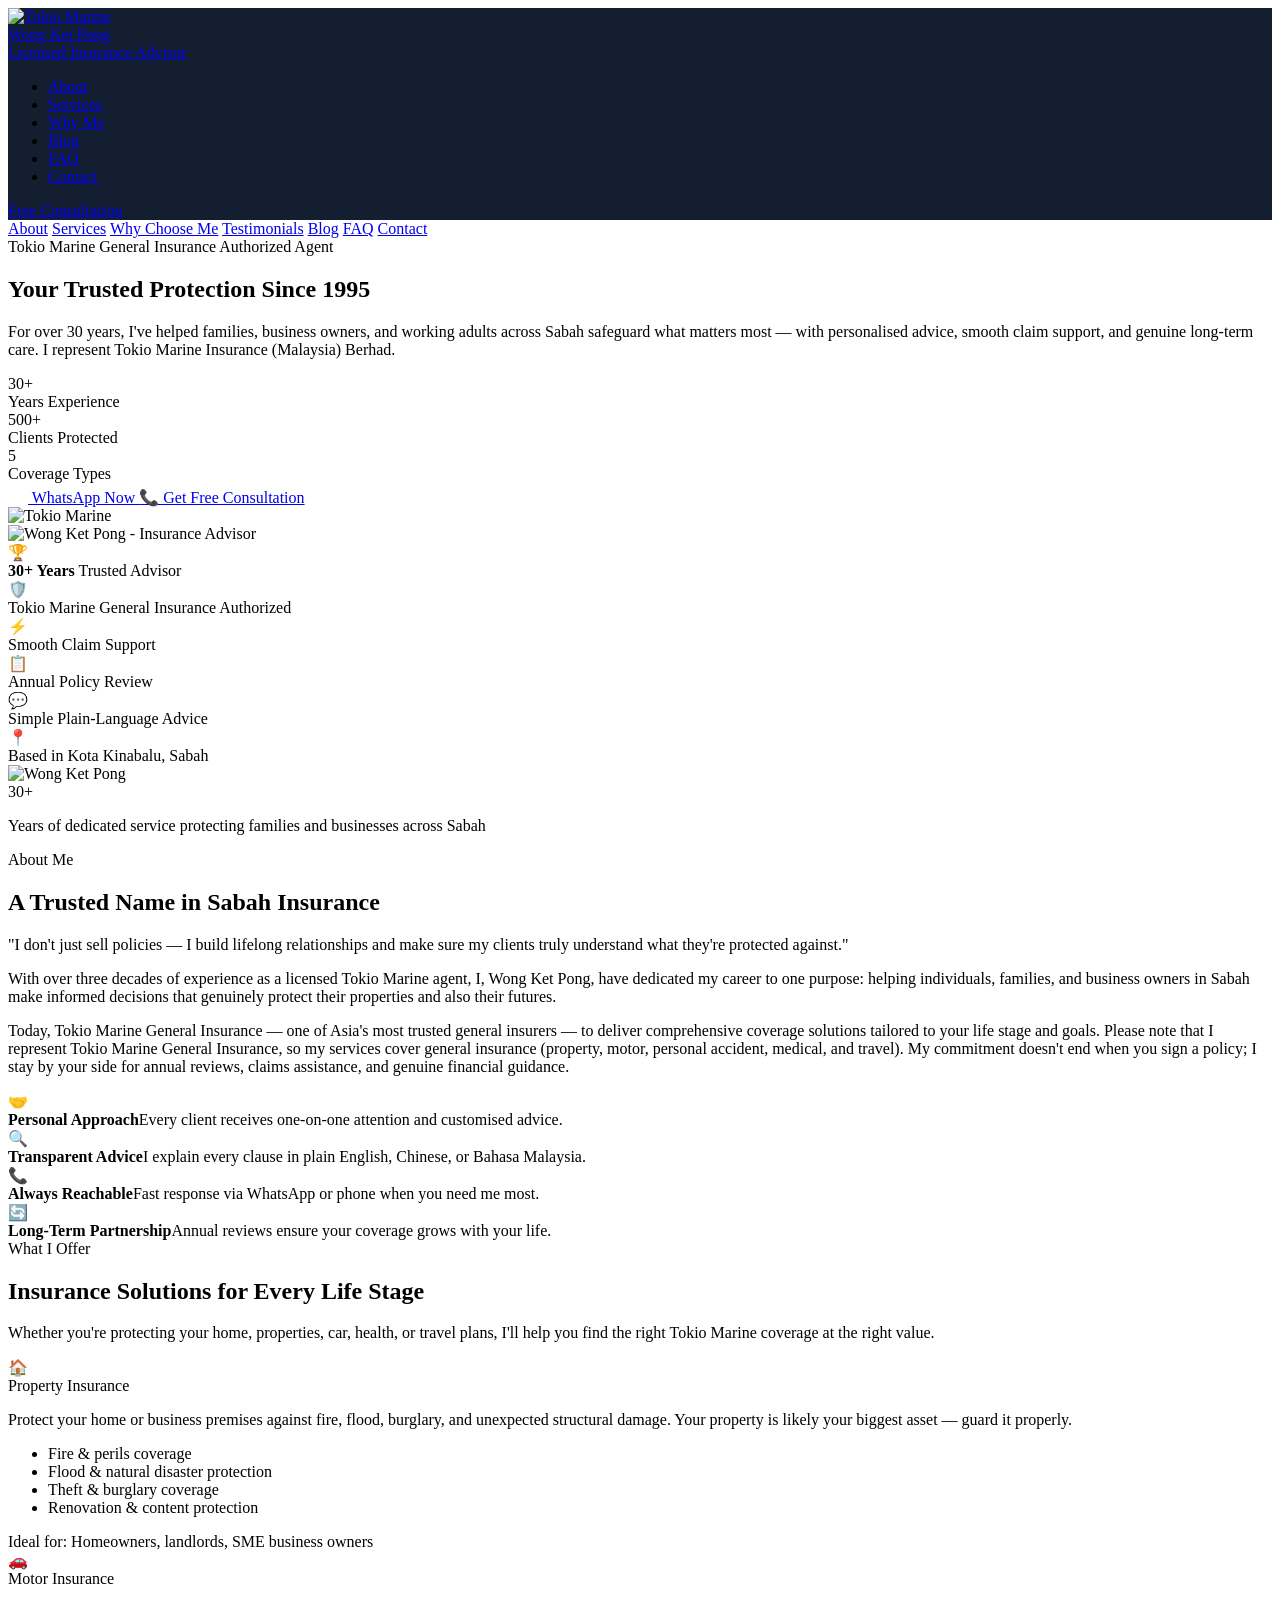
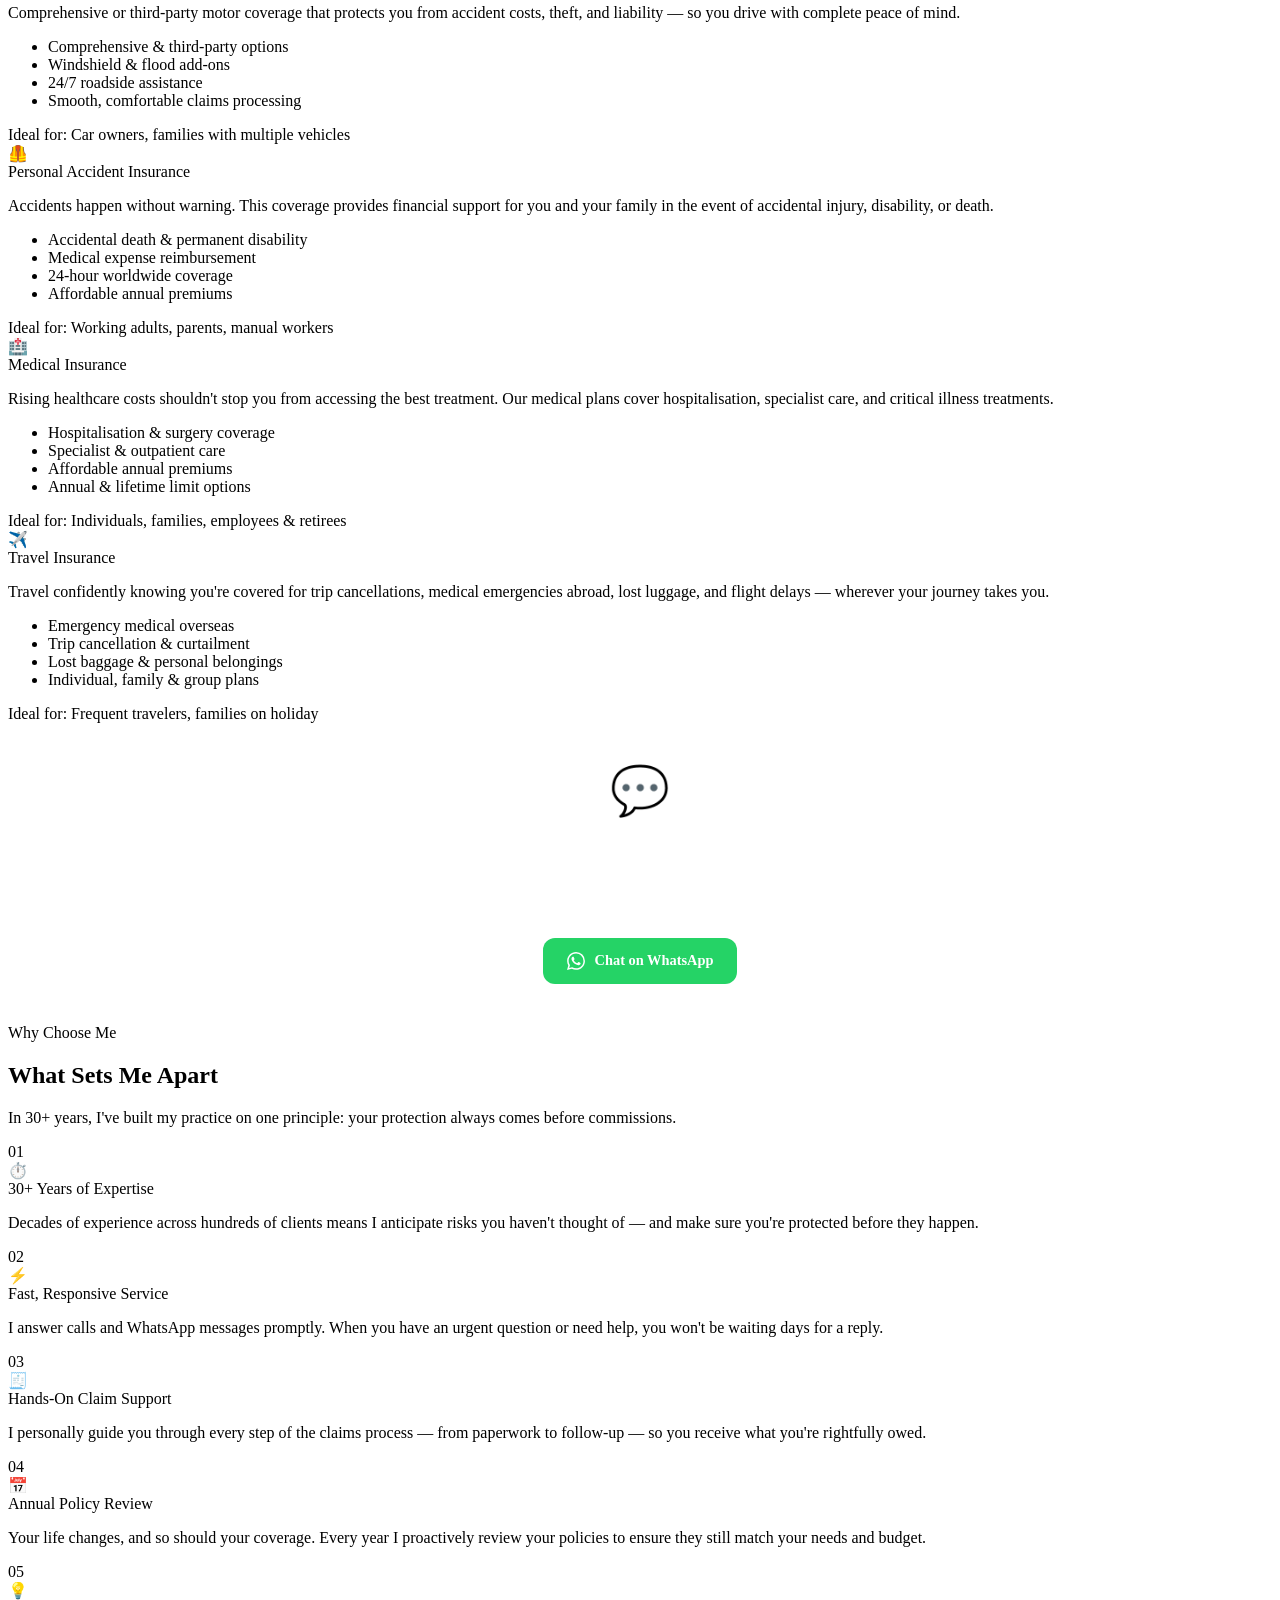
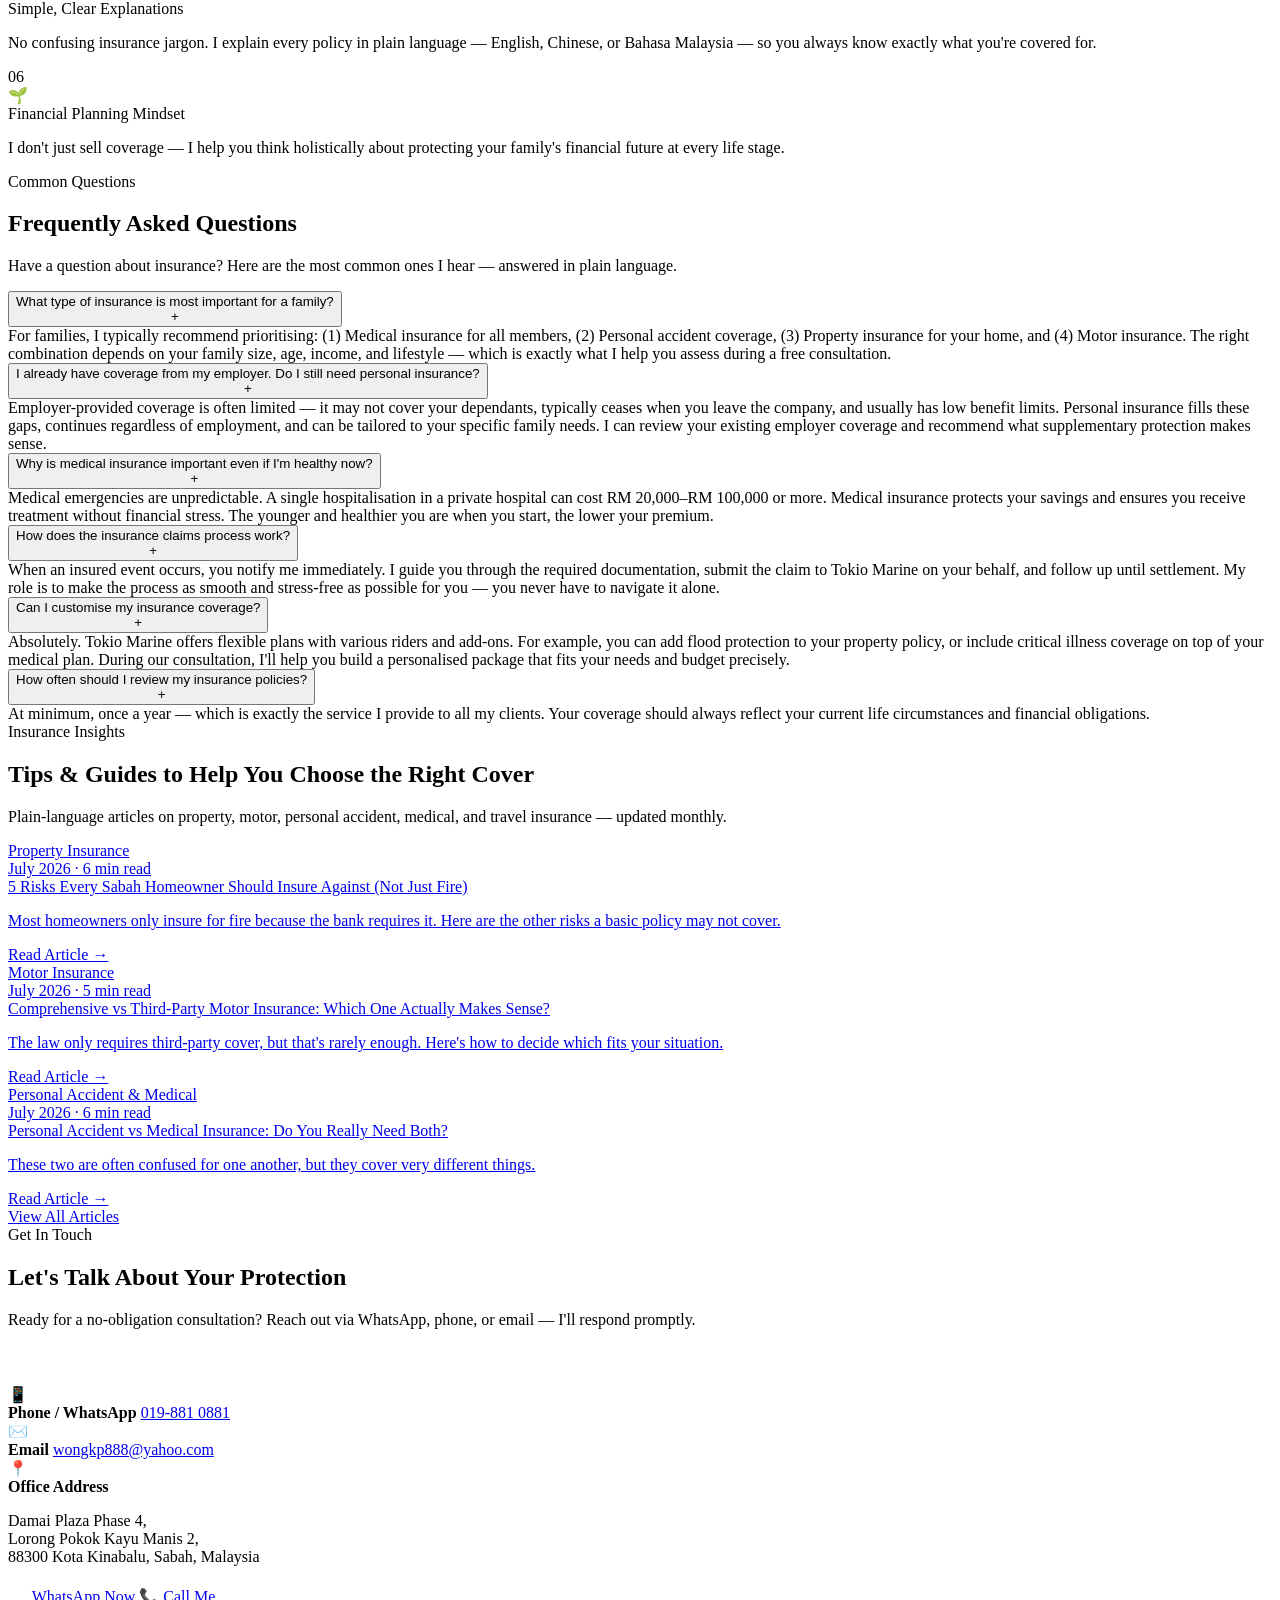
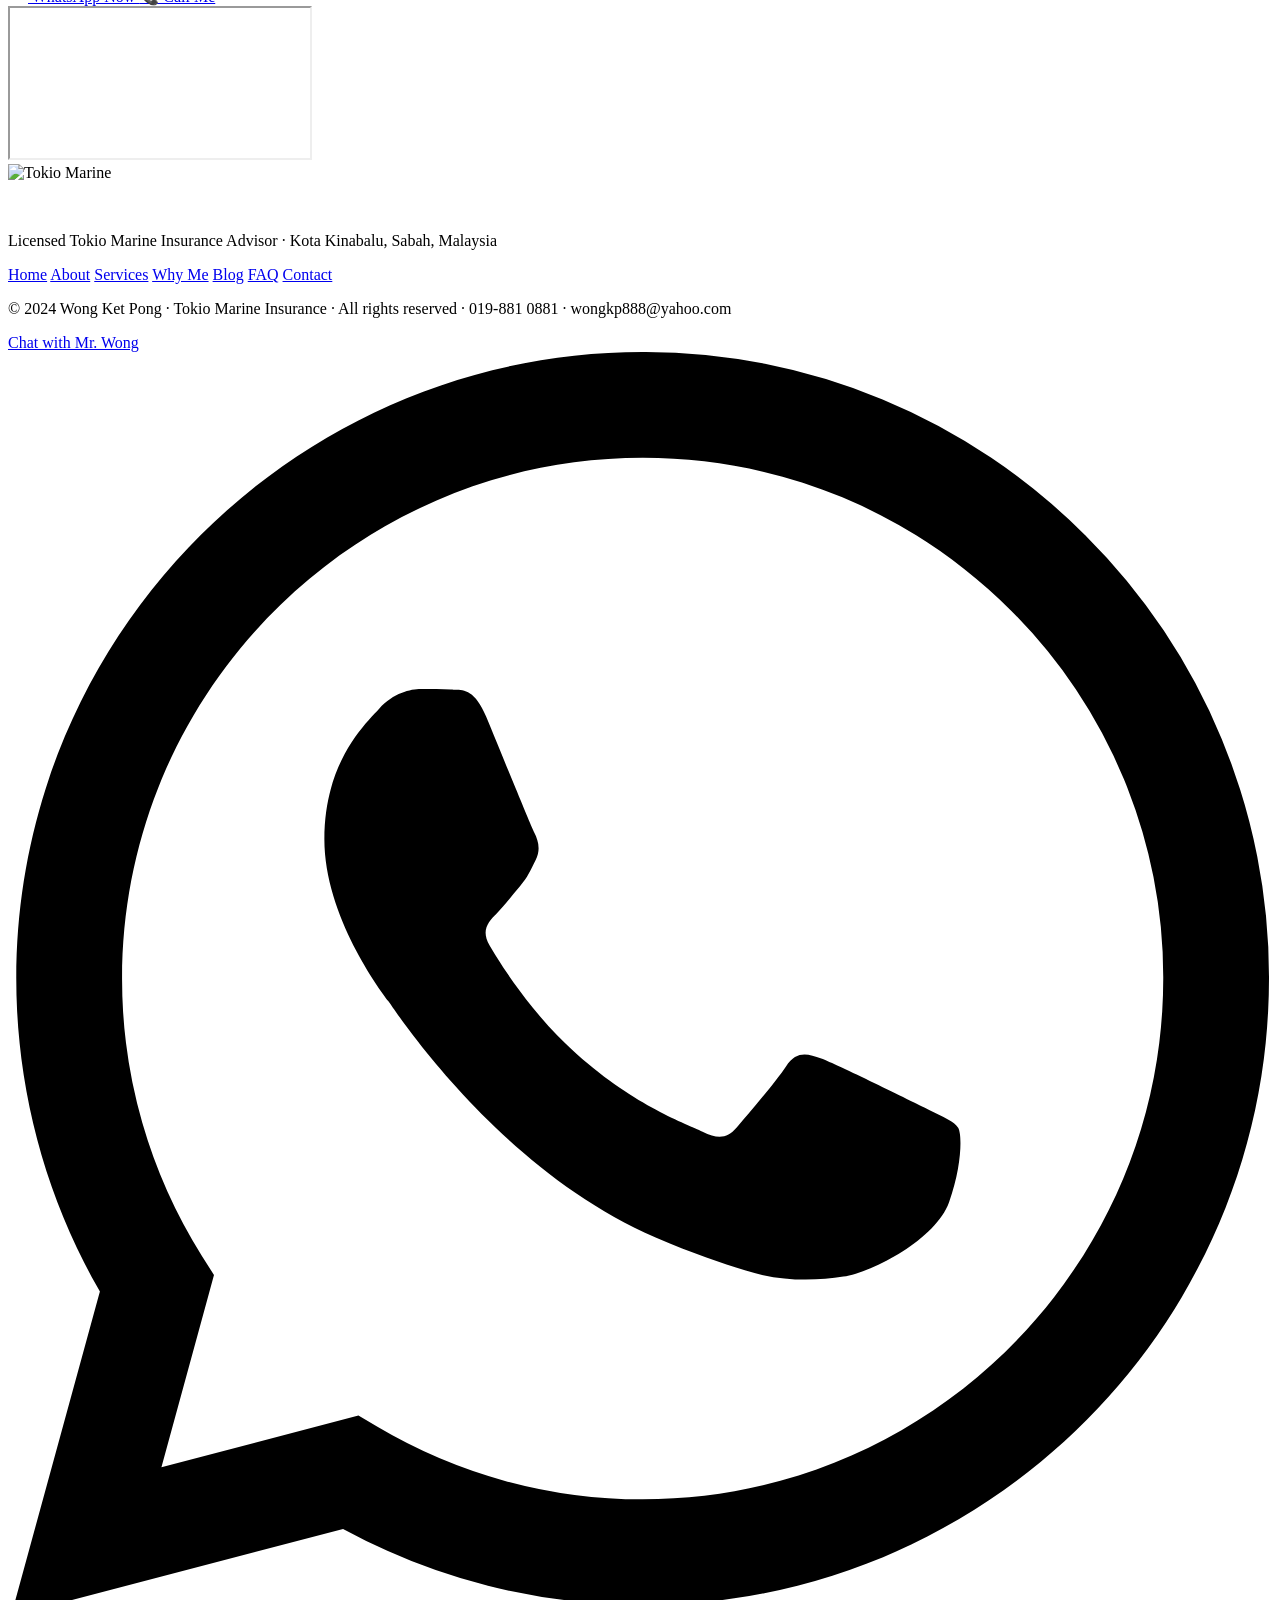
==== commit 6c31fbb0: "Add files via upload" ====
--- a/index.html
+++ b/index.html
@@ -8,589 +8,14 @@
 <link rel="preconnect" href="https://fonts.googleapis.com">
 <link rel="preconnect" href="https://fonts.gstatic.com" crossorigin>
 <link href="https://fonts.googleapis.com/css2?family=Playfair+Display:wght@400;600;700&family=DM+Sans:wght@300;400;500;600&display=swap" rel="stylesheet">
-<style>
-  :root {
-    --navy: #0a1628;
-    --navy-mid: #132040;
-    --blue: #1a5fa8;
-    --blue-light: #2176c7;
-    --blue-pale: #e8f1fb;
-    --gold: #c9a227;
-    --gold-light: #e5c35a;
-    --white: #ffffff;
-    --gray-50: #f7f9fc;
-    --gray-100: #eef2f7;
-    --gray-200: #d9e2ee;
-    --gray-500: #6b7a99;
-    --gray-700: #3d4a63;
-    --text: #1a2340;
-    --radius: 16px;
-    --shadow-sm: 0 2px 12px rgba(10,22,40,0.08);
-    --shadow-md: 0 8px 32px rgba(10,22,40,0.12);
-    --shadow-lg: 0 20px 60px rgba(10,22,40,0.18);
-    --transition: all 0.35s cubic-bezier(0.4, 0, 0.2, 1);
-  }
-
-  * { margin: 0; padding: 0; box-sizing: border-box; }
-
-  html { scroll-behavior: smooth; }
-
-  body {
-    font-family: 'DM Sans', sans-serif;
-    color: var(--text);
-    background: var(--white);
-    overflow-x: hidden;
-  }
-
-  h1, h2, h3 { font-family: 'Playfair Display', Georgia, serif; }
-
-  /* ── NAVBAR ── */
-  nav {
-    position: fixed; top: 0; left: 0; right: 0; z-index: 1000;
-    display: flex; align-items: center; justify-content: space-between;
-    padding: 0 5%; height: 72px;
-    background: rgba(10,22,40,0.96);
-    backdrop-filter: blur(12px);
-    border-bottom: 1px solid rgba(255,255,255,0.08);
-    transition: var(--transition);
-  }
-
-  .nav-logo { display: flex; align-items: center; gap: 12px; text-decoration: none; }
-  .nav-logo img { height: 36px; }
-  .nav-logo-text { color: var(--white); font-family: 'Playfair Display', serif; font-size: 1rem; font-weight: 600; line-height: 1.2; }
-  .nav-logo-sub { color: var(--gold-light); font-size: 0.7rem; font-family: 'DM Sans', sans-serif; font-weight: 400; letter-spacing: 0.05em; }
-
-  .nav-links { display: flex; gap: 32px; list-style: none; }
-  .nav-links a { color: rgba(255,255,255,0.8); text-decoration: none; font-size: 0.88rem; font-weight: 500; letter-spacing: 0.02em; transition: var(--transition); }
-  .nav-links a:hover { color: var(--gold-light); }
-
-  .nav-cta {
-    background: linear-gradient(135deg, var(--blue), var(--blue-light));
-    color: var(--white); border: none; padding: 10px 22px;
-    border-radius: 8px; font-size: 0.88rem; font-weight: 600;
-    cursor: pointer; text-decoration: none; transition: var(--transition);
-    box-shadow: 0 4px 16px rgba(26,95,168,0.4);
-  }
-  .nav-cta:hover { transform: translateY(-2px); box-shadow: 0 8px 24px rgba(26,95,168,0.5); }
-
-  .hamburger { display: none; flex-direction: column; gap: 5px; cursor: pointer; padding: 4px; }
-  .hamburger span { display: block; width: 24px; height: 2px; background: var(--white); border-radius: 2px; transition: var(--transition); }
-
-  /* ── HERO ── */
-  #hero {
-    min-height: 100vh;
-    background: var(--navy);
-    display: flex; align-items: center;
-    padding: 100px 5% 60px;
-    position: relative; overflow: hidden;
-  }
-
-  .hero-bg {
-    position: absolute; inset: 0;
-    background: radial-gradient(ellipse at 70% 50%, rgba(26,95,168,0.25) 0%, transparent 60%),
-                radial-gradient(ellipse at 20% 80%, rgba(201,162,39,0.12) 0%, transparent 50%);
-  }
-
-  .hero-grid {
-    position: absolute; inset: 0; opacity: 0.04;
-    background-image: linear-gradient(rgba(255,255,255,0.5) 1px, transparent 1px),
-                      linear-gradient(90deg, rgba(255,255,255,0.5) 1px, transparent 1px);
-    background-size: 60px 60px;
-  }
-
-  .hero-inner {
-    position: relative; z-index: 1;
-    display: grid; grid-template-columns: 1fr 420px;
-    gap: 80px; align-items: center;
-    max-width: 1200px; margin: 0 auto; width: 100%;
-  }
-
-  .hero-badge {
-    display: inline-flex; align-items: center; gap: 8px;
-    background: rgba(201,162,39,0.15); border: 1px solid rgba(201,162,39,0.35);
-    color: var(--gold-light); padding: 6px 16px; border-radius: 100px;
-    font-size: 0.8rem; font-weight: 600; letter-spacing: 0.08em; text-transform: uppercase;
-    margin-bottom: 24px;
-    animation: fadeInUp 0.6s ease forwards;
-  }
-
-  .hero-badge::before { content: '★'; font-size: 0.75rem; }
-
-  .hero-title {
-    font-size: clamp(2.2rem, 4vw, 3.4rem);
-    color: var(--white); line-height: 1.15;
-    margin-bottom: 20px;
-    animation: fadeInUp 0.7s ease 0.1s both;
-  }
-
-  .hero-title span { color: var(--gold-light); display: block; }
-
-  .hero-subtitle {
-    color: rgba(255,255,255,0.7); font-size: 1.05rem; line-height: 1.75;
-    max-width: 540px; margin-bottom: 36px;
-    animation: fadeInUp 0.7s ease 0.2s both;
-  }
-
-  .hero-stats {
-    display: flex; gap: 36px; margin-bottom: 40px;
-    animation: fadeInUp 0.7s ease 0.3s both;
-  }
-
-  .hero-stat { text-align: center; }
-  .hero-stat .num { font-family: 'Playfair Display', serif; font-size: 2rem; font-weight: 700; color: var(--white); line-height: 1; }
-  .hero-stat .num span { color: var(--gold-light); }
-  .hero-stat .label { color: rgba(255,255,255,0.55); font-size: 0.78rem; margin-top: 4px; letter-spacing: 0.03em; }
-
-  .hero-stat-divider { width: 1px; background: rgba(255,255,255,0.15); }
-
-  .hero-buttons {
-    display: flex; gap: 16px; flex-wrap: wrap;
-    animation: fadeInUp 0.7s ease 0.4s both;
-  }
-
-  .btn-whatsapp {
-    display: inline-flex; align-items: center; gap: 10px;
-    background: #25D366; color: var(--white);
-    padding: 14px 28px; border-radius: 12px;
-    text-decoration: none; font-weight: 600; font-size: 0.95rem;
-    box-shadow: 0 6px 24px rgba(37,211,102,0.4);
-    transition: var(--transition);
-  }
-  .btn-whatsapp:hover { transform: translateY(-3px); box-shadow: 0 12px 36px rgba(37,211,102,0.5); }
-
-  .btn-consult {
-    display: inline-flex; align-items: center; gap: 10px;
-    background: transparent; color: var(--white);
-    padding: 14px 28px; border-radius: 12px;
-    border: 1.5px solid rgba(255,255,255,0.3);
-    text-decoration: none; font-weight: 600; font-size: 0.95rem;
-    transition: var(--transition);
-  }
-  .btn-consult:hover { background: rgba(255,255,255,0.1); border-color: rgba(255,255,255,0.6); transform: translateY(-3px); }
-
-  .hero-image-wrap {
-    position: relative;
-    animation: fadeInRight 0.8s ease 0.3s both;
-  }
-
-  .hero-image-bg {
-    position: absolute; inset: -20px;
-    background: linear-gradient(135deg, var(--blue) 0%, var(--navy-mid) 100%);
-    border-radius: 28px; z-index: 0;
-    opacity: 0.5;
-  }
-
-  .hero-image-frame {
-    position: relative; z-index: 1;
-    border-radius: 24px; overflow: hidden;
-    border: 2px solid rgba(255,255,255,0.12);
-    box-shadow: var(--shadow-lg);
-  }
-
-  .hero-image-frame img {
-    width: 100%; height: 480px;
-    object-fit: cover; object-position: center top;
-    display: block;
-  }
-
-  .hero-image-badge {
-    position: absolute; bottom: -20px; left: -20px; z-index: 2;
-    background: var(--white); border-radius: 16px;
-    padding: 16px 20px; box-shadow: var(--shadow-md);
-    display: flex; align-items: center; gap: 12px;
-  }
-
-  .hero-image-badge .icon { font-size: 2rem; }
-  .hero-image-badge .text strong { display: block; color: var(--navy); font-size: 1rem; font-weight: 700; }
-  .hero-image-badge .text span { color: var(--gray-500); font-size: 0.8rem; }
-
-  .hero-tm-badge {
-    position: absolute; top: -16px; right: -16px; z-index: 2;
-    background: var(--white); border-radius: 12px;
-    padding: 10px 14px; box-shadow: var(--shadow-md);
-    display: flex; align-items: center; gap: 8px;
-  }
-  .hero-tm-badge img { height: 28px; }
-
-  /* ── TRUST BAR ── */
-  .trust-bar {
-    background: var(--gray-50); border-top: 1px solid var(--gray-100); border-bottom: 1px solid var(--gray-100);
-    padding: 20px 5%;
-  }
-
-  .trust-bar-inner {
-    max-width: 1200px; margin: 0 auto;
-    display: flex; align-items: center; justify-content: space-around; flex-wrap: wrap; gap: 20px;
-  }
-
-  .trust-item { display: flex; align-items: center; gap: 10px; }
-  .trust-item .icon { font-size: 1.3rem; }
-  .trust-item span { font-size: 0.85rem; font-weight: 500; color: var(--gray-700); }
-
-  /* ── SECTION COMMON ── */
-  section { padding: 96px 5%; }
-
-  .section-label {
-    display: inline-flex; align-items: center; gap: 8px;
-    color: var(--blue); font-size: 0.78rem; font-weight: 700; letter-spacing: 0.12em; text-transform: uppercase;
-    margin-bottom: 14px;
-  }
-  .section-label::before { content: ''; display: inline-block; width: 24px; height: 2px; background: var(--blue); border-radius: 2px; }
-
-  .section-title { font-size: clamp(1.8rem, 3vw, 2.6rem); line-height: 1.2; margin-bottom: 16px; color: var(--navy); }
-  .section-desc { color: var(--gray-500); font-size: 1.05rem; line-height: 1.75; max-width: 600px; }
-
-  .container { max-width: 1200px; margin: 0 auto; width: 100%; }
-
-  /* ── ABOUT ── */
-  #about { background: var(--white); }
-
-  .about-grid {
-    display: grid; grid-template-columns: 460px 1fr;
-    gap: 80px; align-items: start;
-  }
-
-  .about-image-wrap { position: relative; }
-
-  .about-img {
-    width: 100%; border-radius: 24px; overflow: hidden;
-    box-shadow: var(--shadow-lg);
-  }
-  .about-img img { width: 100%; height: 500px; object-fit: cover; object-position: center top; display: block; }
-
-  .about-card {
-    position: absolute; bottom: 30px; right: -30px;
-    background: var(--navy); color: var(--white);
-    border-radius: 20px; padding: 24px 28px;
-    box-shadow: var(--shadow-lg); max-width: 240px;
-  }
-  .about-card .num { font-family: 'Playfair Display', serif; font-size: 3rem; font-weight: 700; color: var(--gold-light); line-height: 1; }
-  .about-card p { font-size: 0.88rem; color: rgba(255,255,255,0.75); margin-top: 6px; line-height: 1.5; }
-
-  .about-content { padding-top: 8px; }
-
-  .about-quote {
-    background: var(--blue-pale); border-left: 4px solid var(--blue);
-    border-radius: 0 12px 12px 0; padding: 20px 24px;
-    margin: 24px 0; color: var(--navy-mid); font-style: italic;
-    font-size: 1rem; line-height: 1.7;
-  }
-
-  .about-text { color: var(--gray-700); font-size: 0.98rem; line-height: 1.8; margin-bottom: 16px; }
-
-  .about-values { display: grid; grid-template-columns: 1fr 1fr; gap: 14px; margin-top: 28px; }
-
-  .about-value {
-    display: flex; align-items: flex-start; gap: 12px;
-    background: var(--gray-50); border-radius: 12px; padding: 16px;
-  }
-  .about-value .icon { font-size: 1.4rem; flex-shrink: 0; }
-  .about-value strong { display: block; font-size: 0.9rem; color: var(--navy); margin-bottom: 2px; }
-  .about-value span { font-size: 0.8rem; color: var(--gray-500); line-height: 1.4; }
-
-  /* ── SERVICES ── */
-  #services { background: var(--gray-50); }
-
-  .services-grid { display: grid; grid-template-columns: repeat(3, 1fr); gap: 24px; margin-top: 56px; }
-
-  .service-card {
-    background: var(--white); border-radius: 20px; overflow: hidden;
-    box-shadow: var(--shadow-sm); border: 1px solid var(--gray-100);
-    transition: var(--transition); cursor: pointer;
-  }
-  .service-card:hover { transform: translateY(-8px); box-shadow: var(--shadow-lg); border-color: rgba(26,95,168,0.2); }
-  .service-card:hover .service-icon-wrap { background: var(--blue); }
-  .service-card:hover .service-icon { filter: brightness(0) invert(1); }
-
-  .service-card-top { padding: 28px 28px 20px; }
-
-  .service-icon-wrap {
-    width: 60px; height: 60px; border-radius: 16px;
-    background: var(--blue-pale); display: flex; align-items: center; justify-content: center;
-    margin-bottom: 20px; transition: var(--transition);
-  }
-  .service-icon { font-size: 1.75rem; }
-
-  .service-title { font-size: 1.15rem; font-weight: 700; color: var(--navy); margin-bottom: 10px; }
-  .service-desc { font-size: 0.88rem; color: var(--gray-500); line-height: 1.65; margin-bottom: 16px; }
-
-  .service-benefits { list-style: none; margin-bottom: 20px; }
-  .service-benefits li {
-    font-size: 0.83rem; color: var(--gray-700); padding: 5px 0;
-    display: flex; align-items: center; gap: 8px; border-bottom: 1px solid var(--gray-100);
-  }
-  .service-benefits li:last-child { border-bottom: none; }
-  .service-benefits li::before { content: '✓'; color: var(--blue); font-weight: 700; font-size: 0.8rem; flex-shrink: 0; }
-
-  .service-suitable {
-    background: var(--blue-pale); border-radius: 0 0 20px 20px;
-    padding: 14px 28px;
-    font-size: 0.8rem; color: var(--blue); font-weight: 600;
-  }
-  .service-suitable span { color: var(--gray-700); font-weight: 400; }
-
-  /* ── WHY CHOOSE ── */
-  #why {
-    background: var(--navy);
-    position: relative; overflow: hidden;
-  }
-
-  #why::before {
-    content: ''; position: absolute; inset: 0;
-    background: radial-gradient(ellipse at 80% 20%, rgba(26,95,168,0.3) 0%, transparent 55%);
-  }
-
-  #why .section-label { color: var(--gold-light); }
-  #why .section-label::before { background: var(--gold-light); }
-  #why .section-title { color: var(--white); }
-  #why .section-desc { color: rgba(255,255,255,0.6); }
-
-  .why-grid { display: grid; grid-template-columns: repeat(3, 1fr); gap: 24px; margin-top: 56px; }
-
-  .why-card {
-    background: rgba(255,255,255,0.06); border: 1px solid rgba(255,255,255,0.1);
-    border-radius: 20px; padding: 32px 28px;
-    transition: var(--transition); position: relative;
-  }
-  .why-card:hover { background: rgba(255,255,255,0.1); transform: translateY(-6px); border-color: rgba(201,162,39,0.3); }
-
-  .why-icon { font-size: 2.2rem; margin-bottom: 20px; }
-  .why-title { font-size: 1.05rem; font-weight: 700; color: var(--white); margin-bottom: 10px; }
-  .why-desc { font-size: 0.88rem; color: rgba(255,255,255,0.6); line-height: 1.7; }
-
-  .why-num {
-    position: absolute; top: 24px; right: 24px;
-    font-family: 'Playfair Display', serif; font-size: 3rem; font-weight: 700;
-    color: rgba(255,255,255,0.06); line-height: 1;
-  }
-
-  /* ── TESTIMONIALS ── */
-  #testimonials { background: var(--white); }
-
-  .testimonials-grid { display: grid; grid-template-columns: repeat(3, 1fr); gap: 24px; margin-top: 56px; }
-
-  .testimonial-card {
-    background: var(--gray-50); border-radius: 20px; padding: 32px 28px;
-    border: 1px solid var(--gray-100); position: relative;
-    transition: var(--transition);
-  }
-  .testimonial-card:hover { box-shadow: var(--shadow-md); transform: translateY(-4px); }
-
-  .testimonial-quote { font-size: 3rem; color: var(--blue); line-height: 0.5; margin-bottom: 16px; font-family: Georgia, serif; }
-
-  .testimonial-text { font-size: 0.92rem; color: var(--gray-700); line-height: 1.75; margin-bottom: 24px; }
-
-  .testimonial-author { display: flex; align-items: center; gap: 14px; }
-  .testimonial-avatar {
-    width: 48px; height: 48px; border-radius: 50%;
-    background: linear-gradient(135deg, var(--blue), var(--navy));
-    display: flex; align-items: center; justify-content: center;
-    color: var(--white); font-weight: 700; font-size: 1rem;
-  }
-  .testimonial-author strong { display: block; font-size: 0.92rem; color: var(--navy); }
-  .testimonial-author span { font-size: 0.78rem; color: var(--gray-500); }
-
-  .testimonial-stars { color: #f59e0b; font-size: 0.85rem; margin-top: 6px; letter-spacing: 2px; }
-
-  /* ── FAQ ── */
-  #faq { background: var(--gray-50); }
-
-  .faq-grid { display: grid; grid-template-columns: 1fr 1fr; gap: 16px; margin-top: 56px; }
-
-  .faq-item {
-    background: var(--white); border-radius: 16px; overflow: hidden;
-    border: 1px solid var(--gray-100); box-shadow: var(--shadow-sm);
-  }
-
-  .faq-question {
-    width: 100%; background: none; border: none; cursor: pointer;
-    padding: 22px 24px; text-align: left;
-    display: flex; justify-content: space-between; align-items: center;
-    gap: 16px; font-size: 0.95rem; font-weight: 600; color: var(--navy);
-    font-family: 'DM Sans', sans-serif; transition: var(--transition);
-  }
-  .faq-question:hover { color: var(--blue); }
-
-  .faq-toggle {
-    width: 32px; height: 32px; border-radius: 8px; flex-shrink: 0;
-    background: var(--blue-pale); color: var(--blue);
-    display: flex; align-items: center; justify-content: center;
-    font-size: 1.2rem; transition: var(--transition);
-  }
-  .faq-item.open .faq-toggle { background: var(--blue); color: var(--white); transform: rotate(45deg); }
-
-  .faq-answer {
-    padding: 0 24px; max-height: 0; overflow: hidden; transition: var(--transition);
-    font-size: 0.9rem; color: var(--gray-500); line-height: 1.75;
-  }
-  .faq-item.open .faq-answer { padding: 0 24px 22px; max-height: 200px; }
-
-  /* ── CONTACT ── */
-  #contact { background: var(--white); }
-
-  .contact-grid { display: grid; grid-template-columns: 1fr 1fr; gap: 64px; align-items: start; }
-
-  .contact-info { }
-
-  .contact-item {
-    display: flex; align-items: flex-start; gap: 16px;
-    padding: 20px 0; border-bottom: 1px solid var(--gray-100);
-  }
-  .contact-item:last-of-type { border-bottom: none; }
-  .contact-icon {
-    width: 48px; height: 48px; border-radius: 14px; flex-shrink: 0;
-    background: var(--blue-pale); display: flex; align-items: center; justify-content: center;
-    font-size: 1.3rem;
-  }
-  .contact-item strong { display: block; font-size: 0.8rem; text-transform: uppercase; letter-spacing: 0.08em; color: var(--gray-500); margin-bottom: 4px; }
-  .contact-item a, .contact-item p { color: var(--navy); font-weight: 500; font-size: 0.95rem; text-decoration: none; line-height: 1.5; }
-  .contact-item a:hover { color: var(--blue); }
-
-  .contact-map {
-    border-radius: 20px; overflow: hidden;
-    box-shadow: var(--shadow-md); height: 380px;
-    border: 1px solid var(--gray-200);
-  }
-  .contact-map iframe { width: 100%; height: 100%; border: none; display: block; }
-
-  .contact-cta-row { display: flex; gap: 16px; margin-top: 32px; flex-wrap: wrap; }
-
-  .btn-wa {
-    display: inline-flex; align-items: center; gap: 10px;
-    background: #25D366; color: var(--white);
-    padding: 14px 28px; border-radius: 12px;
-    text-decoration: none; font-weight: 600; font-size: 0.95rem;
-    box-shadow: 0 4px 20px rgba(37,211,102,0.35);
-    transition: var(--transition);
-  }
-  .btn-wa:hover { transform: translateY(-2px); box-shadow: 0 8px 32px rgba(37,211,102,0.5); }
-
-  .btn-call {
-    display: inline-flex; align-items: center; gap: 10px;
-    background: var(--navy); color: var(--white);
-    padding: 14px 28px; border-radius: 12px;
-    text-decoration: none; font-weight: 600; font-size: 0.95rem;
-    transition: var(--transition);
-  }
-  .btn-call:hover { background: var(--blue); transform: translateY(-2px); }
-
-  /* ── FOOTER ── */
-  footer {
-    background: var(--navy); color: rgba(255,255,255,0.6);
-    padding: 48px 5% 32px; text-align: center;
-  }
-  footer .footer-logo { margin-bottom: 16px; }
-  footer .footer-logo img { height: 40px; opacity: 0.9; }
-  footer p { font-size: 0.85rem; line-height: 1.8; }
-  footer .footer-links { display: flex; justify-content: center; gap: 28px; margin: 16px 0; flex-wrap: wrap; }
-  footer .footer-links a { color: rgba(255,255,255,0.5); text-decoration: none; font-size: 0.85rem; transition: var(--transition); }
-  footer .footer-links a:hover { color: var(--gold-light); }
-  footer .footer-divider { height: 1px; background: rgba(255,255,255,0.1); margin: 24px 0; }
-  footer .copyright { font-size: 0.8rem; color: rgba(255,255,255,0.3); }
-
-  /* ── FLOATING WA ── */
-  .float-wa {
-    position: fixed; bottom: 28px; right: 28px; z-index: 999;
-    width: 60px; height: 60px; border-radius: 50%;
-    background: #25D366;
-    display: flex; align-items: center; justify-content: center;
-    box-shadow: 0 6px 28px rgba(37,211,102,0.5);
-    text-decoration: none; transition: var(--transition);
-    animation: pulse-wa 2.5s infinite;
-  }
-  .float-wa:hover { transform: scale(1.12); box-shadow: 0 10px 40px rgba(37,211,102,0.6); }
-  .float-wa svg { width: 30px; height: 30px; fill: white; }
-
-  .float-wa-tooltip {
-    position: absolute; right: 72px; white-space: nowrap;
-    background: var(--navy); color: var(--white);
-    padding: 8px 14px; border-radius: 8px; font-size: 0.82rem; font-weight: 600;
-    opacity: 0; transform: translateX(8px); transition: var(--transition);
-    pointer-events: none;
-  }
-  .float-wa:hover .float-wa-tooltip { opacity: 1; transform: translateX(0); }
-
-  /* ── ANIMATIONS ── */
-  @keyframes fadeInUp {
-    from { opacity: 0; transform: translateY(24px); }
-    to { opacity: 1; transform: translateY(0); }
-  }
-  @keyframes fadeInRight {
-    from { opacity: 0; transform: translateX(32px); }
-    to { opacity: 1; transform: translateX(0); }
-  }
-  @keyframes pulse-wa {
-    0%, 100% { box-shadow: 0 6px 28px rgba(37,211,102,0.5); }
-    50% { box-shadow: 0 6px 28px rgba(37,211,102,0.5), 0 0 0 14px rgba(37,211,102,0.12); }
-  }
-
-  .fade-in {
-    opacity: 0; transform: translateY(30px);
-    transition: opacity 0.7s ease, transform 0.7s ease;
-  }
-  .fade-in.visible { opacity: 1; transform: translateY(0); }
-
-  /* ── RESPONSIVE ── */
-  @media (max-width: 1024px) {
-    .hero-inner { grid-template-columns: 1fr 340px; gap: 48px; }
-    .about-grid { grid-template-columns: 1fr 1fr; gap: 48px; }
-    .services-grid { grid-template-columns: repeat(2, 1fr); }
-    .why-grid { grid-template-columns: repeat(2, 1fr); }
-    .testimonials-grid { grid-template-columns: repeat(2, 1fr); }
-    .faq-grid { grid-template-columns: 1fr; }
-    .contact-grid { grid-template-columns: 1fr; }
-  }
-
-  @media (max-width: 768px) {
-    nav { padding: 0 5%; }
-    .nav-links, .nav-cta { display: none; }
-    .hamburger { display: flex; }
-
-    .mobile-menu {
-      display: none; flex-direction: column; gap: 0;
-      position: fixed; top: 72px; left: 0; right: 0;
-      background: var(--navy); padding: 16px 5% 24px;
-      border-bottom: 1px solid rgba(255,255,255,0.1);
-      z-index: 999;
-    }
-    .mobile-menu.open { display: flex; }
-    .mobile-menu a {
-      color: rgba(255,255,255,0.8); text-decoration: none;
-      padding: 14px 0; font-size: 1rem; font-weight: 500;
-      border-bottom: 1px solid rgba(255,255,255,0.08);
-    }
-    .mobile-menu a:last-child { border-bottom: none; }
-
-    #hero { padding: 90px 5% 60px; }
-    .hero-inner { grid-template-columns: 1fr; gap: 48px; }
-    .hero-image-wrap { max-width: 340px; margin: 0 auto; }
-    .hero-stats { gap: 24px; }
-    .hero-image-frame img { height: 380px; }
-    .hero-buttons { flex-direction: column; }
-    .btn-whatsapp, .btn-consult { justify-content: center; }
-
-    .about-grid { grid-template-columns: 1fr; }
-    .about-card { position: relative; right: auto; bottom: auto; margin-top: 20px; }
-    .about-values { grid-template-columns: 1fr; }
-
-    .services-grid { grid-template-columns: 1fr; }
-    .why-grid { grid-template-columns: 1fr; }
-    .testimonials-grid { grid-template-columns: 1fr; }
-
-    section { padding: 64px 5%; }
-
-    .contact-map { height: 280px; }
-    .contact-cta-row { flex-direction: column; }
-    .btn-wa, .btn-call { justify-content: center; }
-  }
-</style>
+<link rel="stylesheet" href="css/style.css">
 </head>
 <body>
 
     <!-- NAVBAR -->
     <nav id="navbar">
         <a href="#" class="nav-logo">
-            <img src="[data-uri]" alt="Tokio Marine">
+            <img src="assets/logo.png" alt="Tokio Marine">
             <div>
                 <div class="nav-logo-text">Wong Ket Pong</div>
                 <div class="nav-logo-sub">Licensed Insurance Advisor</div>
@@ -600,6 +25,7 @@
             <li><a href="#about">About</a></li>
             <li><a href="#services">Services</a></li>
             <li><a href="#why">Why Me</a></li>
+            <li><a href="blog.html">Blog</a></li>
             <li><a href="#faq">FAQ</a></li>
             <li><a href="#contact">Contact</a></li>
         </ul>
@@ -615,6 +41,7 @@
         <a href="#services">Services</a>
         <a href="#why">Why Choose Me</a>
         <a href="#testimonials">Testimonials</a>
+        <a href="blog.html">Blog</a>
         <a href="#faq">FAQ</a>
         <a href="#contact">Contact</a>
     </div>
@@ -662,10 +89,10 @@
             <div class="hero-image-wrap">
                 <div class="hero-image-bg"></div>
                 <div class="hero-tm-badge">
-                    <img src="[data-uri]" alt="Tokio Marine">
+                    <img src="assets/logo.png" alt="Tokio Marine">
                 </div>
                 <div class="hero-image-frame">
-                    <img src="[data-uri]" alt="Wong Ket Pong - Insurance Advisor">
+                    <img src="assets/wong-hero.jpg" alt="Wong Ket Pong - Insurance Advisor">
                 </div>
                 <div class="hero-image-badge">
                     <div class="icon">🏆</div>
@@ -695,7 +122,7 @@
             <div class="about-grid">
                 <div class="about-image-wrap fade-in">
                     <div class="about-img">
-                        <img src="[data-uri]" alt="Wong Ket Pong">
+                        <img src="assets/wong-headshot.jpg" alt="Wong Ket Pong">
                     </div>
                     <div class="about-card">
                         <div class="num">30+</div>
@@ -1056,6 +483,53 @@
         </div>
     </section>
 
+    <!-- LATEST INSIGHTS (BLOG TEASER) -->
+    <section id="insights">
+        <div class="container">
+            <div class="fade-in">
+                <div class="section-label">Insurance Insights</div>
+                <h2 class="section-title">Tips & Guides to Help You Choose the Right Cover</h2>
+                <p class="section-desc">Plain-language articles on property, motor, personal accident, medical, and travel insurance — updated monthly.</p>
+            </div>
+
+            <div class="blog-grid">
+                <a href="blog/5-risks-every-sabah-homeowner-should-insure-against.html" class="blog-card fade-in">
+                    <div class="blog-card-body">
+                        <div class="blog-card-tag">Property Insurance</div>
+                        <div class="blog-card-date">July 2026 · 6 min read</div>
+                        <div class="blog-card-title">5 Risks Every Sabah Homeowner Should Insure Against (Not Just Fire)</div>
+                        <p class="blog-card-excerpt">Most homeowners only insure for fire because the bank requires it. Here are the other risks a basic policy may not cover.</p>
+                        <div class="blog-card-readmore">Read Article →</div>
+                    </div>
+                </a>
+
+                <a href="blog/comprehensive-vs-third-party-motor-insurance-malaysia.html" class="blog-card fade-in">
+                    <div class="blog-card-body">
+                        <div class="blog-card-tag">Motor Insurance</div>
+                        <div class="blog-card-date">July 2026 · 5 min read</div>
+                        <div class="blog-card-title">Comprehensive vs Third-Party Motor Insurance: Which One Actually Makes Sense?</div>
+                        <p class="blog-card-excerpt">The law only requires third-party cover, but that's rarely enough. Here's how to decide which fits your situation.</p>
+                        <div class="blog-card-readmore">Read Article →</div>
+                    </div>
+                </a>
+
+                <a href="blog/personal-accident-vs-medical-insurance-do-you-need-both.html" class="blog-card fade-in">
+                    <div class="blog-card-body">
+                        <div class="blog-card-tag">Personal Accident & Medical</div>
+                        <div class="blog-card-date">July 2026 · 6 min read</div>
+                        <div class="blog-card-title">Personal Accident vs Medical Insurance: Do You Really Need Both?</div>
+                        <p class="blog-card-excerpt">These two are often confused for one another, but they cover very different things.</p>
+                        <div class="blog-card-readmore">Read Article →</div>
+                    </div>
+                </a>
+            </div>
+
+            <div class="blog-section-footer">
+                <a href="blog.html" class="btn-outline-navy">View All Articles</a>
+            </div>
+        </div>
+    </section>
+
     <!-- CONTACT -->
     <section id="contact">
         <div class="container">
@@ -1117,7 +591,7 @@
     <!-- FOOTER -->
     <footer>
         <div class="footer-logo">
-            <img src="[data-uri]" alt="Tokio Marine">
+            <img src="assets/logo.png" alt="Tokio Marine">
         </div>
         <p style="color: rgba(255,255,255,0.7); font-size: 1rem; font-weight: 500; margin-bottom: 4px;">Wong Ket Pong</p>
         <p>Licensed Tokio Marine Insurance Advisor · Kota Kinabalu, Sabah, Malaysia</p>
@@ -1126,7 +600,7 @@
             <a href="#about">About</a>
             <a href="#services">Services</a>
             <a href="#why">Why Me</a>
-            <!--<a href="#testimonials">Testimonials</a>---->
+            <a href="blog.html">Blog</a>
             <a href="#faq">FAQ</a>
             <a href="#contact">Contact</a>
         </div>
